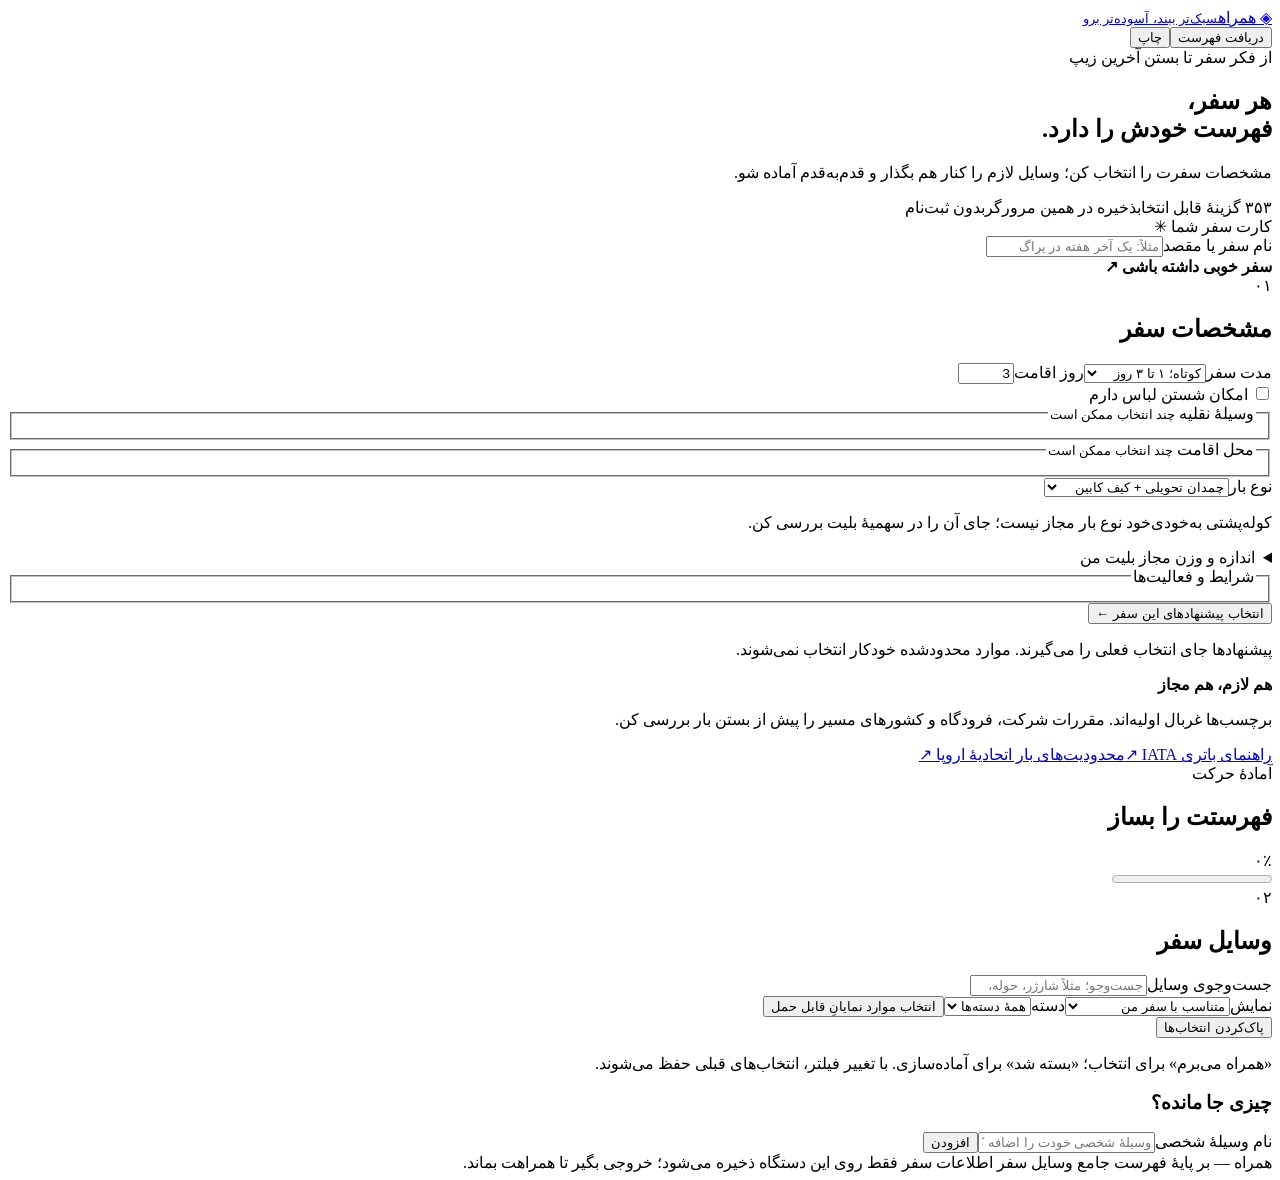
==== index.html @ f3a9b2a1 "Add index.html for Persian travel planner" ====
<!doctype html>
<html lang="fa" dir="rtl">
<head><meta charset="utf-8"><meta name="viewport" content="width=device-width,initial-scale=1"><meta name="theme-color" content="#174e43"><meta name="description" content="چک‌لیست فارسی سفر؛ انتخاب وسایل با توجه به مدت سفر، وسیله نقلیه، اقامتگاه و نوع بار."><title>همراه | چک‌لیست هوشمند سفر</title><link rel="stylesheet" href="style.css"><script defer src="data.js"></script><script defer src="core.js"></script><script defer src="app.js"></script></head>
<body>
<header><a class="brand" href="#">◈ <span>همراه</span><small>سبک‌تر ببند، آسوده‌تر برو</small></a><div><button id="export">دریافت فهرست</button><button id="print">چاپ</button></div></header>
<main>
<section class="hero"><div><span class="eyebrow">از فکر سفر تا بستن آخرین زیپ</span><h1>هر سفر،<br>فهرست خودش را دارد.</h1><p>مشخصات سفرت را انتخاب کن؛ وسایل لازم را کنار هم بگذار و قدم‌به‌قدم آماده شو.</p><div class="hero-chips"><span>۳۵۳ گزینهٔ قابل انتخاب</span><span>ذخیره در همین مرورگر</span><span>بدون ثبت‌نام</span></div></div><div class="ticket"><div class="ticket-top">کارت سفر شما <span>✳</span></div><label>نام سفر یا مقصد<input id="tripName" placeholder="مثلاً: یک آخر هفته در پراگ" maxlength="100"></label><div class="ticket-bottom"><span id="tripSummary"></span><b>سفر خوبی داشته باشی ↗</b></div></div></section>
<div class="layout"><aside><div class="panel"><div class="section-title"><span>۰۱</span><h2>مشخصات سفر</h2></div><div class="two"><label>مدت سفر<select id="duration"><option value="short">کوتاه؛ ۱ تا ۳ روز</option><option value="medium">متوسط؛ ۴ تا ۷ روز</option><option value="long">بلند؛ ۸ روز و بیشتر</option></select></label><label>روز اقامت<input id="days" type="number" min="1" max="365" value="3"></label></div><label class="inline"><input id="laundry" type="checkbox"> امکان شستن لباس دارم</label><fieldset><legend>وسیلهٔ نقلیه <small>چند انتخاب ممکن است</small></legend><div id="transports" class="chips"></div></fieldset><fieldset><legend>محل اقامت <small>چند انتخاب ممکن است</small></legend><div id="stays" class="chips"></div></fieldset><label>نوع بار<select id="baggage"><option value="checked">چمدان تحویلی + کیف کابین</option><option value="cabin">چمدان کابین؛ بدون بار تحویلی</option><option value="small">فقط کیف کوچک زیر صندلی</option><option value="backpack">فقط کوله‌پشتی</option></select></label><p class="hint">کوله‌پشتی به‌خودی‌خود نوع بار مجاز نیست؛ جای آن را در سهمیهٔ بلیت بررسی کن.</p><details><summary>اندازه و وزن مجاز بلیت من</summary><div class="two"><label>ابعاد مجاز، سانتی‌متر<input id="dimensions" placeholder="مثلاً ۴۰ × ۳۰ × ۲۰" maxlength="60"></label><label>وزن مجاز، کیلوگرم<input id="weight" type="number" min="0" max="100" step="0.1" placeholder="طبق بلیت"></label></div><p class="hint">این اطلاعات یادداشت شماست؛ برنامه اندازه یا وزن واقعی بار را محاسبه نمی‌کند.</p></details><fieldset><legend>شرایط و فعالیت‌ها</legend><div id="activities" class="chips"></div></fieldset><button id="suggest" class="primary full">انتخاب پیشنهادهای این سفر ←</button><p class="hint">پیشنهادها جای انتخاب فعلی را می‌گیرند. موارد محدودشده خودکار انتخاب نمی‌شوند.</p></div><div class="rules"><b>هم لازم، هم مجاز</b><p>برچسب‌ها غربال اولیه‌اند. مقررات شرکت، فرودگاه و کشورهای مسیر را پیش از بستن بار بررسی کن.</p><a href="https://www.iata.org/en/youandiata/travelers/batteries" target="_blank" rel="noopener">راهنمای باتری IATA ↗</a><a href="https://europa.eu/youreurope/citizens/travel/carry/luggage-restrictions/" target="_blank" rel="noopener">محدودیت‌های بار اتحادیهٔ اروپا ↗</a></div></aside>
<section class="workspace"><div class="progress-card"><div><span class="eyebrow">آمادهٔ حرکت</span><h2 id="progressTitle">فهرستت را بساز</h2><p id="progressText"></p></div><div class="progress-number" id="percent">۰٪</div><progress id="progress" max="100" value="0" aria-label="پیشرفت بسته‌بندی"></progress></div><div class="toolbar"><div class="section-title"><span>۰۲</span><h2>وسایل سفر</h2></div><label class="search"><span class="sr">جست‌وجوی وسایل</span><input id="search" type="search" placeholder="جست‌وجو؛ مثلاً شارژر، حوله، مدارک…"></label></div><div class="filters"><label>نمایش<select id="view"><option value="relevant">متناسب با سفر من</option><option value="all">تمام بانک وسایل</option><option value="selected">انتخاب‌شده‌ها</option><option value="remaining">بسته‌بندی نشده‌ها</option><option value="check">نیازمند بررسی</option><option value="blocked">کنارگذاشته‌شده برای حمل</option></select></label><label>دسته<select id="category"><option value="all">همهٔ دسته‌ها</option></select></label><button id="selectVisible">انتخاب موارد نمایانِ قابل حمل</button></div><div class="list-head"><span id="resultCount"></span><button id="clear">پاک‌کردن انتخاب‌ها</button></div><p class="hint">«همراه می‌برم» برای انتخاب؛ «بسته شد» برای آماده‌سازی. با تغییر فیلتر، انتخاب‌های قبلی حفظ می‌شوند.</p><div id="list"></div><div class="panel custom"><h3>چیزی جا مانده؟</h3><form id="customForm"><label class="sr" for="customText">نام وسیلهٔ شخصی</label><input id="customText" placeholder="وسیلهٔ شخصی خودت را اضافه کن" maxlength="200" required><button class="primary">افزودن</button></form></div></section></div>
<footer>همراه — بر پایهٔ فهرست جامع وسایل سفر <span>اطلاعات سفر فقط روی این دستگاه ذخیره می‌شود؛ خروجی بگیر تا همراهت بماند.</span></footer></main><div id="toast" role="status" aria-live="polite"></div><dialog id="confirmDialog"><h2 id="dialogTitle"></h2><p id="dialogText"></p><div><button id="cancelDialog">انصراف</button><button id="acceptDialog" class="primary">تأیید</button></div></dialog>
</body></html>
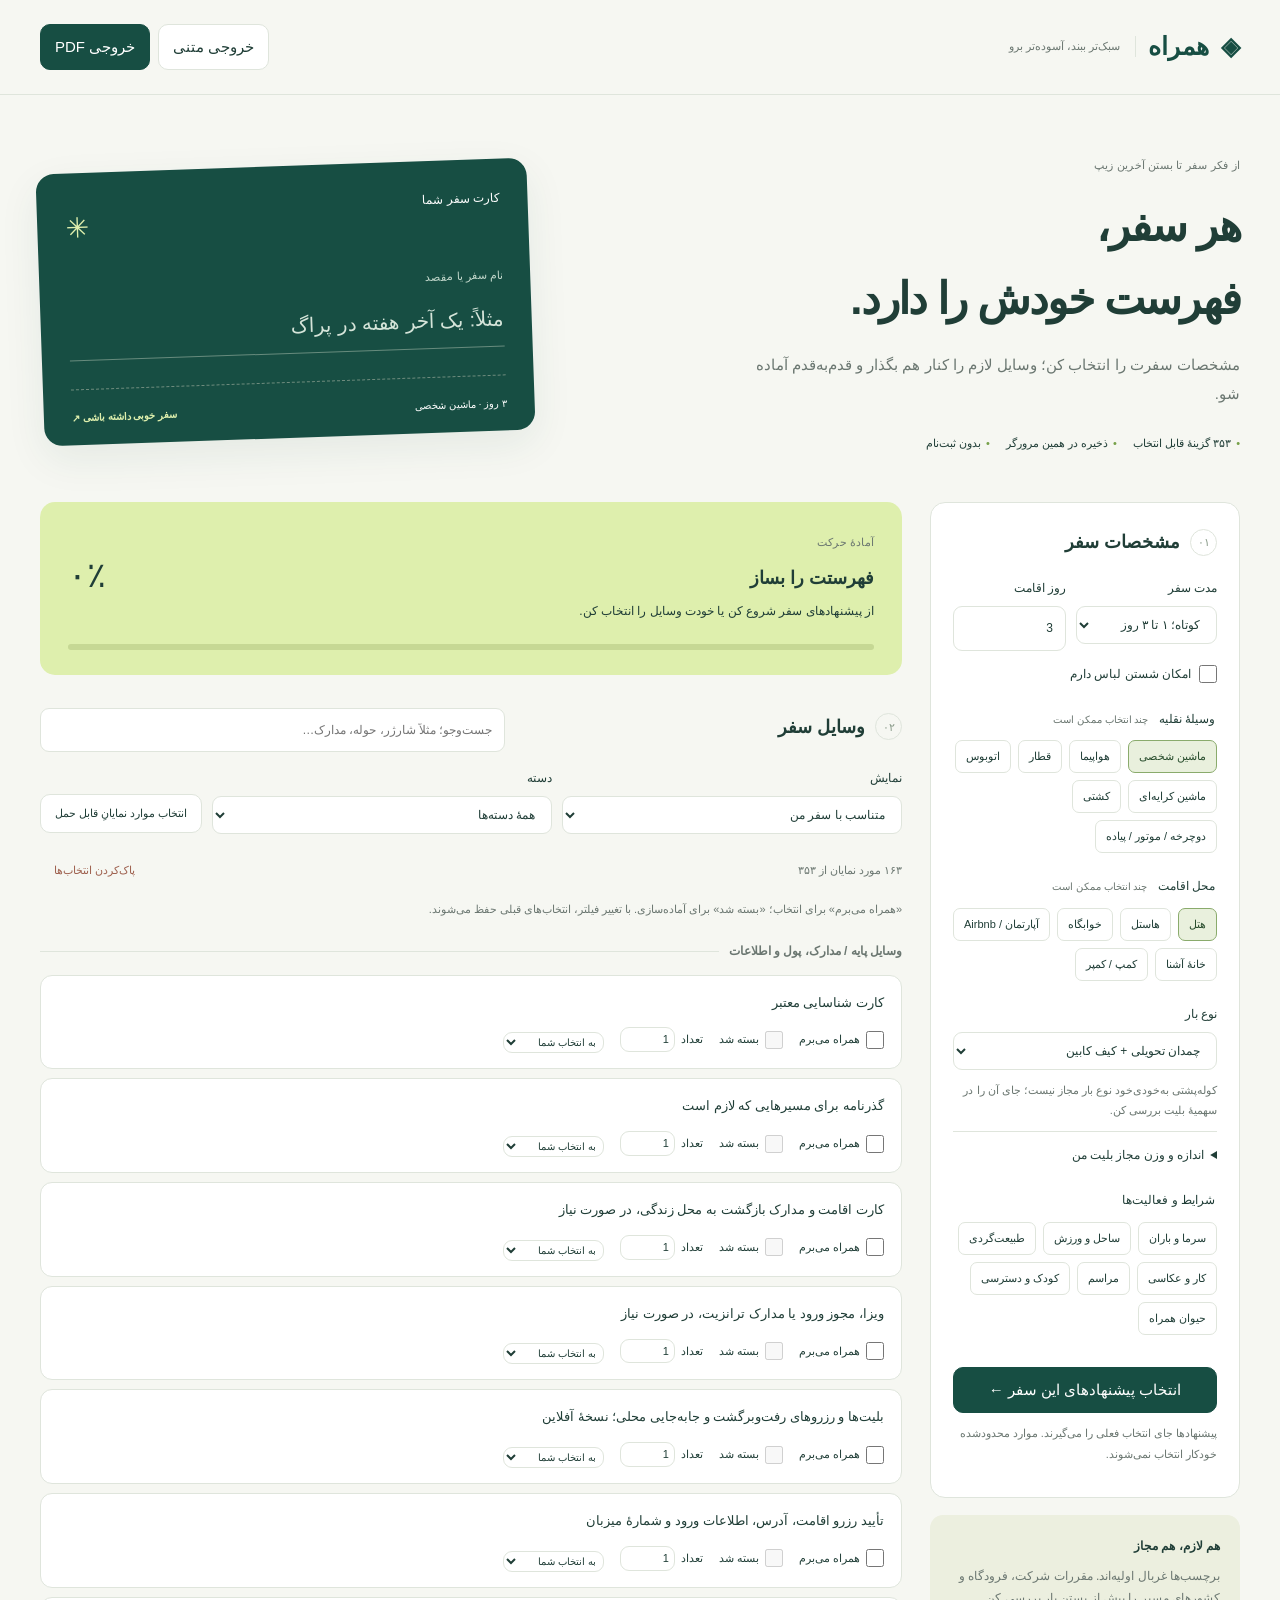
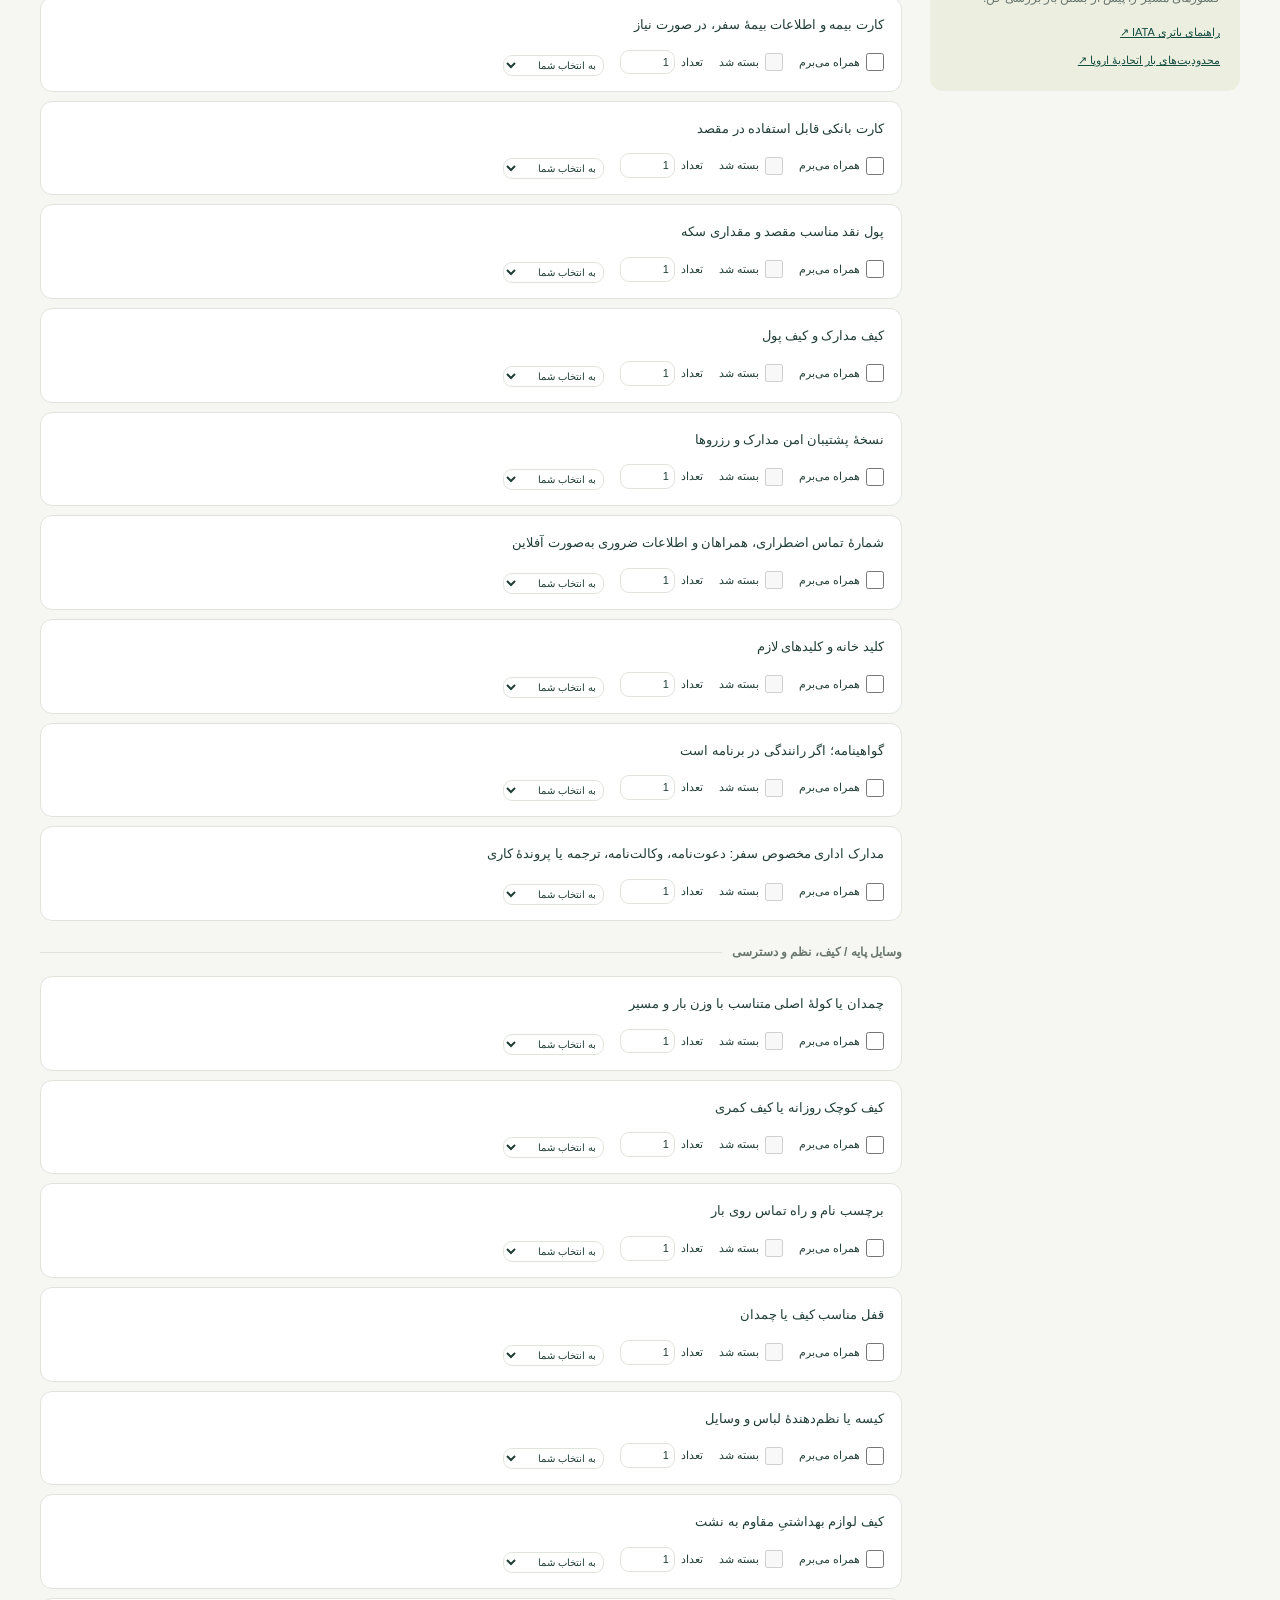
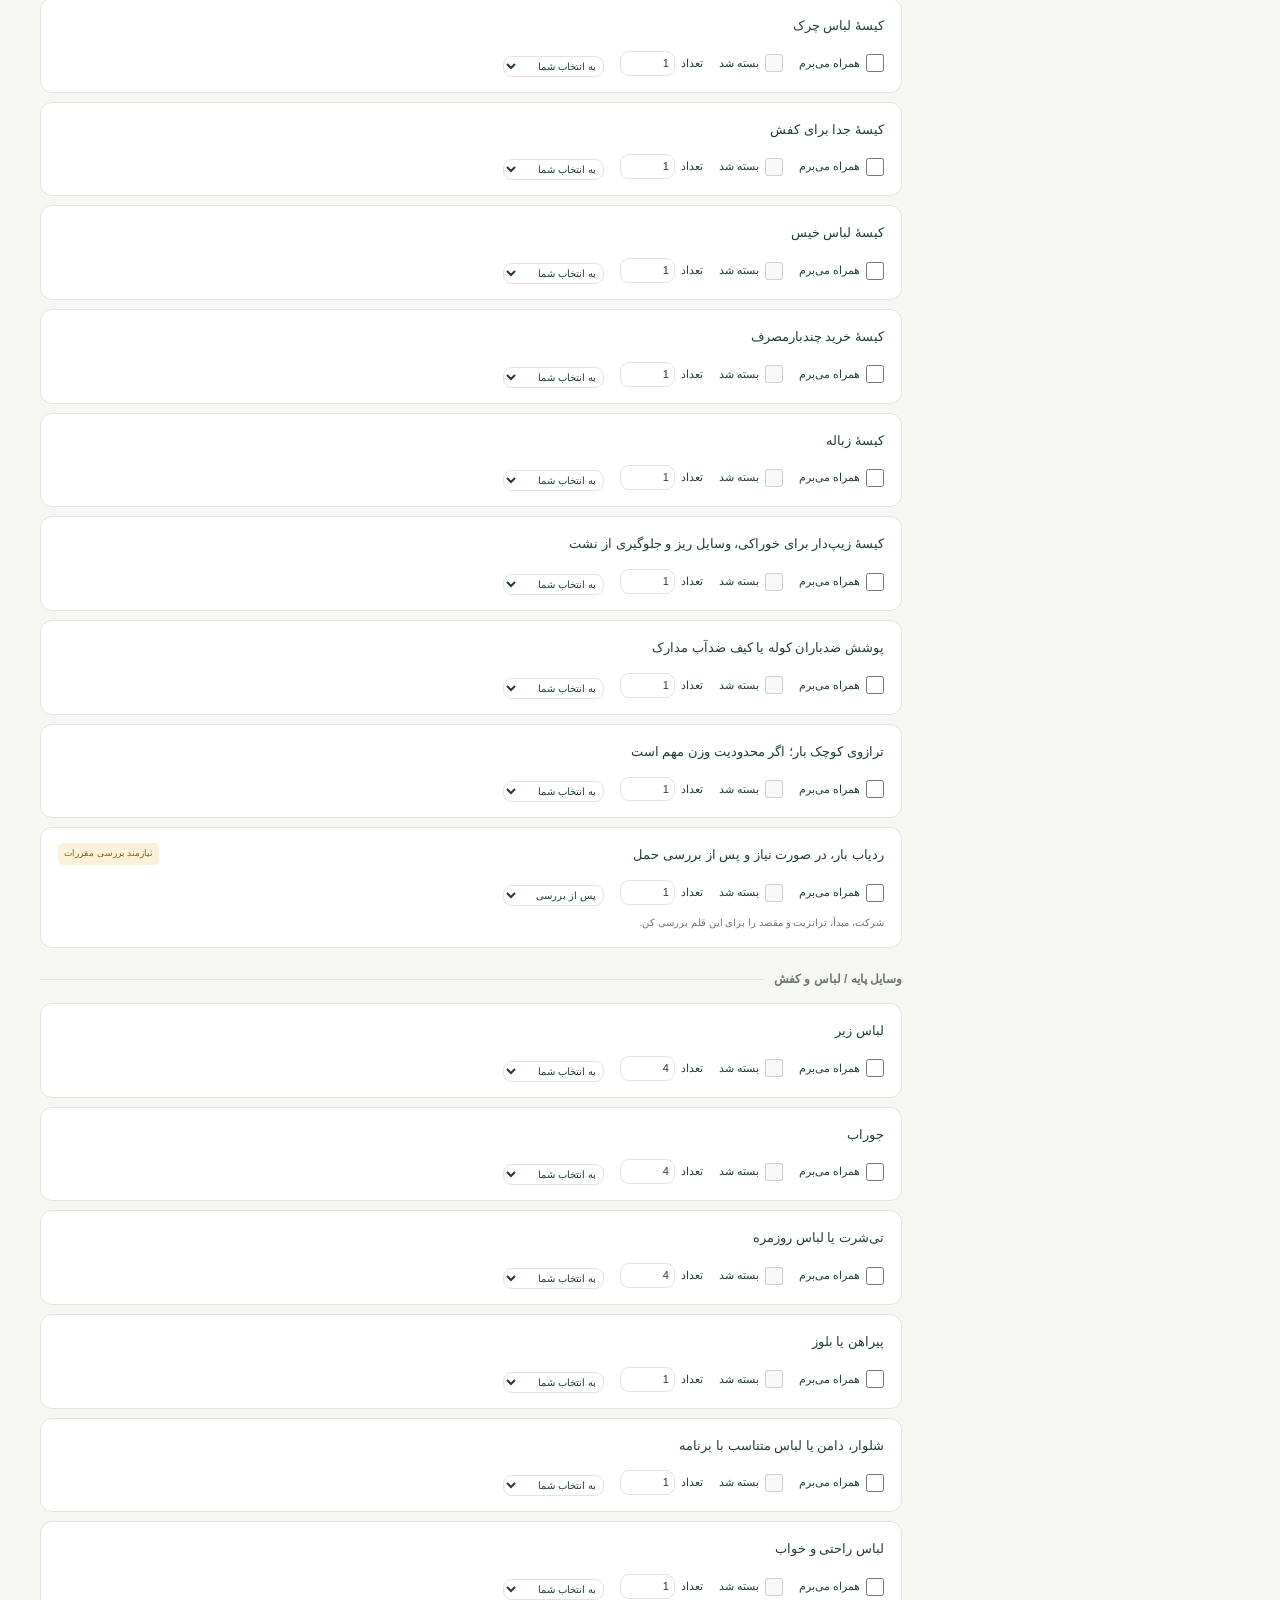
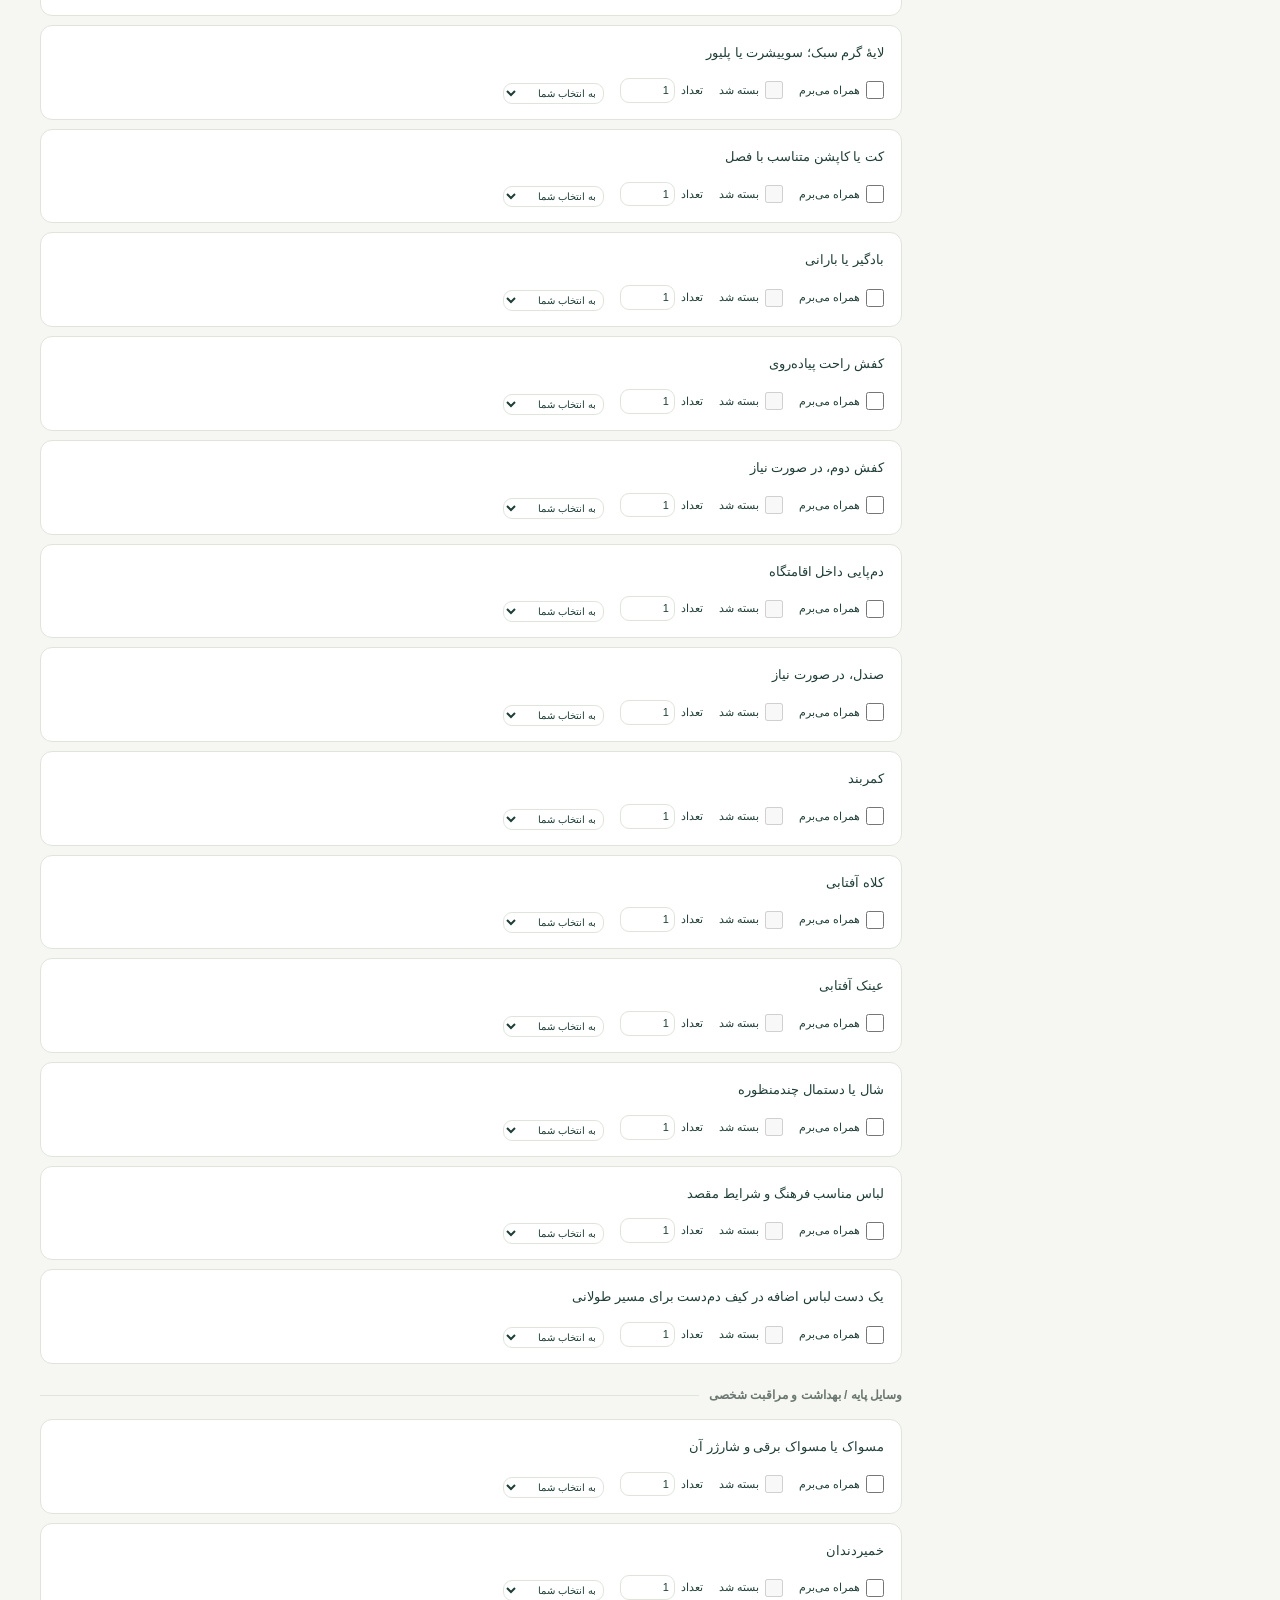
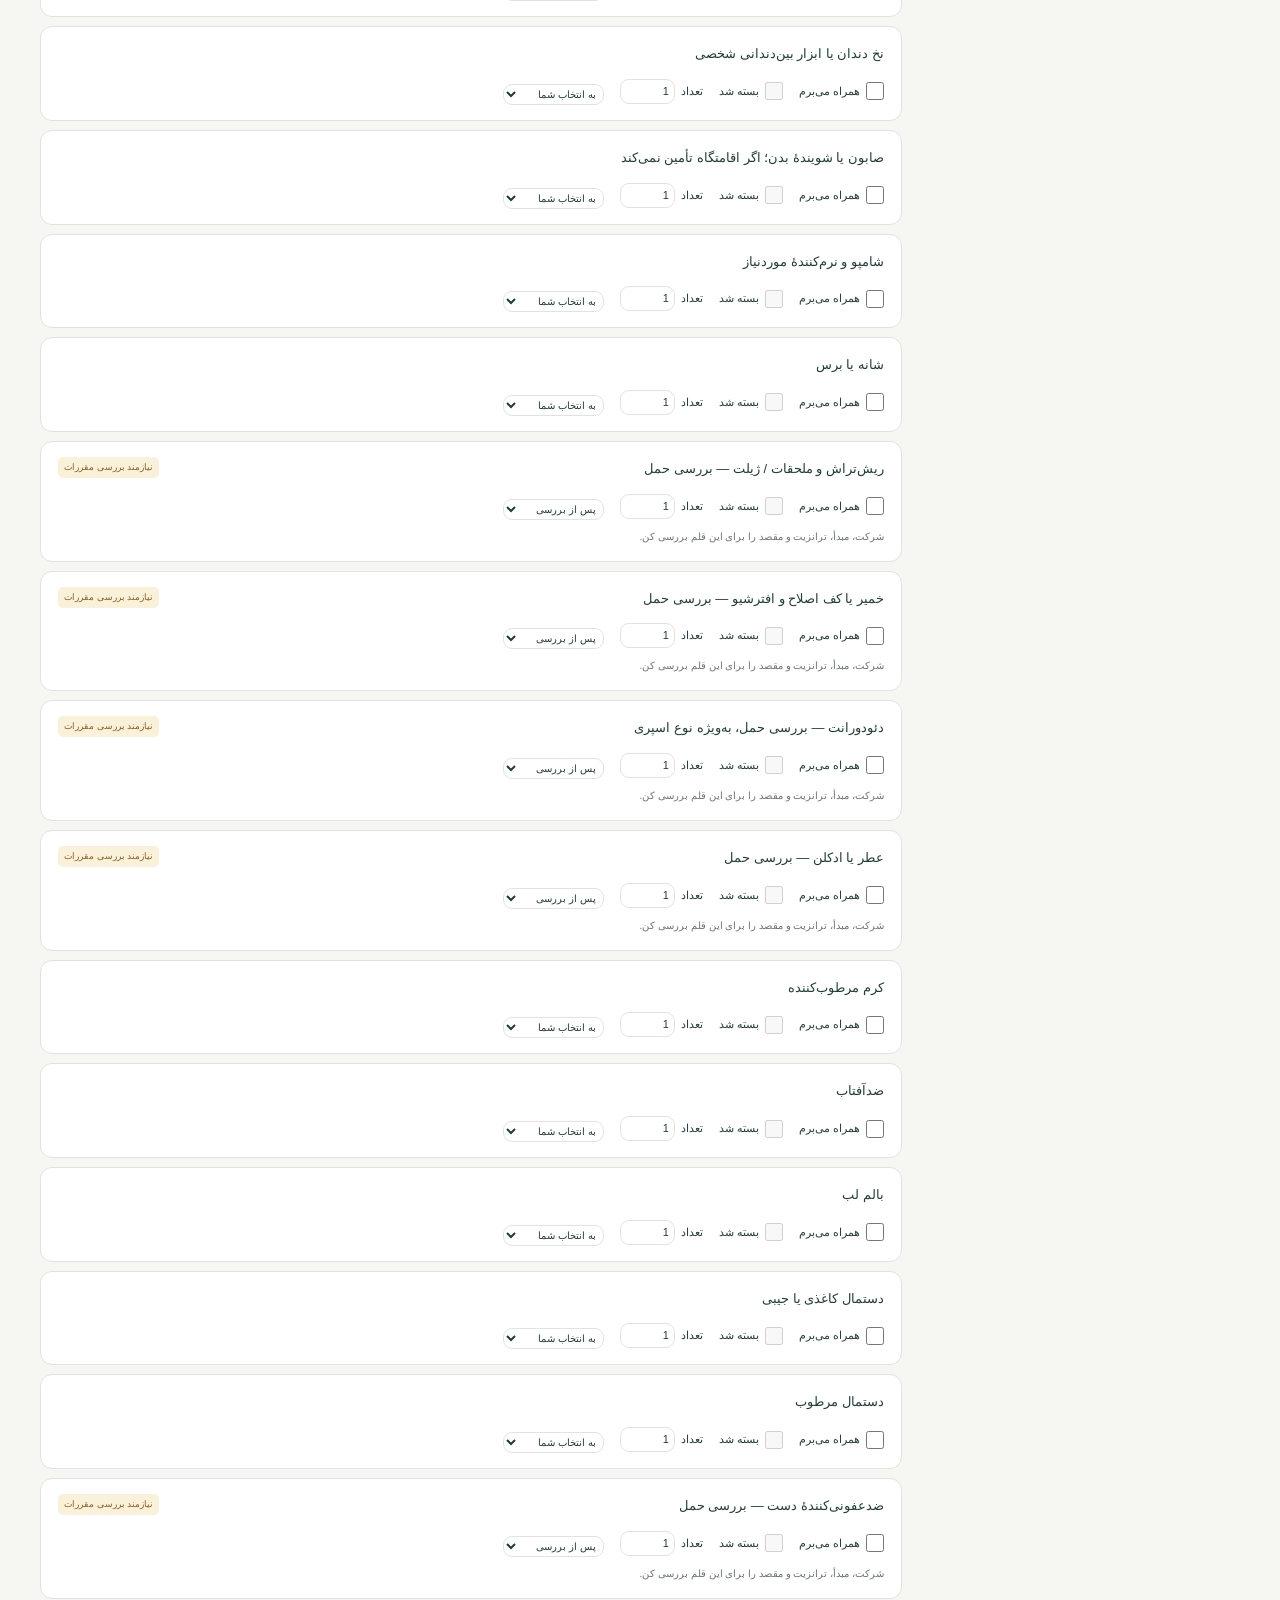
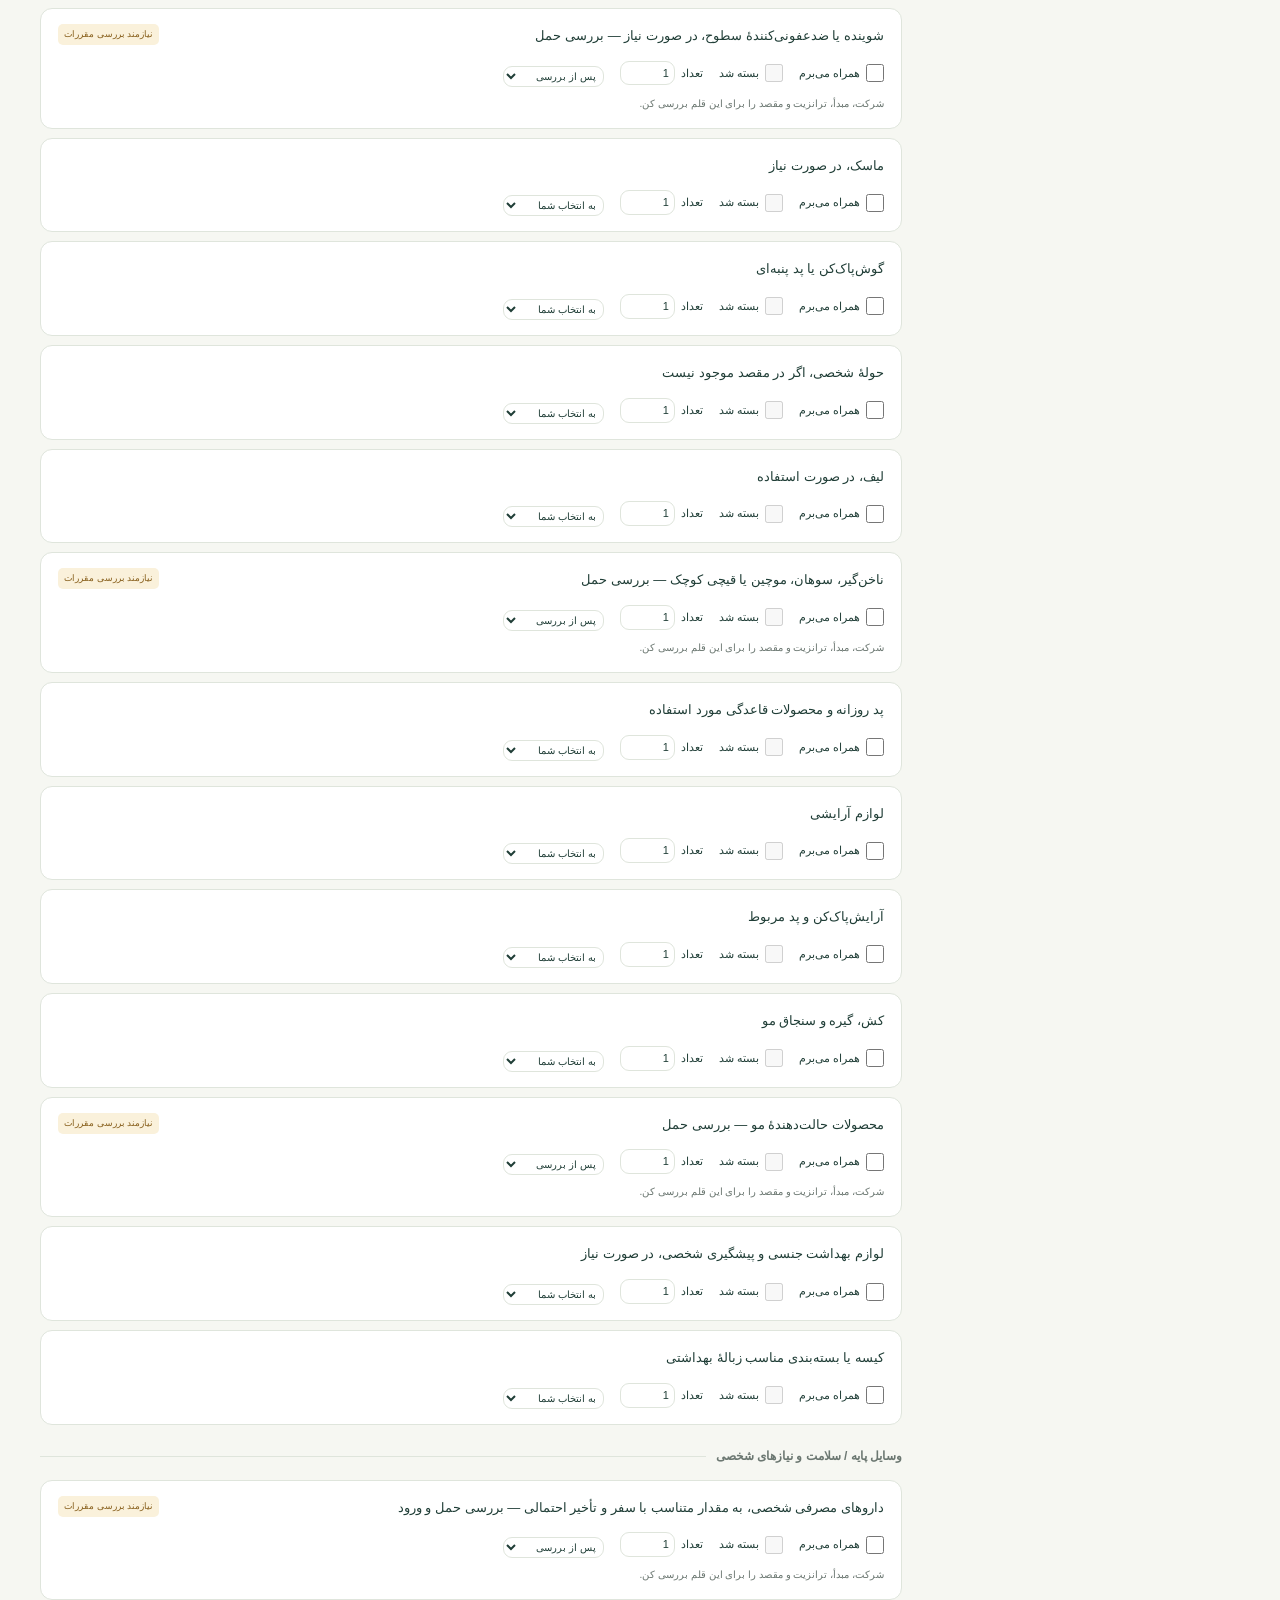
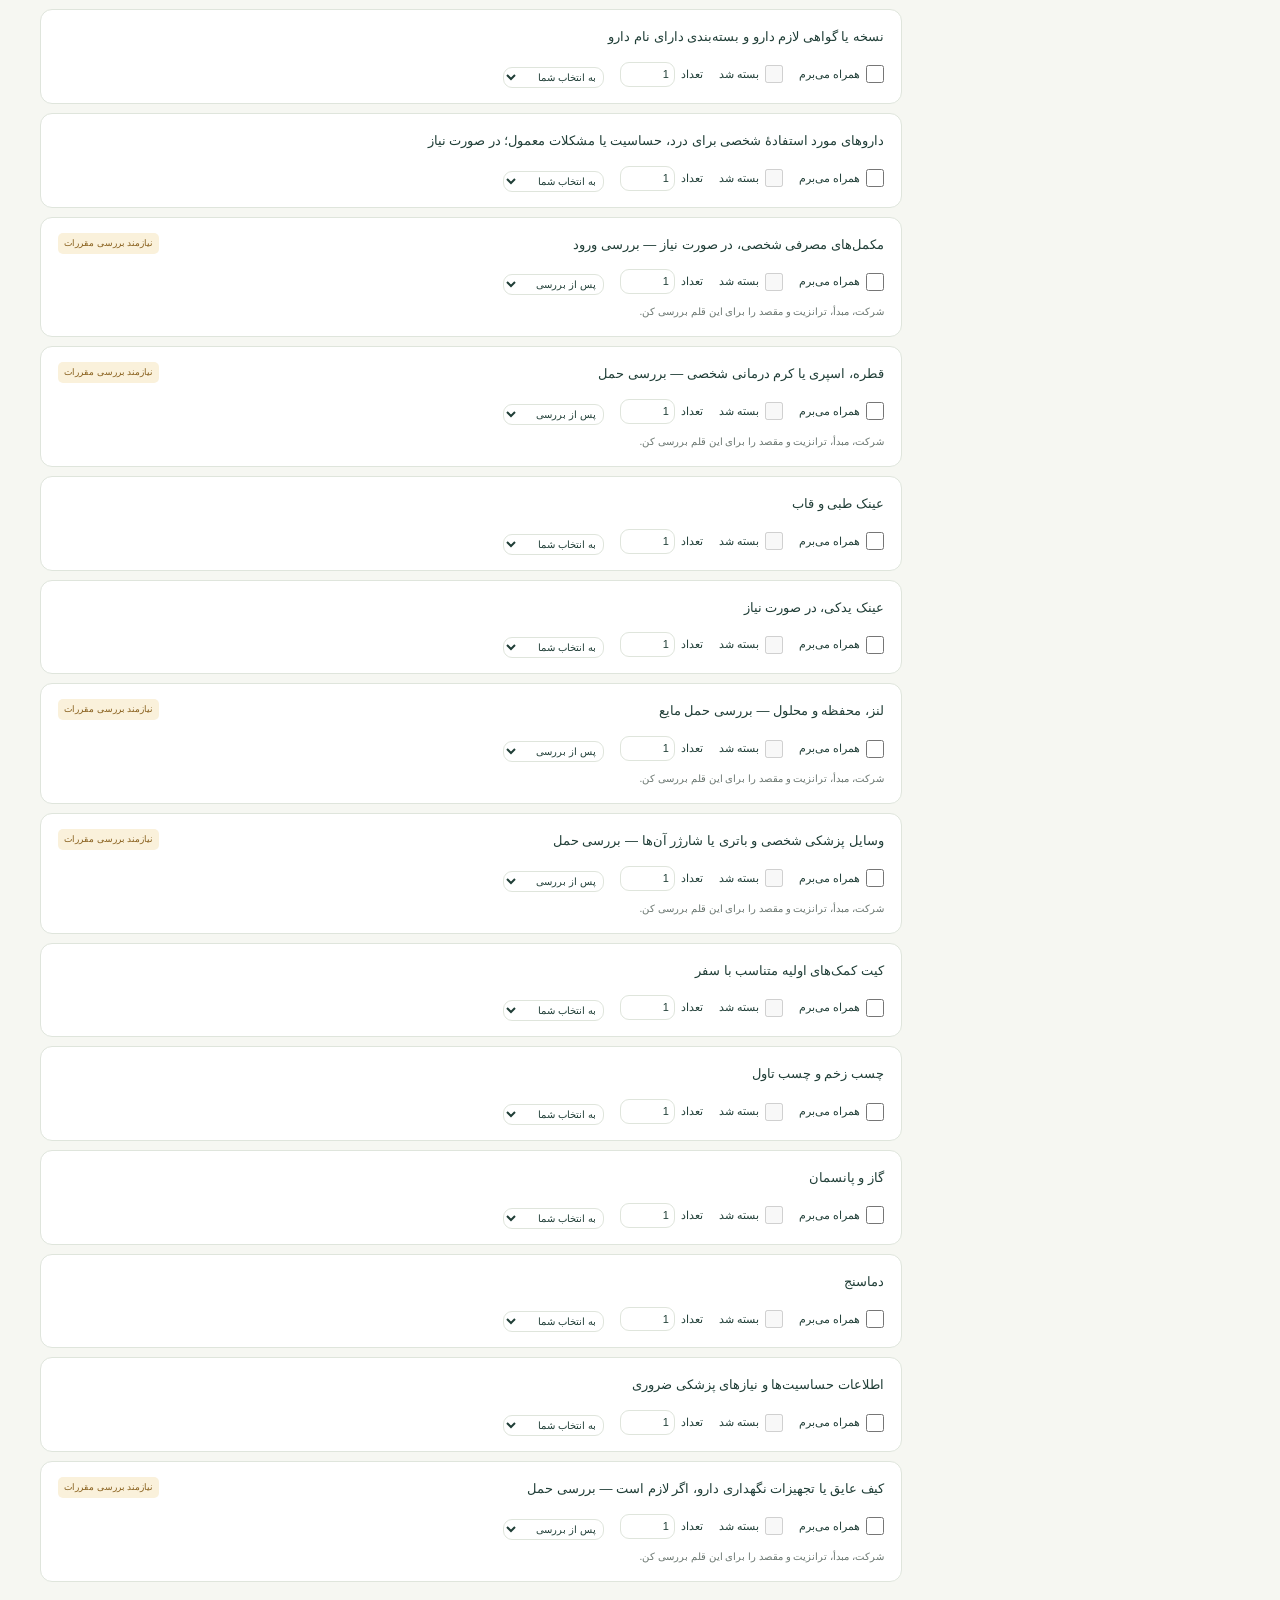
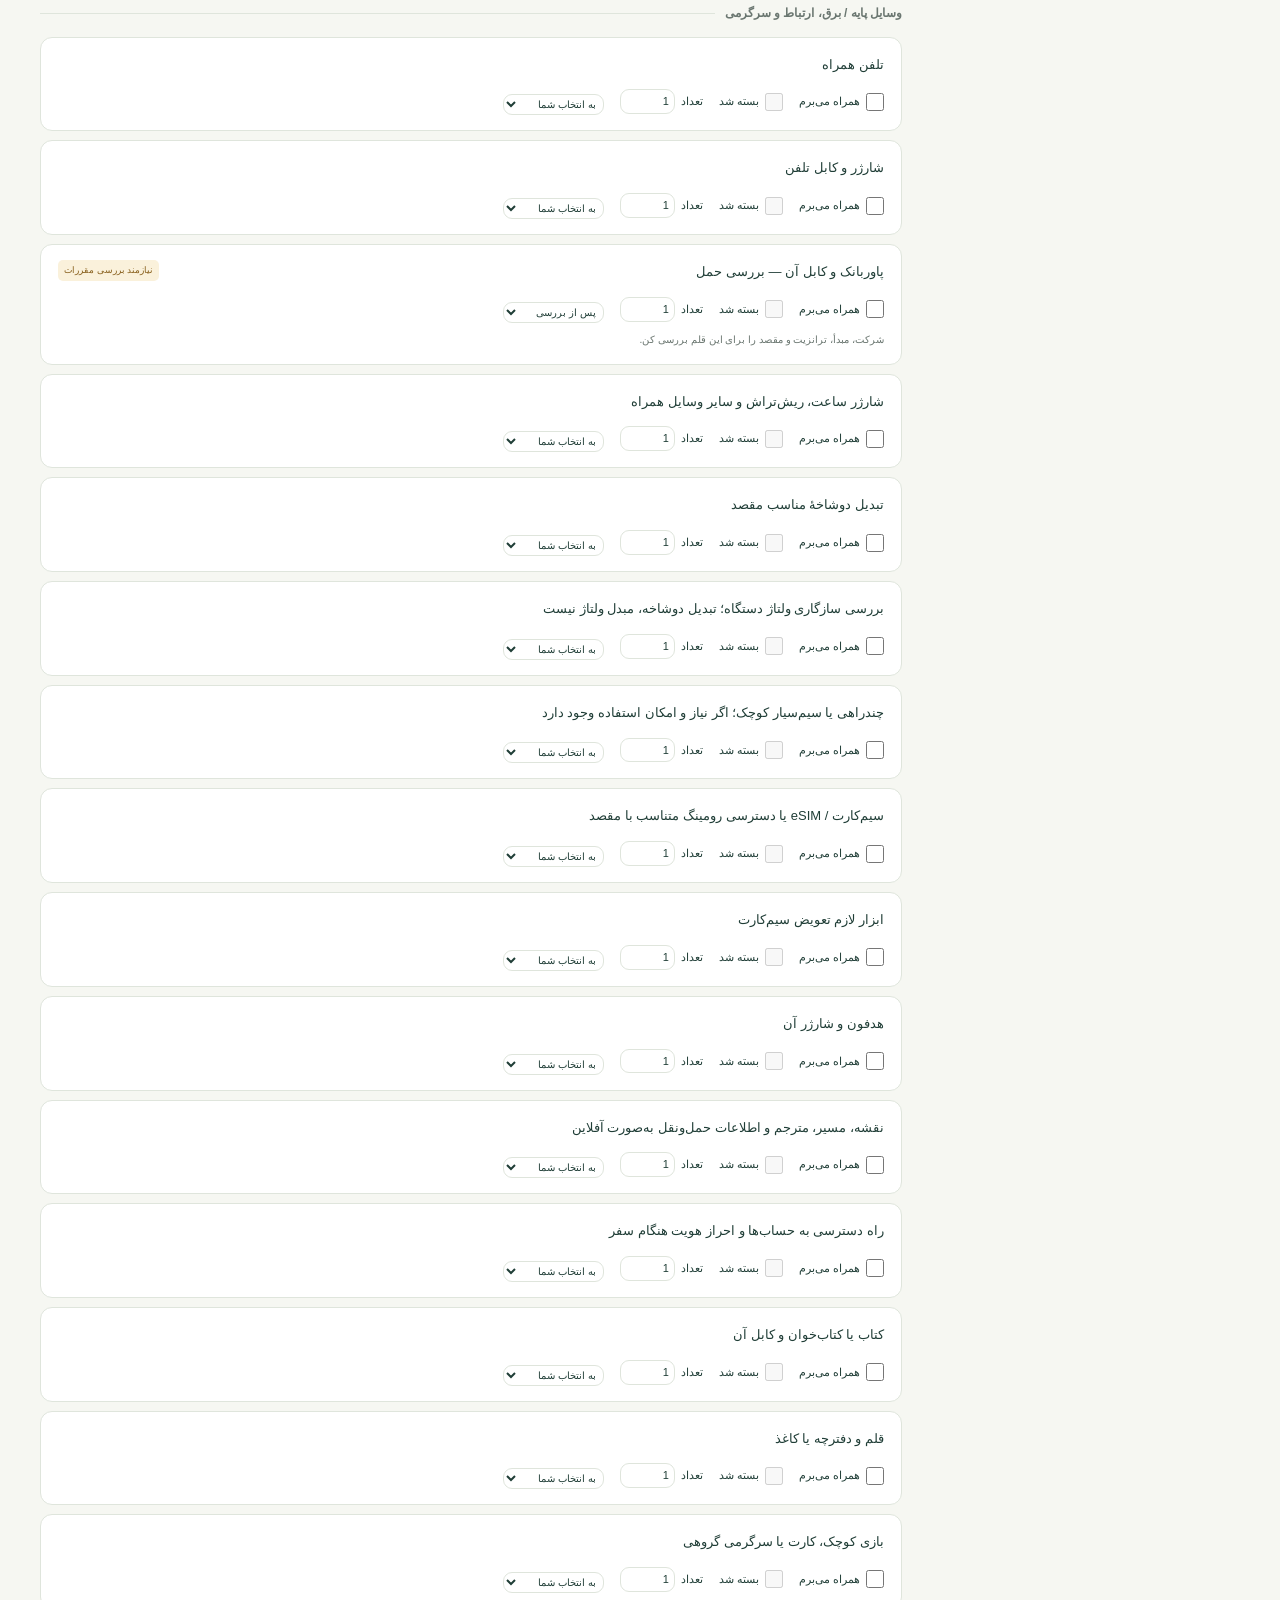
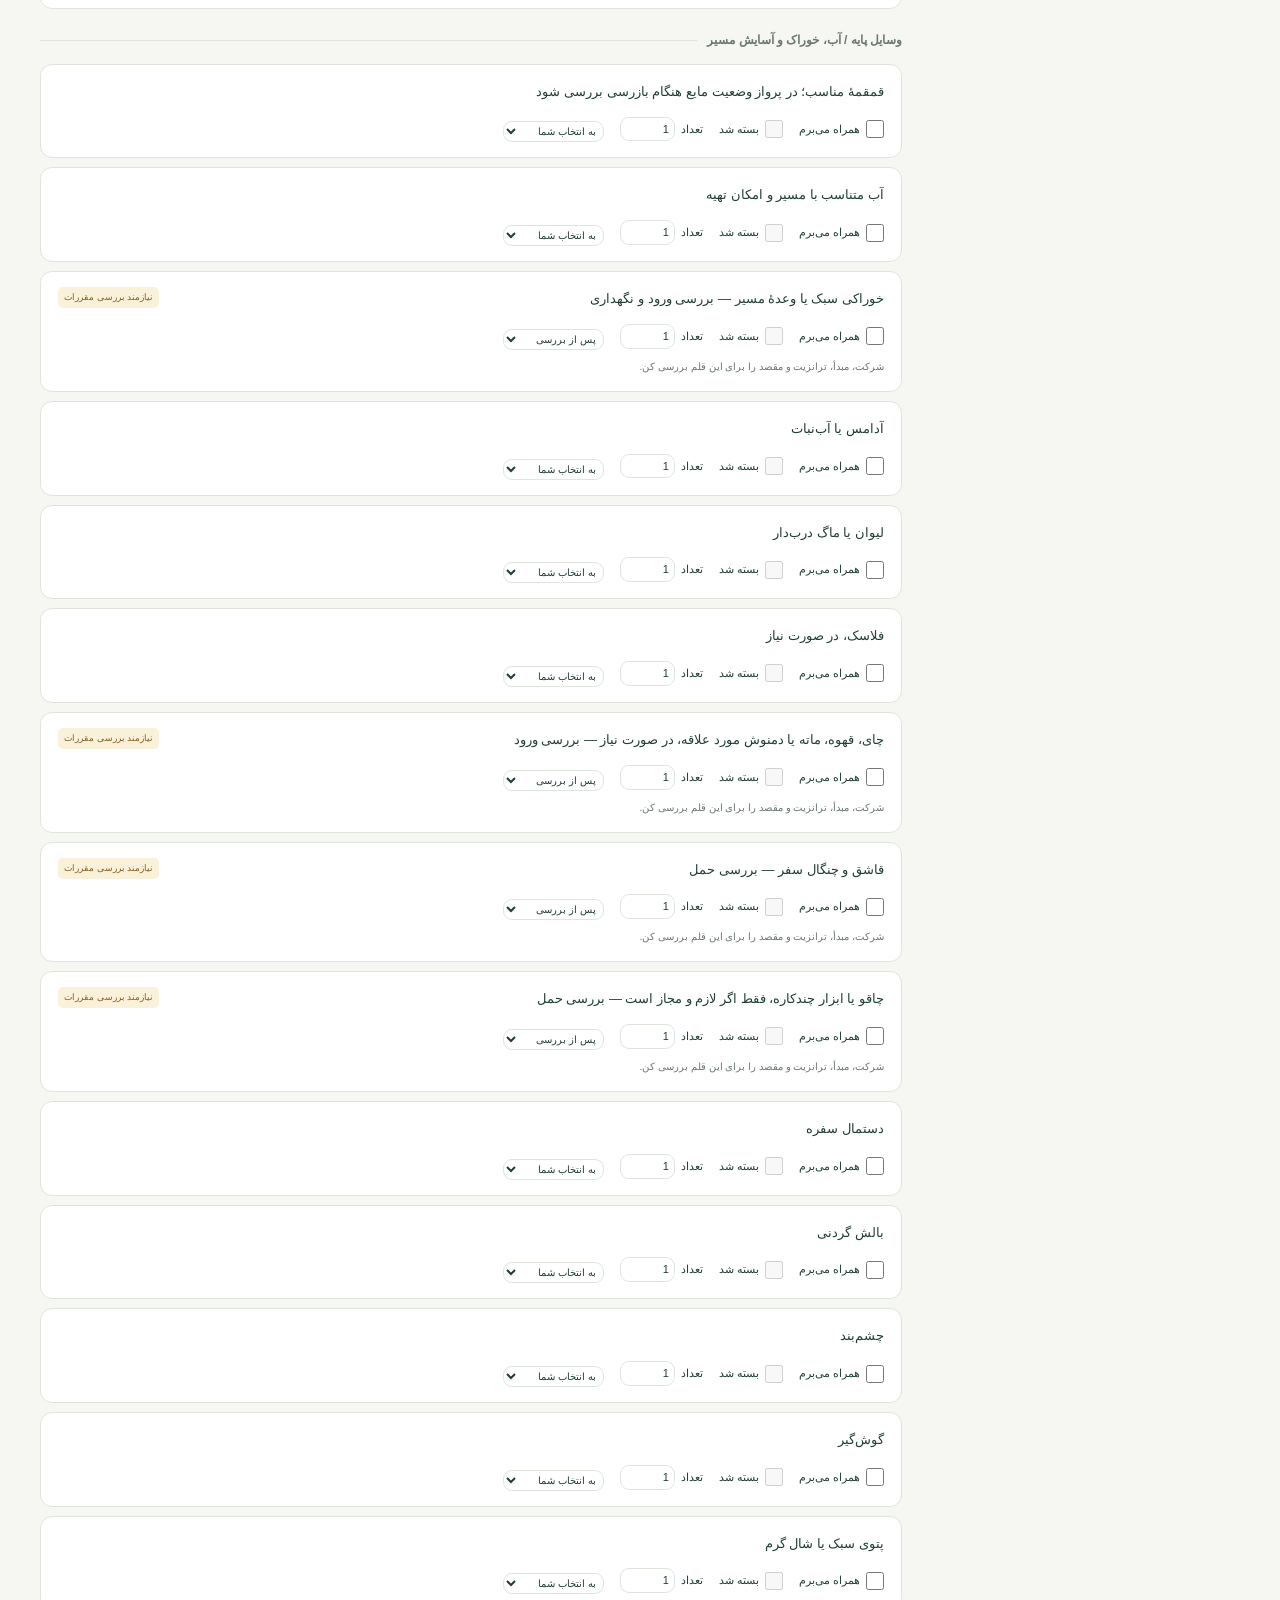
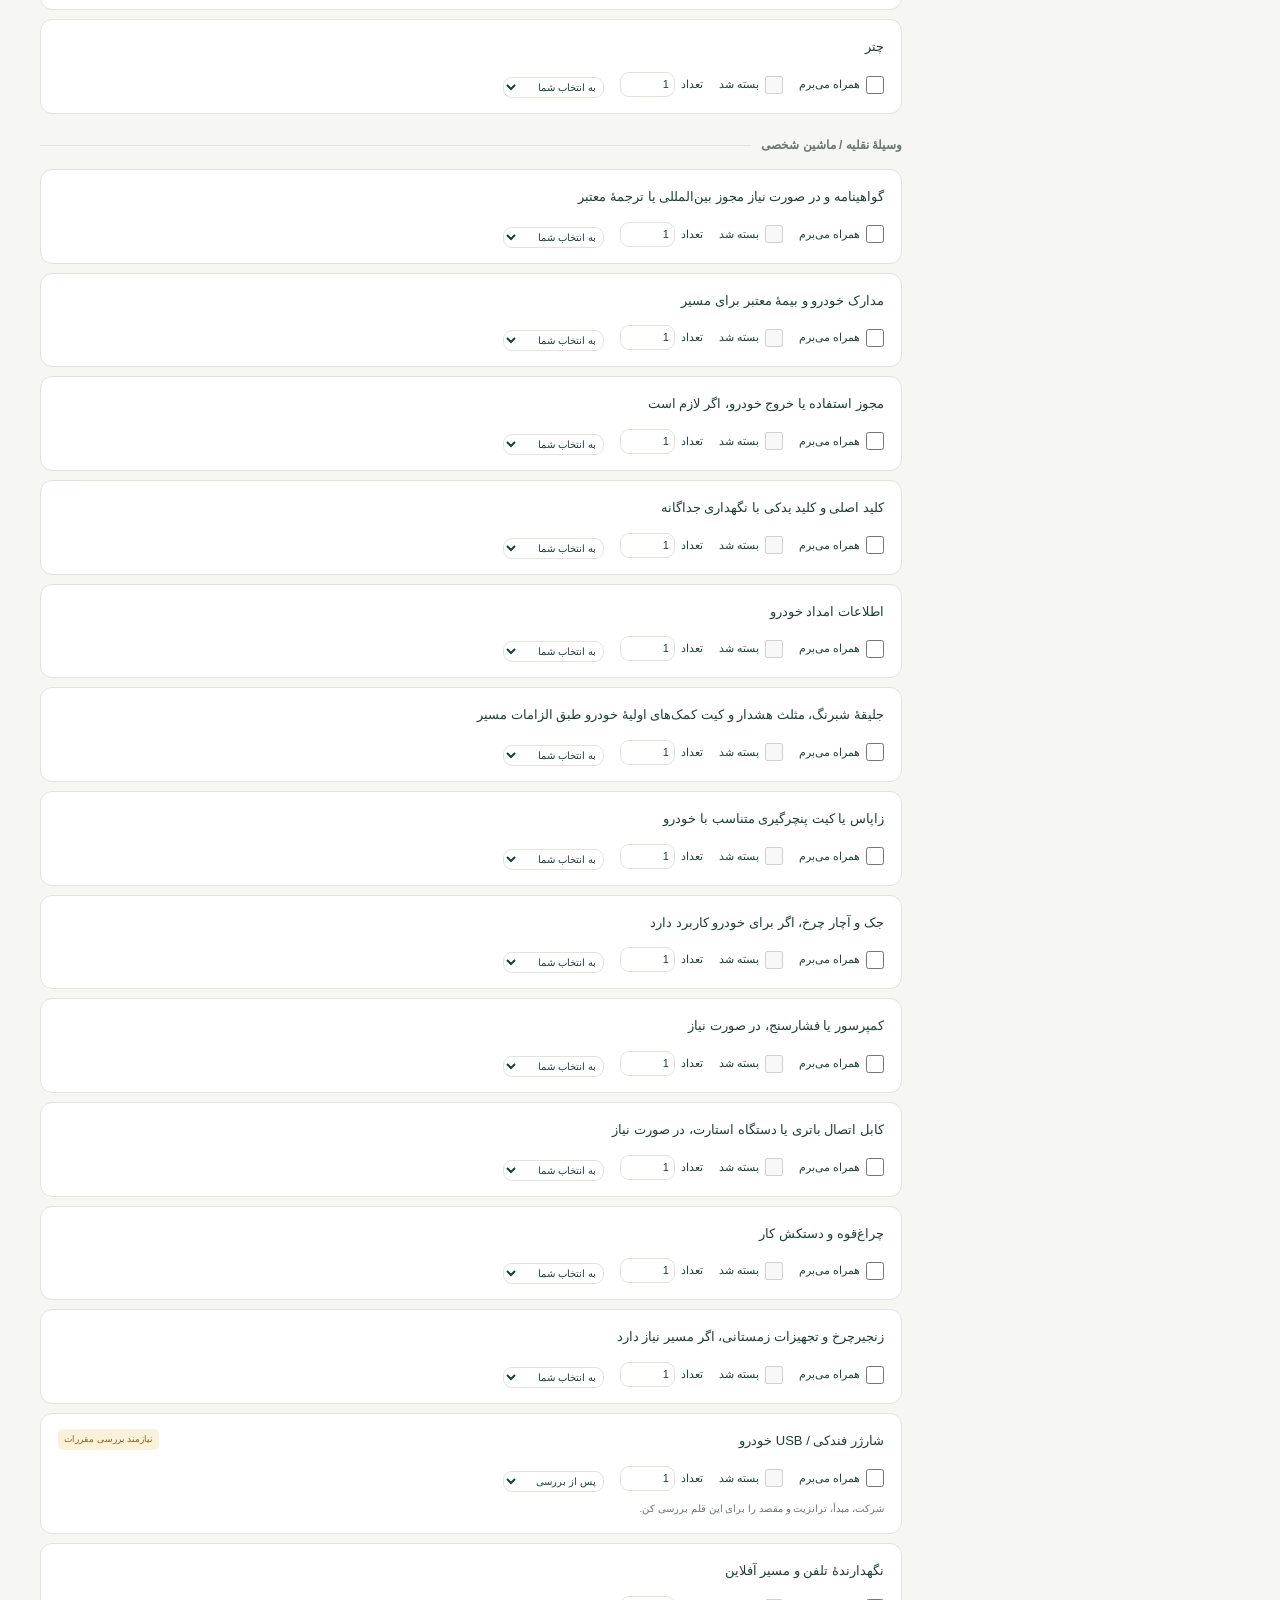
==== commit 2486182b: "Add finalized checklist PDF preview and print export" ====
--- a/index.html
+++ b/index.html
@@ -1,11 +1,11 @@
 <!doctype html>
 <html lang="fa" dir="rtl">
-<head><meta charset="utf-8"><meta name="viewport" content="width=device-width,initial-scale=1"><meta name="theme-color" content="#174e43"><meta name="description" content="چک‌لیست فارسی سفر؛ انتخاب وسایل با توجه به مدت سفر، وسیله نقلیه، اقامتگاه و نوع بار."><title>همراه | چک‌لیست هوشمند سفر</title><link rel="stylesheet" href="style.css"><script defer src="data.js"></script><script defer src="core.js"></script><script defer src="app.js"></script></head>
+<head><meta charset="utf-8"><meta name="viewport" content="width=device-width,initial-scale=1"><meta name="theme-color" content="#174e43"><meta name="description" content="چک‌لیست فارسی سفر؛ انتخاب وسایل با توجه به مدت سفر، وسیله نقلیه، اقامتگاه و نوع بار."><title>همراه | چک‌لیست هوشمند سفر</title><link rel="stylesheet" href="style.css"><script defer src="data.js"></script><script defer src="core.js"></script><script defer src="print.js"></script><script defer src="app.js"></script></head>
 <body>
-<header><a class="brand" href="#">◈ <span>همراه</span><small>سبک‌تر ببند، آسوده‌تر برو</small></a><div><button id="export">دریافت فهرست</button><button id="print">چاپ</button></div></header>
+<header><a class="brand" href="#">◈ <span>همراه</span><small>سبک‌تر ببند، آسوده‌تر برو</small></a><div><button id="export">خروجی متنی</button><button id="print" class="primary">خروجی PDF</button></div></header>
 <main>
 <section class="hero"><div><span class="eyebrow">از فکر سفر تا بستن آخرین زیپ</span><h1>هر سفر،<br>فهرست خودش را دارد.</h1><p>مشخصات سفرت را انتخاب کن؛ وسایل لازم را کنار هم بگذار و قدم‌به‌قدم آماده شو.</p><div class="hero-chips"><span>۳۵۳ گزینهٔ قابل انتخاب</span><span>ذخیره در همین مرورگر</span><span>بدون ثبت‌نام</span></div></div><div class="ticket"><div class="ticket-top">کارت سفر شما <span>✳</span></div><label>نام سفر یا مقصد<input id="tripName" placeholder="مثلاً: یک آخر هفته در پراگ" maxlength="100"></label><div class="ticket-bottom"><span id="tripSummary"></span><b>سفر خوبی داشته باشی ↗</b></div></div></section>
 <div class="layout"><aside><div class="panel"><div class="section-title"><span>۰۱</span><h2>مشخصات سفر</h2></div><div class="two"><label>مدت سفر<select id="duration"><option value="short">کوتاه؛ ۱ تا ۳ روز</option><option value="medium">متوسط؛ ۴ تا ۷ روز</option><option value="long">بلند؛ ۸ روز و بیشتر</option></select></label><label>روز اقامت<input id="days" type="number" min="1" max="365" value="3"></label></div><label class="inline"><input id="laundry" type="checkbox"> امکان شستن لباس دارم</label><fieldset><legend>وسیلهٔ نقلیه <small>چند انتخاب ممکن است</small></legend><div id="transports" class="chips"></div></fieldset><fieldset><legend>محل اقامت <small>چند انتخاب ممکن است</small></legend><div id="stays" class="chips"></div></fieldset><label>نوع بار<select id="baggage"><option value="checked">چمدان تحویلی + کیف کابین</option><option value="cabin">چمدان کابین؛ بدون بار تحویلی</option><option value="small">فقط کیف کوچک زیر صندلی</option><option value="backpack">فقط کوله‌پشتی</option></select></label><p class="hint">کوله‌پشتی به‌خودی‌خود نوع بار مجاز نیست؛ جای آن را در سهمیهٔ بلیت بررسی کن.</p><details><summary>اندازه و وزن مجاز بلیت من</summary><div class="two"><label>ابعاد مجاز، سانتی‌متر<input id="dimensions" placeholder="مثلاً ۴۰ × ۳۰ × ۲۰" maxlength="60"></label><label>وزن مجاز، کیلوگرم<input id="weight" type="number" min="0" max="100" step="0.1" placeholder="طبق بلیت"></label></div><p class="hint">این اطلاعات یادداشت شماست؛ برنامه اندازه یا وزن واقعی بار را محاسبه نمی‌کند.</p></details><fieldset><legend>شرایط و فعالیت‌ها</legend><div id="activities" class="chips"></div></fieldset><button id="suggest" class="primary full">انتخاب پیشنهادهای این سفر ←</button><p class="hint">پیشنهادها جای انتخاب فعلی را می‌گیرند. موارد محدودشده خودکار انتخاب نمی‌شوند.</p></div><div class="rules"><b>هم لازم، هم مجاز</b><p>برچسب‌ها غربال اولیه‌اند. مقررات شرکت، فرودگاه و کشورهای مسیر را پیش از بستن بار بررسی کن.</p><a href="https://www.iata.org/en/youandiata/travelers/batteries" target="_blank" rel="noopener">راهنمای باتری IATA ↗</a><a href="https://europa.eu/youreurope/citizens/travel/carry/luggage-restrictions/" target="_blank" rel="noopener">محدودیت‌های بار اتحادیهٔ اروپا ↗</a></div></aside>
 <section class="workspace"><div class="progress-card"><div><span class="eyebrow">آمادهٔ حرکت</span><h2 id="progressTitle">فهرستت را بساز</h2><p id="progressText"></p></div><div class="progress-number" id="percent">۰٪</div><progress id="progress" max="100" value="0" aria-label="پیشرفت بسته‌بندی"></progress></div><div class="toolbar"><div class="section-title"><span>۰۲</span><h2>وسایل سفر</h2></div><label class="search"><span class="sr">جست‌وجوی وسایل</span><input id="search" type="search" placeholder="جست‌وجو؛ مثلاً شارژر، حوله، مدارک…"></label></div><div class="filters"><label>نمایش<select id="view"><option value="relevant">متناسب با سفر من</option><option value="all">تمام بانک وسایل</option><option value="selected">انتخاب‌شده‌ها</option><option value="remaining">بسته‌بندی نشده‌ها</option><option value="check">نیازمند بررسی</option><option value="blocked">کنارگذاشته‌شده برای حمل</option></select></label><label>دسته<select id="category"><option value="all">همهٔ دسته‌ها</option></select></label><button id="selectVisible">انتخاب موارد نمایانِ قابل حمل</button></div><div class="list-head"><span id="resultCount"></span><button id="clear">پاک‌کردن انتخاب‌ها</button></div><p class="hint">«همراه می‌برم» برای انتخاب؛ «بسته شد» برای آماده‌سازی. با تغییر فیلتر، انتخاب‌های قبلی حفظ می‌شوند.</p><div id="list"></div><div class="panel custom"><h3>چیزی جا مانده؟</h3><form id="customForm"><label class="sr" for="customText">نام وسیلهٔ شخصی</label><input id="customText" placeholder="وسیلهٔ شخصی خودت را اضافه کن" maxlength="200" required><button class="primary">افزودن</button></form></div></section></div>
 <footer>همراه — بر پایهٔ فهرست جامع وسایل سفر <span>اطلاعات سفر فقط روی این دستگاه ذخیره می‌شود؛ خروجی بگیر تا همراهت بماند.</span></footer></main><div id="toast" role="status" aria-live="polite"></div><dialog id="confirmDialog"><h2 id="dialogTitle"></h2><p id="dialogText"></p><div><button id="cancelDialog">انصراف</button><button id="acceptDialog" class="primary">تأیید</button></div></dialog>
-</body></html>
+<dialog id="pdfDialog" aria-labelledby="pdfTitle"><div class="pdf-dialog-top"><div><h2 id="pdfTitle">خروجی نهایی PDF</h2><p id="pdfSummary"></p></div><button id="closePdf" aria-label="بستن پیش‌نمایش PDF">بستن</button></div><p class="pdf-help">در پنجرهٔ چاپ، مقصد را روی <b>Save as PDF / ذخیره به‌صورت PDF</b> بگذار؛ کاغذ A4 و حالت عمودی را انتخاب کن. برای خروجی تمیز، سرصفحه و پاصفحهٔ مرورگر را خاموش کن.</p><div id="pdfPreview"></div><div class="pdf-actions"><span>تمام موارد انتخاب‌شده، حتی موارد پنهان‌شده با فیلتر</span><button id="savePdf" class="primary">ذخیره PDF / چاپ</button></div></dialog><section id="pdfDocument" aria-hidden="true"></section></body></html>
--- a/style.css
+++ b/style.css
@@ -0,0 +1,6 @@
+:root{--ink:#203e37;--green:#174e43;--lime:#deefad;--paper:#f6f7f2;--line:#dfe5dc;--muted:#6b7771}*{box-sizing:border-box}body{margin:0;background:var(--paper);color:var(--ink);font:15px/1.9 Tahoma,"Segoe UI",sans-serif}button,input,select{font:inherit}button,a,input,select,summary{touch-action:manipulation}button,select,summary{cursor:pointer}button{border:1px solid var(--line);border-radius:10px;background:white;color:var(--ink);padding:8px 14px}button:hover{border-color:var(--green);background:#eef4e8}button:disabled{opacity:.45;cursor:not-allowed}a{color:var(--green)}input,select{width:100%;padding:10px 12px;border:1px solid var(--line);border-radius:9px;background:#fff;color:var(--ink);min-width:0}input[type=checkbox]{width:18px;height:18px;accent-color:var(--green);flex-shrink:0}input:focus-visible,select:focus-visible,button:focus-visible,a:focus-visible,summary:focus-visible{outline:3px solid #91b776;outline-offset:3px}header{max-width:1400px;margin:auto;display:flex;align-items:center;justify-content:space-between;padding:23px 40px;border-bottom:1px solid var(--line)}header>div{display:flex;gap:8px}.brand{text-decoration:none;font-size:25px;font-weight:bold;display:flex;align-items:center;gap:12px}.brand small{font-size:11px;font-weight:normal;color:var(--muted);border-right:1px solid var(--line);padding-right:15px}main{max-width:1400px;padding:0 40px;margin:auto}.hero{display:grid;grid-template-columns:1.3fr 1fr;gap:70px;padding:55px 0 48px;align-items:center}.eyebrow{font-size:11px;letter-spacing:.2px;color:var(--muted)}h1{font-size:44px;line-height:1.65;margin:12px 0 16px;letter-spacing:-1.8px}h2,h3,p{margin:0}h2{font-size:18px}h3{font-size:16px}.hero p{max-width:490px;color:var(--muted)}.hero-chips{display:flex;gap:16px;flex-wrap:wrap;font-size:11px;margin-top:25px}.hero-chips span:before{content:'•';color:#77a14a;margin-left:5px}.ticket{background:var(--green);color:#fff;padding:28px 28px 18px;border-radius:18px;transform:rotate(-2deg);box-shadow:0 14px 40px #174e4314}.ticket-top{display:flex;justify-content:space-between;font-size:12px;margin-bottom:25px}.ticket-top span{font-size:28px;color:var(--lime)}.ticket label{font-size:11px;color:#c3d8cc}.ticket input{background:transparent;border:0;border-bottom:1px solid #678b7d;color:white;border-radius:0;padding:8px 0;font-size:20px}.ticket input::placeholder{color:#d5e4d9}.ticket-bottom{border-top:1px dashed #6e8b7d;margin-top:28px;padding-top:18px;display:flex;justify-content:space-between;gap:10px;font-size:10px}.ticket-bottom b{color:var(--lime)}.layout{display:grid;grid-template-columns:310px minmax(0,1fr);gap:28px;align-items:start}.panel{background:#fff;border:1px solid var(--line);padding:22px;border-radius:15px}.section-title{display:flex;align-items:center;gap:10px;margin-bottom:18px}.section-title>span{font-size:11px;color:#8b9c8b;border:1px solid var(--line);border-radius:50%;width:27px;height:27px;display:grid;place-items:center}.two{display:grid;grid-template-columns:1.25fr 1fr;gap:10px}label{display:block;font-size:12px}label input,label select{margin-top:6px}.inline{display:flex;align-items:center;gap:8px;margin:12px 0}.inline input{margin:0}fieldset{border:0;padding:0;margin:22px 0}legend{font-size:12px;margin-bottom:10px}legend small{color:var(--muted);font-size:10px;margin-right:7px}.chips{display:flex;flex-wrap:wrap;gap:7px}.chip{padding:5px 10px;border-radius:7px;font-size:11px}.chip[aria-pressed=true]{background:#e9f0dd;border-color:#8aab6c;color:#294d2d}.hint{font-size:11px;line-height:1.9;color:var(--muted);margin:10px 0}.primary{background:var(--green);color:#fff;border-color:var(--green)}.primary:hover{background:#226454;color:white}.full{width:100%;margin-top:10px}details{font-size:12px;border-top:1px solid var(--line);padding-top:12px}details .two{margin-top:12px}.rules{margin-top:17px;padding:20px;background:#ecefdf;border-radius:13px;font-size:12px}.rules p{color:var(--muted);margin:7px 0 12px}.rules a{display:block;font-size:11px;margin-top:7px}.progress-card{background:var(--lime);border-radius:15px;padding:25px 28px;display:grid;grid-template-columns:1fr auto;gap:6px 20px}.progress-card h2{margin:5px 0}.progress-card p{font-size:12px}.progress-number{font-size:35px;align-self:center;direction:rtl}progress{width:100%;height:6px;grid-column:1/-1;margin-top:15px;accent-color:var(--green);border:0}progress::-webkit-progress-bar{background:#c6d894;border-radius:6px}progress::-webkit-progress-value{background:var(--green);border-radius:6px}.toolbar{display:flex;gap:20px;justify-content:space-between;align-items:center;margin:27px 0 15px}.toolbar .section-title{margin:0}.search{width:54%}.filters{display:flex;gap:10px;align-items:end;flex-wrap:wrap}.filters label{flex:1;min-width:130px}.filters button{font-size:11px;margin-bottom:1px}.list-head{display:flex;justify-content:space-between;align-items:center;margin-top:18px;color:var(--muted);font-size:11px}.list-head button{border:0;background:transparent;font-size:11px;color:#9e604e}.group{margin-top:20px}.group h3{font-size:12px;color:var(--muted);margin:12px 0;display:flex;align-items:center;gap:10px}.group h3:after{content:'';height:1px;background:var(--line);flex:1}.item{border:1px solid var(--line);border-radius:12px;background:white;padding:15px 17px;margin-bottom:9px}.item.packed{background:#eef3e9}.item-title{font-size:13px;line-height:1.9}.item.packed .item-title{color:#71816e}.item-top{display:flex;gap:12px;justify-content:space-between;align-items:start}.badge{border-radius:5px;font-size:9px;padding:2px 6px;white-space:nowrap;background:#faf1db;color:#88601d}.badge.blocked{background:#fae8e2;color:#a64935}.item-controls{display:flex;gap:16px;align-items:center;flex-wrap:wrap;margin-top:11px}.item-controls label{display:flex;gap:6px;align-items:center;font-size:11px}.item-controls input{margin:0}.item-controls input[type=number]{width:55px;padding:1px 5px}.item-controls select{width:auto;font-size:10px;padding:3px;max-width:160px}.item-note{color:var(--muted);font-size:10px;margin-top:7px}.item-note strong{color:#9b5134}.empty{padding:55px 15px;text-align:center;color:var(--muted);background:white;border:1px dashed var(--line);border-radius:12px}.custom{margin-top:25px}.custom form{display:flex;gap:10px;margin-top:12px}footer{display:flex;justify-content:space-between;gap:20px;border-top:1px solid var(--line);padding:26px 0;margin-top:45px;font-size:11px;color:var(--muted)}#toast{position:fixed;bottom:25px;left:50%;transform:translateX(-50%);background:var(--green);color:white;padding:12px 22px;border-radius:12px;display:none;z-index:5;max-width:90%}dialog{max-width:440px;width:90%;border:0;border-radius:16px;padding:28px;color:var(--ink)}dialog::backdrop{background:#16382b65}dialog p{margin:14px 0 25px}dialog>div{display:flex;justify-content:end;gap:10px}.sr{position:absolute;width:1px;height:1px;overflow:hidden;clip:rect(0,0,0,0)}@media(max-width:950px){main{padding:0 20px}header{padding:18px 20px}.hero{gap:25px}.layout{grid-template-columns:280px minmax(0,1fr);gap:18px}h1{font-size:34px}.item-top{flex-direction:column;gap:4px}.filters button{width:100%}.hero-chips{gap:7px}.brand small{display:none}}@media(max-width:700px){.hero{grid-template-columns:1fr;padding-top:25px;gap:25px}.hero h1{font-size:34px}.ticket{transform:none}.layout{grid-template-columns:1fr}.toolbar{flex-wrap:wrap}.search{width:100%}.progress-card{padding:22px}.progress-number{font-size:28px}footer{flex-direction:column}.item-controls{gap:12px}.two{grid-template-columns:1fr 1fr}}
+#pdfDocument{display:none}#pdfDialog{max-width:980px;width:calc(100% - 28px);max-height:94vh;padding:0;background:#eef0e9}#pdfDialog .pdf-dialog-top{display:flex;justify-content:space-between;align-items:center;padding:18px 24px;background:white}#pdfDialog .pdf-dialog-top p{font-size:12px;color:var(--muted);margin:4px 0 0}#pdfDialog .pdf-help{padding:12px 24px;margin:0;font-size:12px}#pdfPreview{padding:0 18px 18px;overflow-x:auto}#pdfDialog .pdf-actions{display:flex;align-items:center;justify-content:space-between;gap:15px;position:sticky;bottom:0;padding:14px 24px;background:#fff;border-top:1px solid var(--line)}.pdf-actions span{font-size:11px;color:var(--muted)}.pdf-sheet{color:#172e27;background:#fff;padding:32px;max-width:794px;margin:0 auto;font:12px/1.9 Tahoma,"Segoe UI",sans-serif}.pdf-heading{display:flex;align-items:start;justify-content:space-between;gap:20px;border-bottom:2px solid #174e43;padding-bottom:15px}.pdf-brand{font-size:11px;color:#496454}.pdf-heading h1{font-size:24px;line-height:1.7;letter-spacing:0;margin:5px 0;overflow-wrap:anywhere}.pdf-date{font-size:10px;white-space:nowrap}.pdf-meta{display:grid;grid-template-columns:1fr 1fr;gap:7px 25px;padding:15px 0}.pdf-meta>div{display:flex;gap:10px;align-items:baseline}.pdf-meta b{font-size:10px;min-width:75px}.pdf-meta span{font-size:11px;overflow-wrap:anywhere}.pdf-stats{border:1px solid #bdcbbd;background:#f3f6ed;padding:8px 12px;font-size:11px;margin:0 0 20px}.pdf-group h2{font-size:12px;color:#174e43;margin:20px 0 8px;break-after:avoid}.pdf-group table{border-collapse:collapse;width:100%;table-layout:fixed}.pdf-group th{font-size:10px;text-align:right;background:#eef2e8;padding:7px;border-bottom:1px solid #b6c6b8}.pdf-group td{vertical-align:top;border-bottom:1px solid #d9e0d5;padding:8px 7px;font-size:11px;overflow-wrap:anywhere}.pdf-status{width:66px;text-align:center!important}.pdf-qty{width:45px;text-align:center!important}.pdf-place{width:110px}.pdf-box{border:1px solid #536c57;width:15px;height:15px;display:block;margin:3px auto;font-size:12px;line-height:13px}.pdf-status small{font-size:8px;display:block}.pdf-warning{font-size:9px;line-height:1.7;color:#79452f;margin-top:4px}.pdf-footnote{font-size:9px;color:#52604d;border-top:1px solid #c3cdbd;padding-top:12px;margin-top:25px}.pdf-group thead{display:table-header-group}.pdf-group tr{break-inside:avoid;page-break-inside:avoid}
+@page{size:A4 portrait;margin:14mm}
+@media(max-width:600px){.pdf-sheet{padding:18px}.pdf-meta{grid-template-columns:1fr}.pdf-place{width:70px}.pdf-status{width:48px}.pdf-qty{width:35px}#pdfDialog .pdf-actions{flex-direction:column;align-items:stretch}}
+@media print{html,body{background:white!important;margin:0!important;padding:0!important}body>header,body>main,body>#toast,body>dialog{display:none!important}body>#pdfDocument{display:block!important}#pdfDocument .pdf-sheet{padding:0;max-width:none;width:100%;font-size:11px}#pdfDocument .pdf-meta{grid-template-columns:1fr 1fr}#pdfDocument .pdf-status{width:16mm}#pdfDocument .pdf-qty{width:12mm}#pdfDocument .pdf-place{width:30mm}#pdfDocument *{-webkit-print-color-adjust:exact;print-color-adjust:exact}#pdfDocument .pdf-heading{break-inside:avoid}#pdfDocument .pdf-heading h1{font-size:22px}#pdfDocument .pdf-group{break-inside:auto}#pdfDocument .pdf-group tr{break-inside:avoid;page-break-inside:avoid}#pdfDocument .pdf-group thead{display:table-header-group}}
+@media print{dialog::backdrop{display:none!important}}
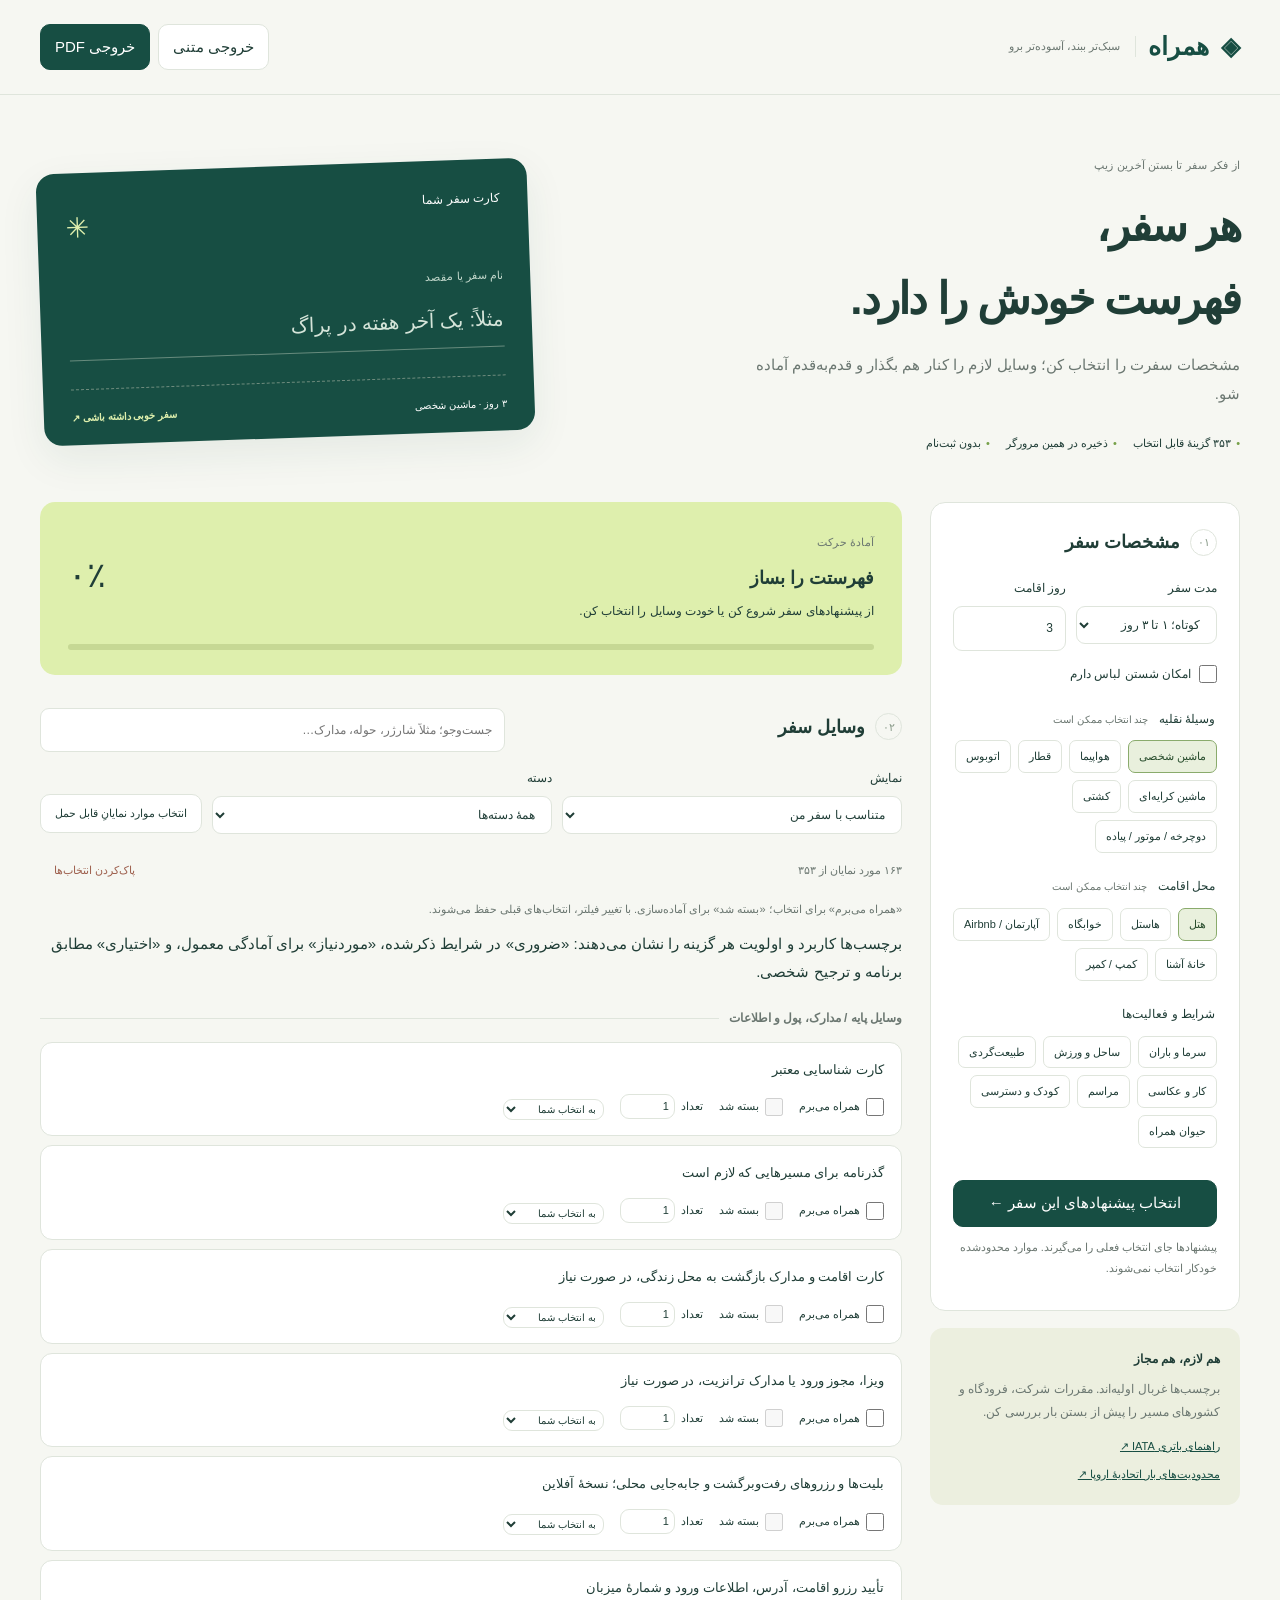
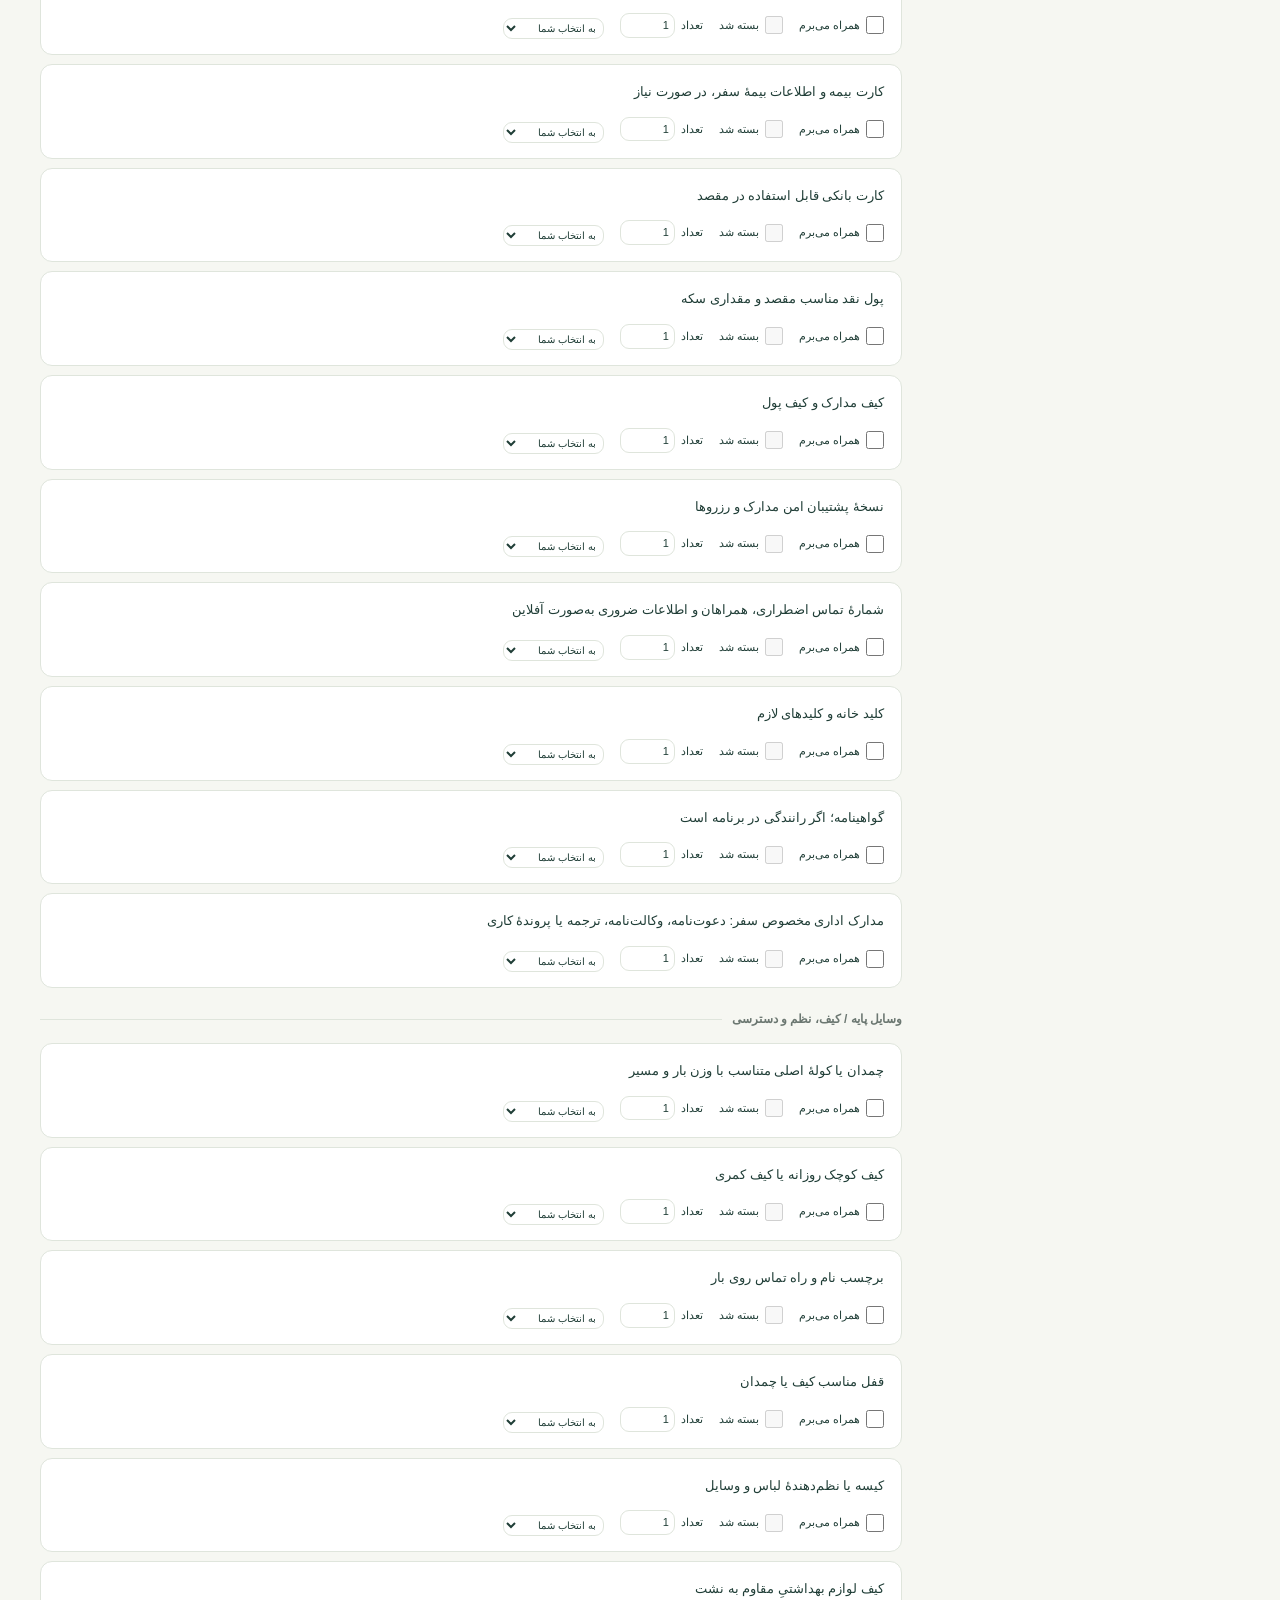
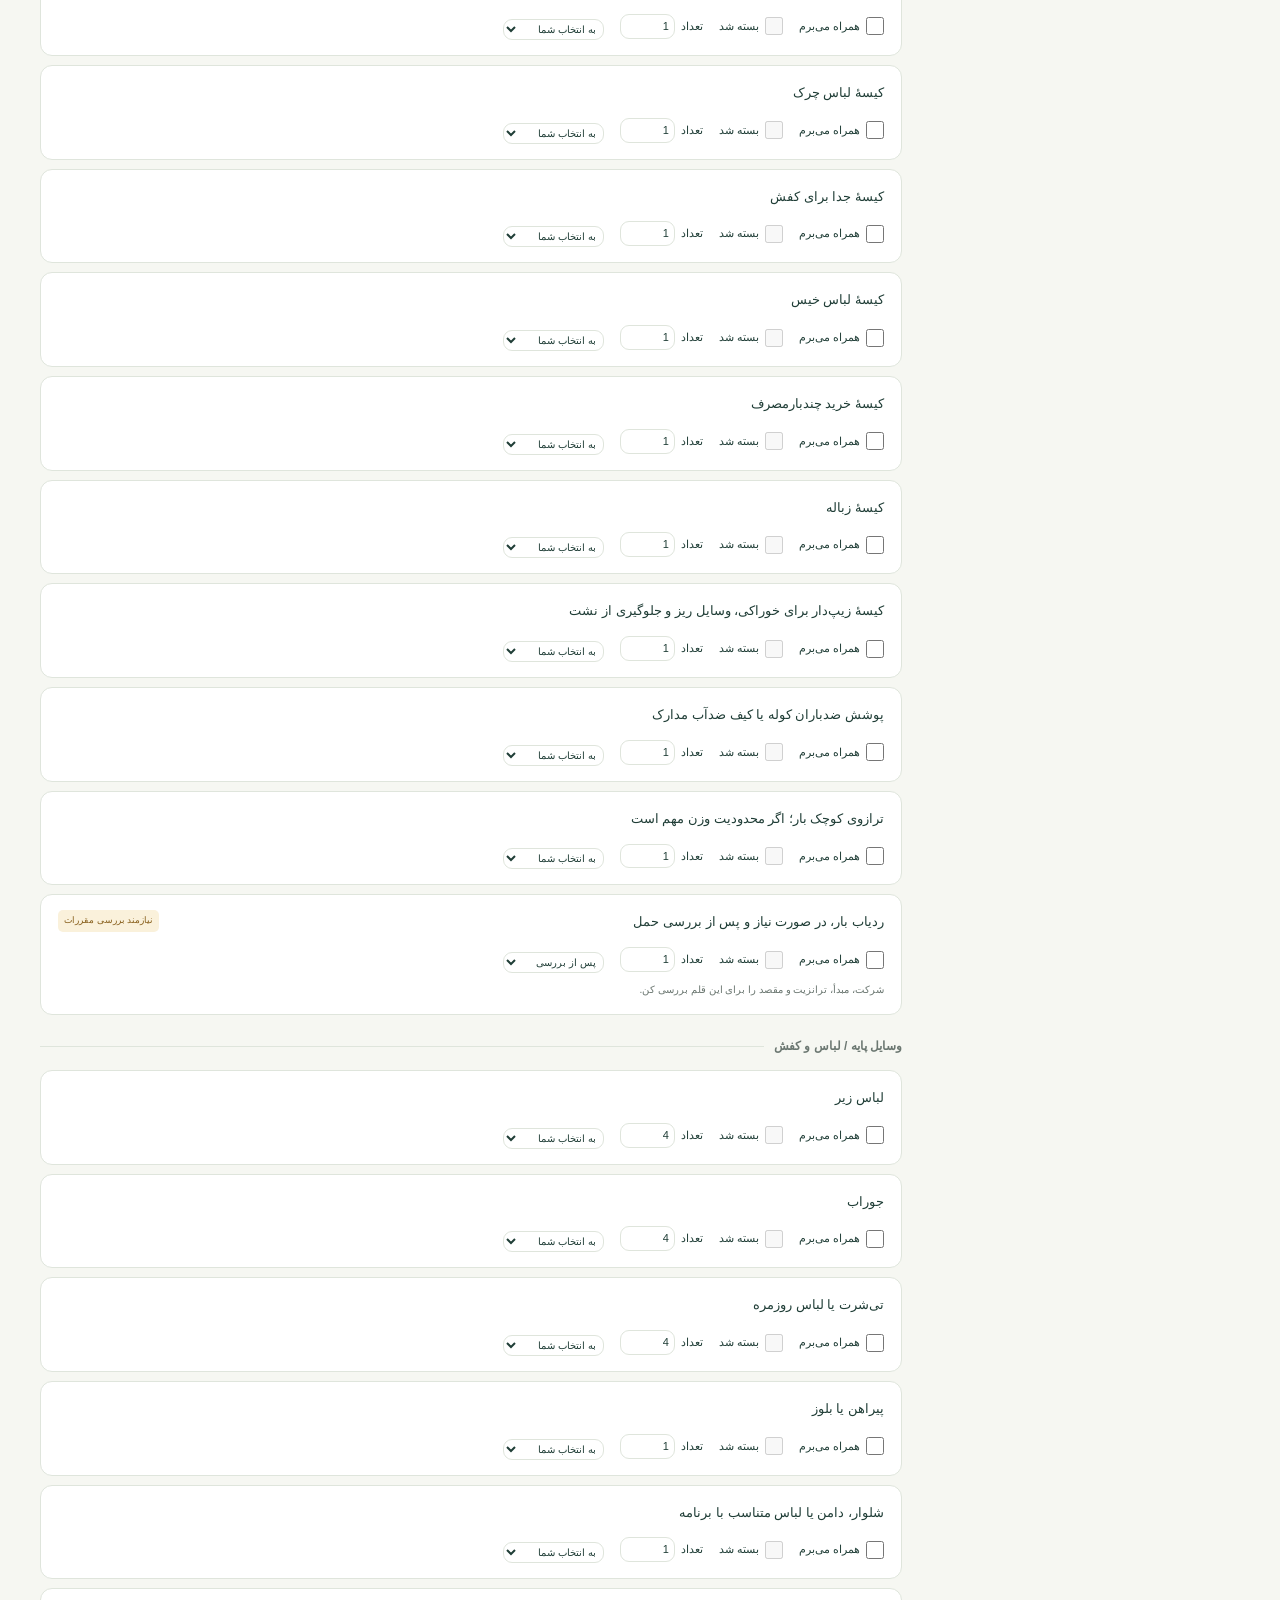
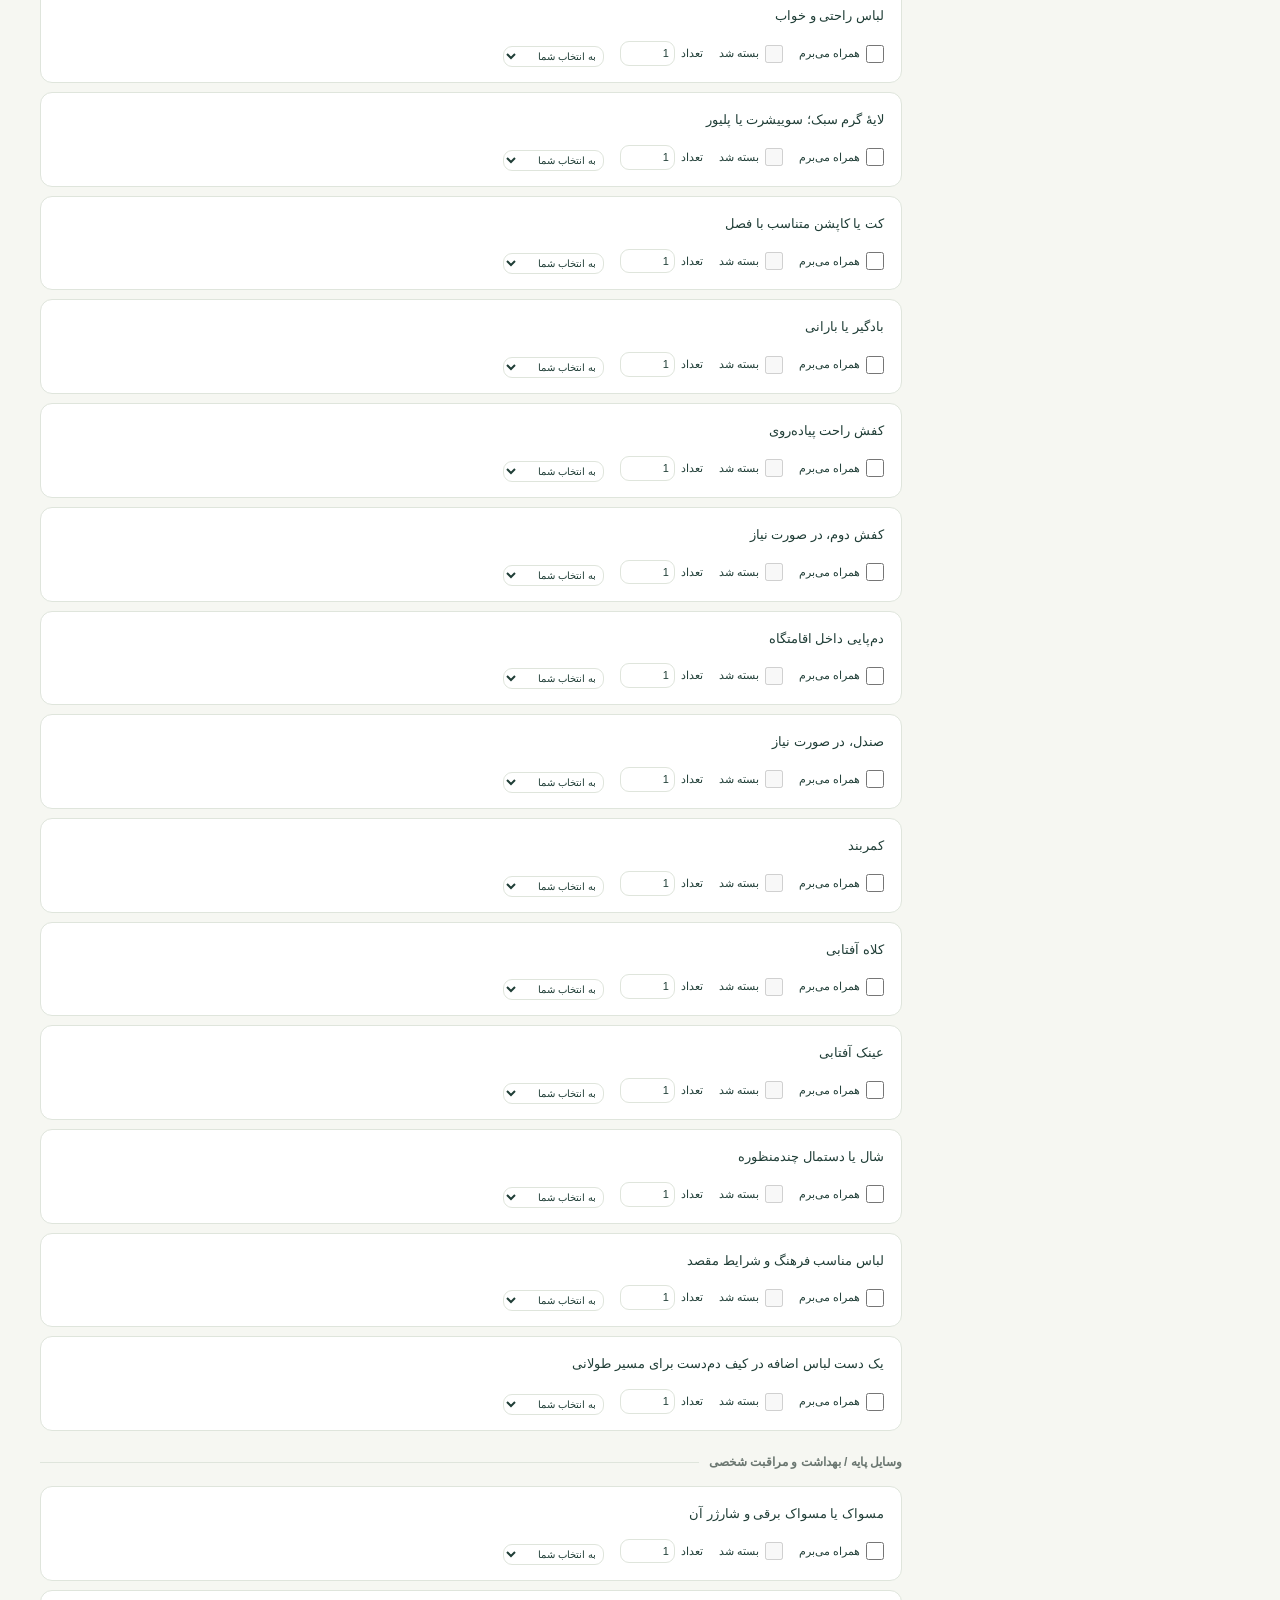
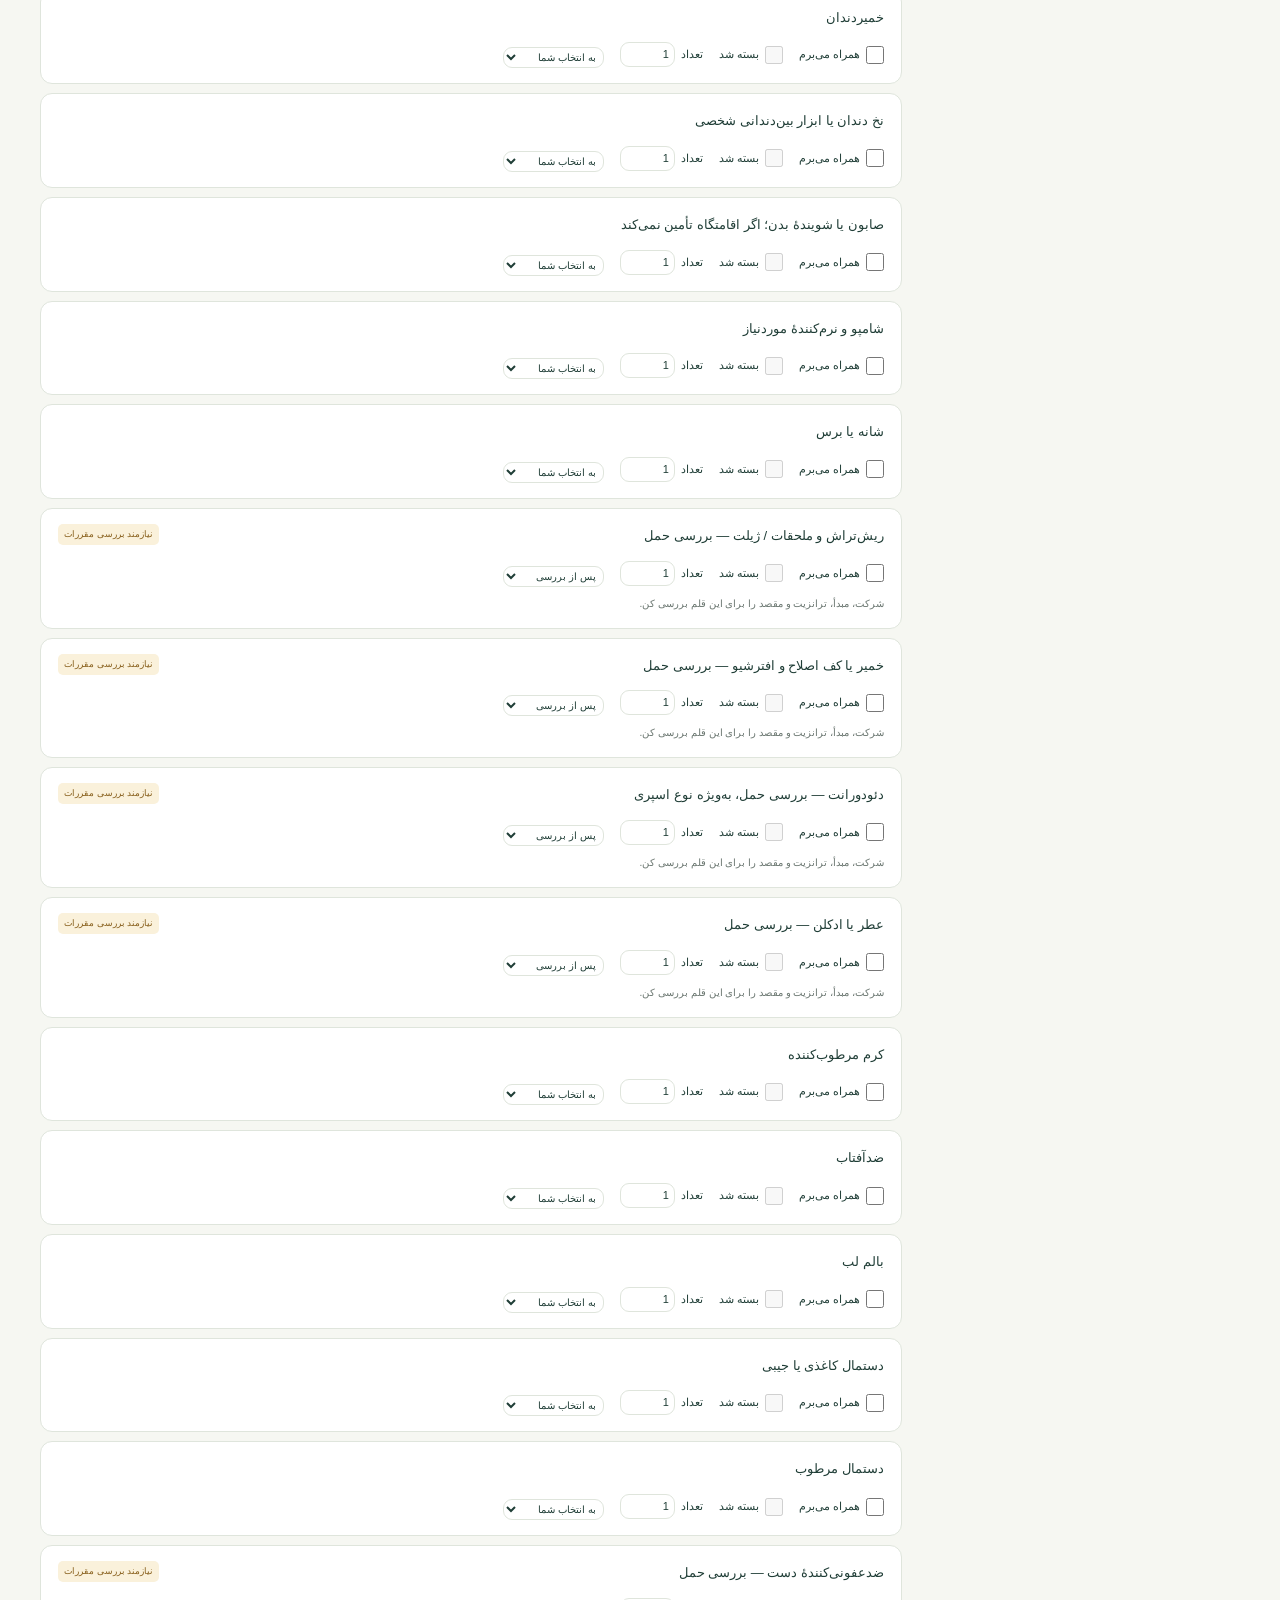
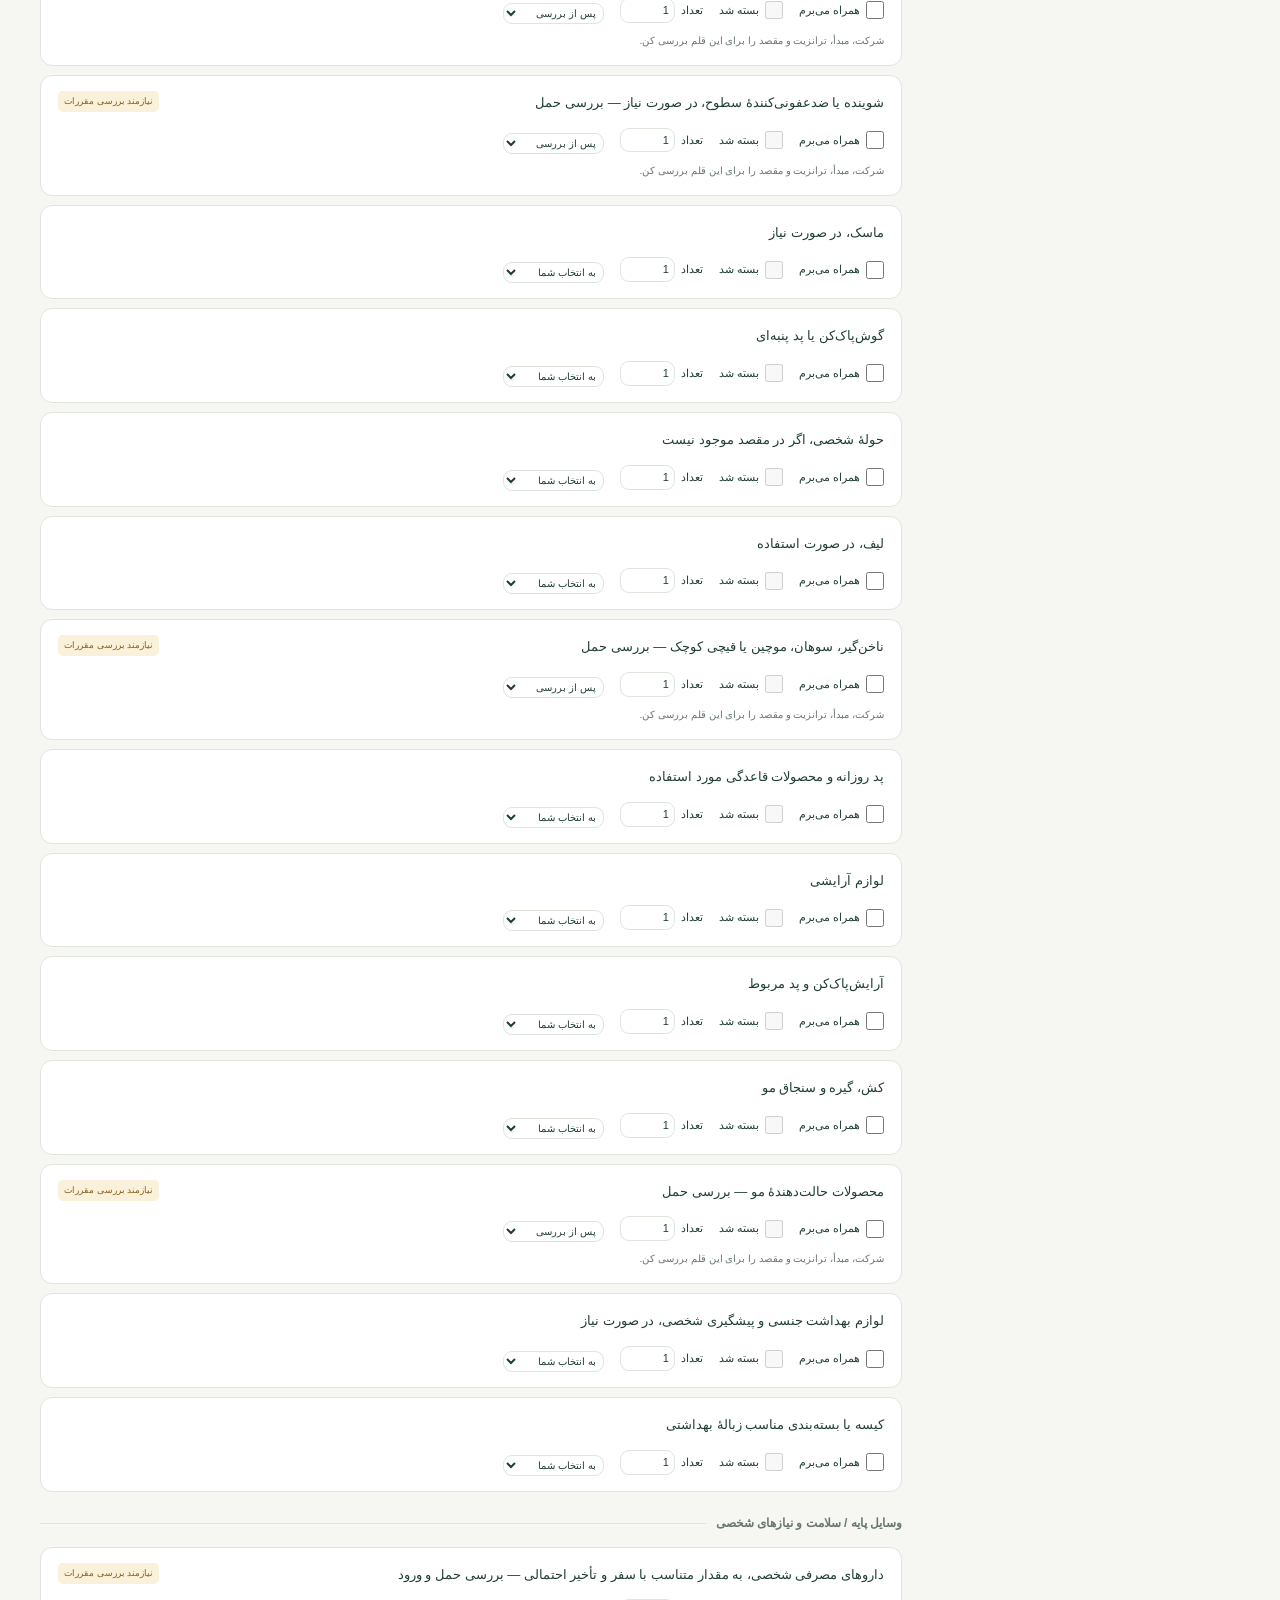
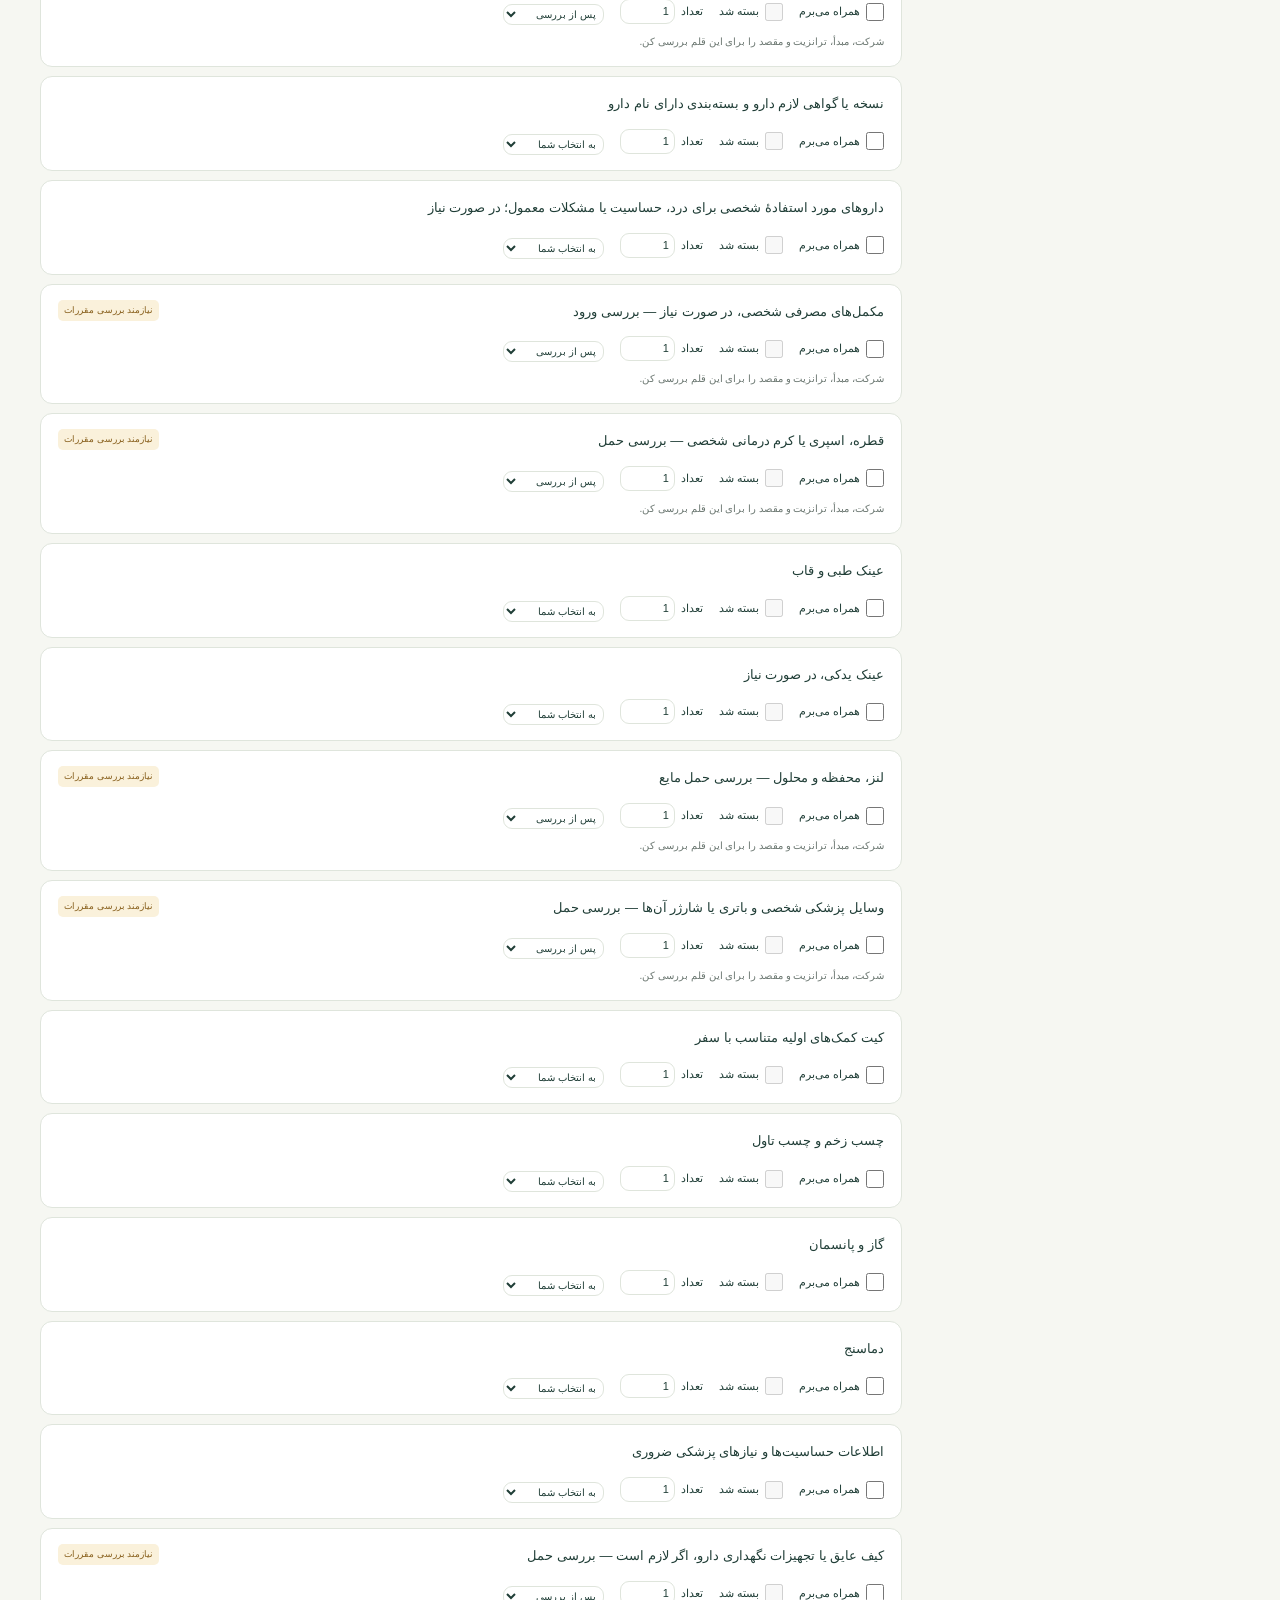
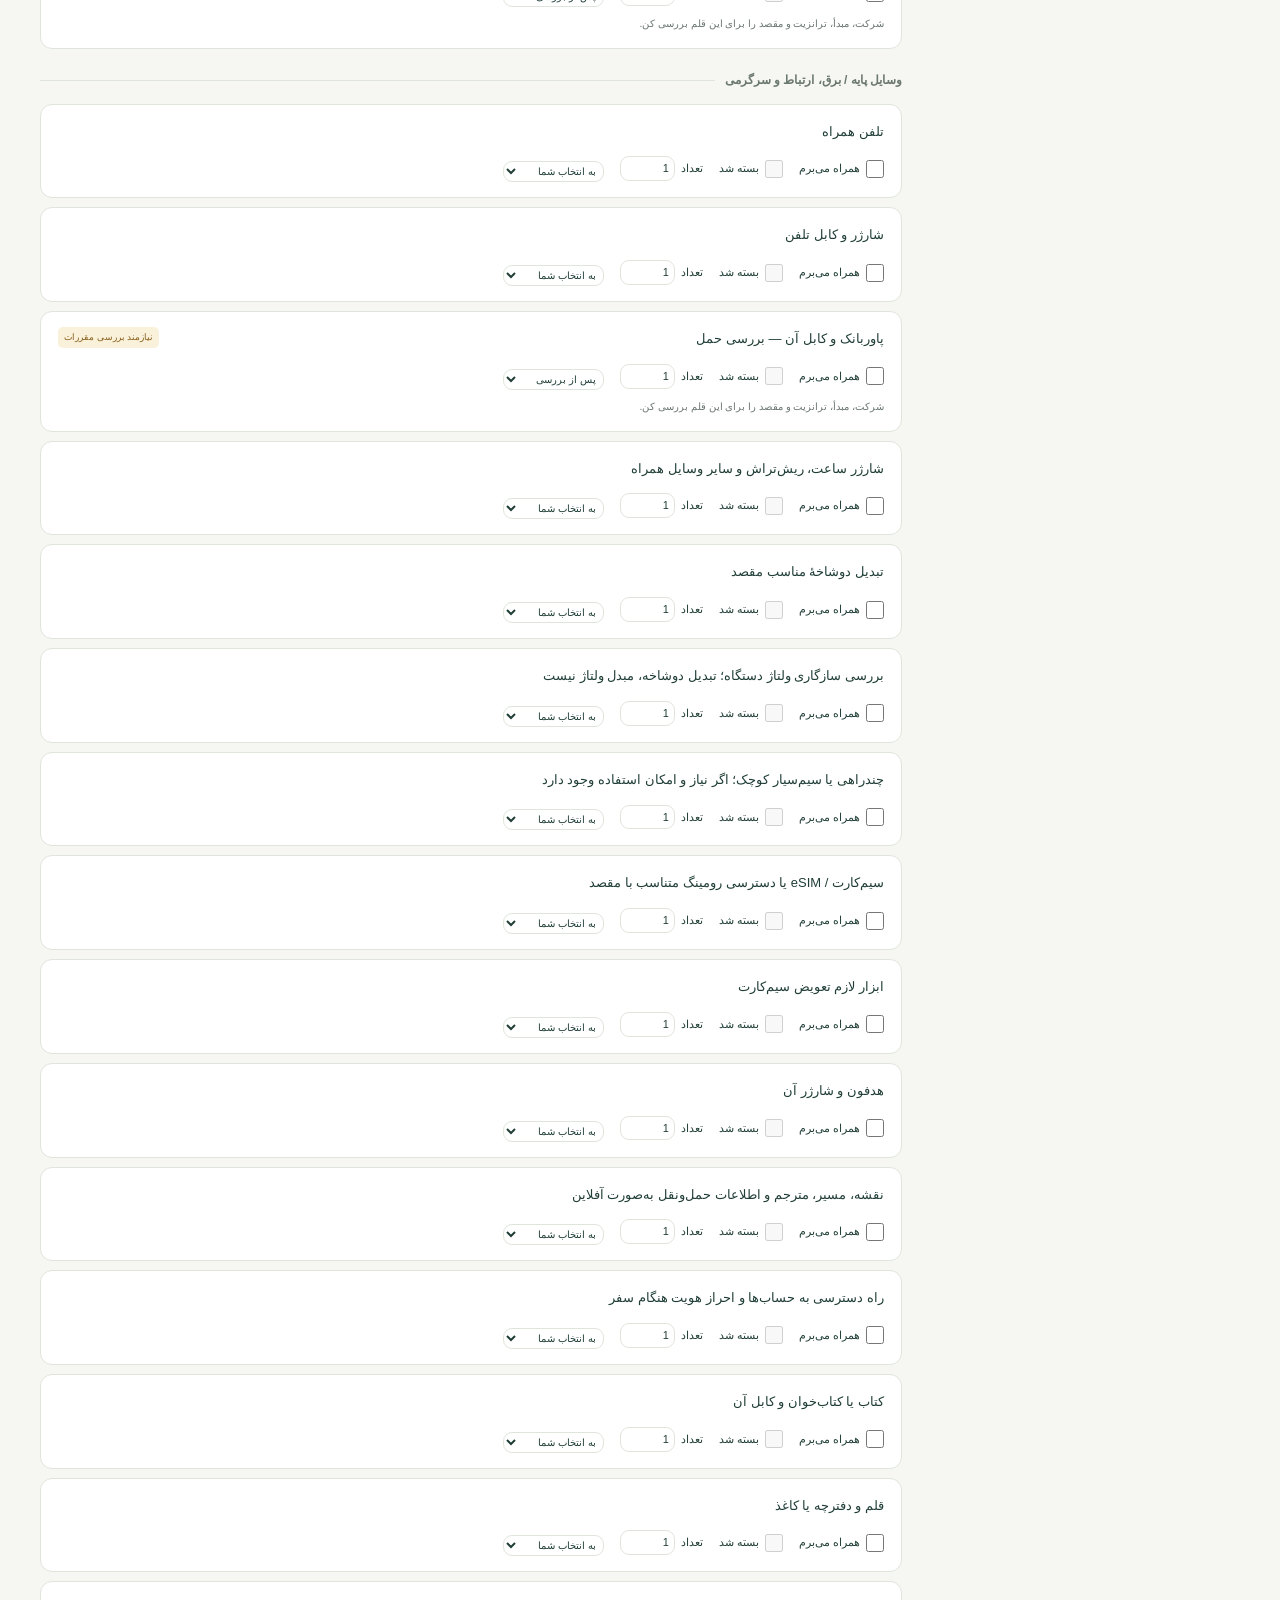
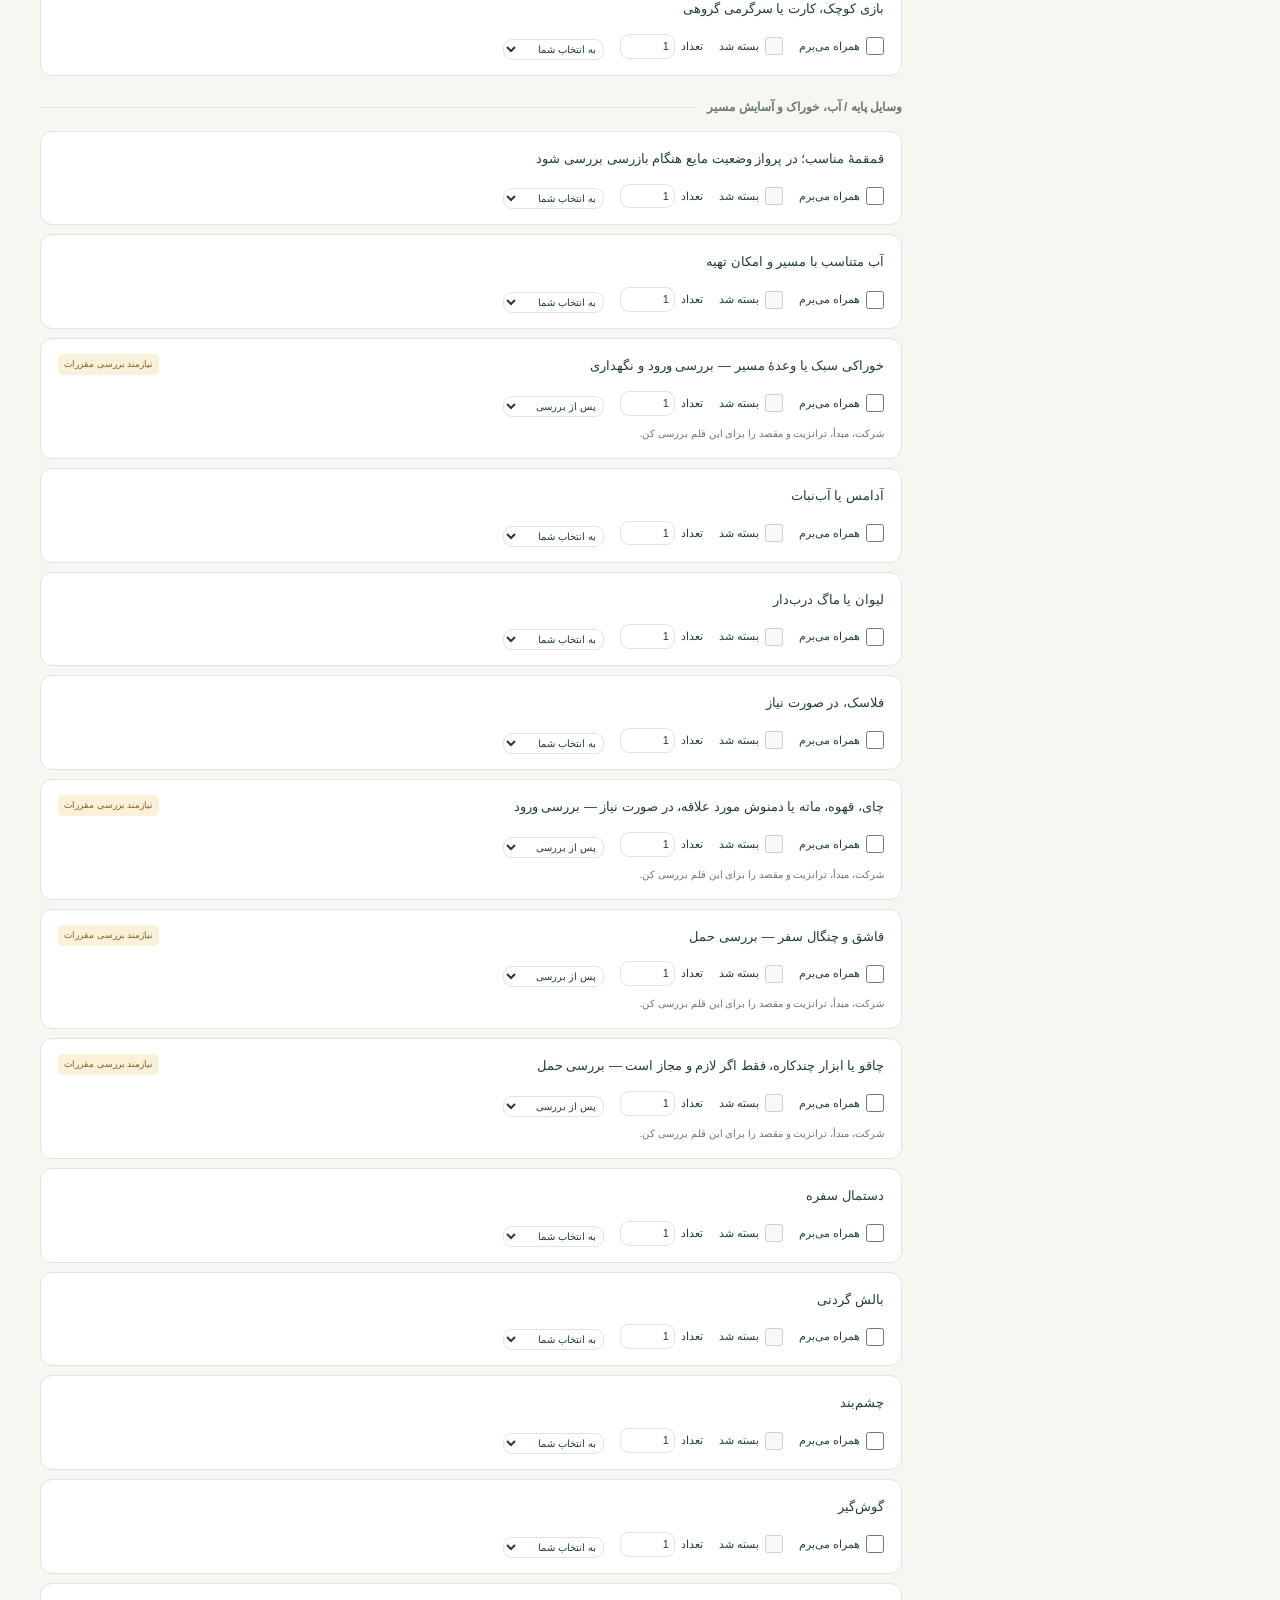
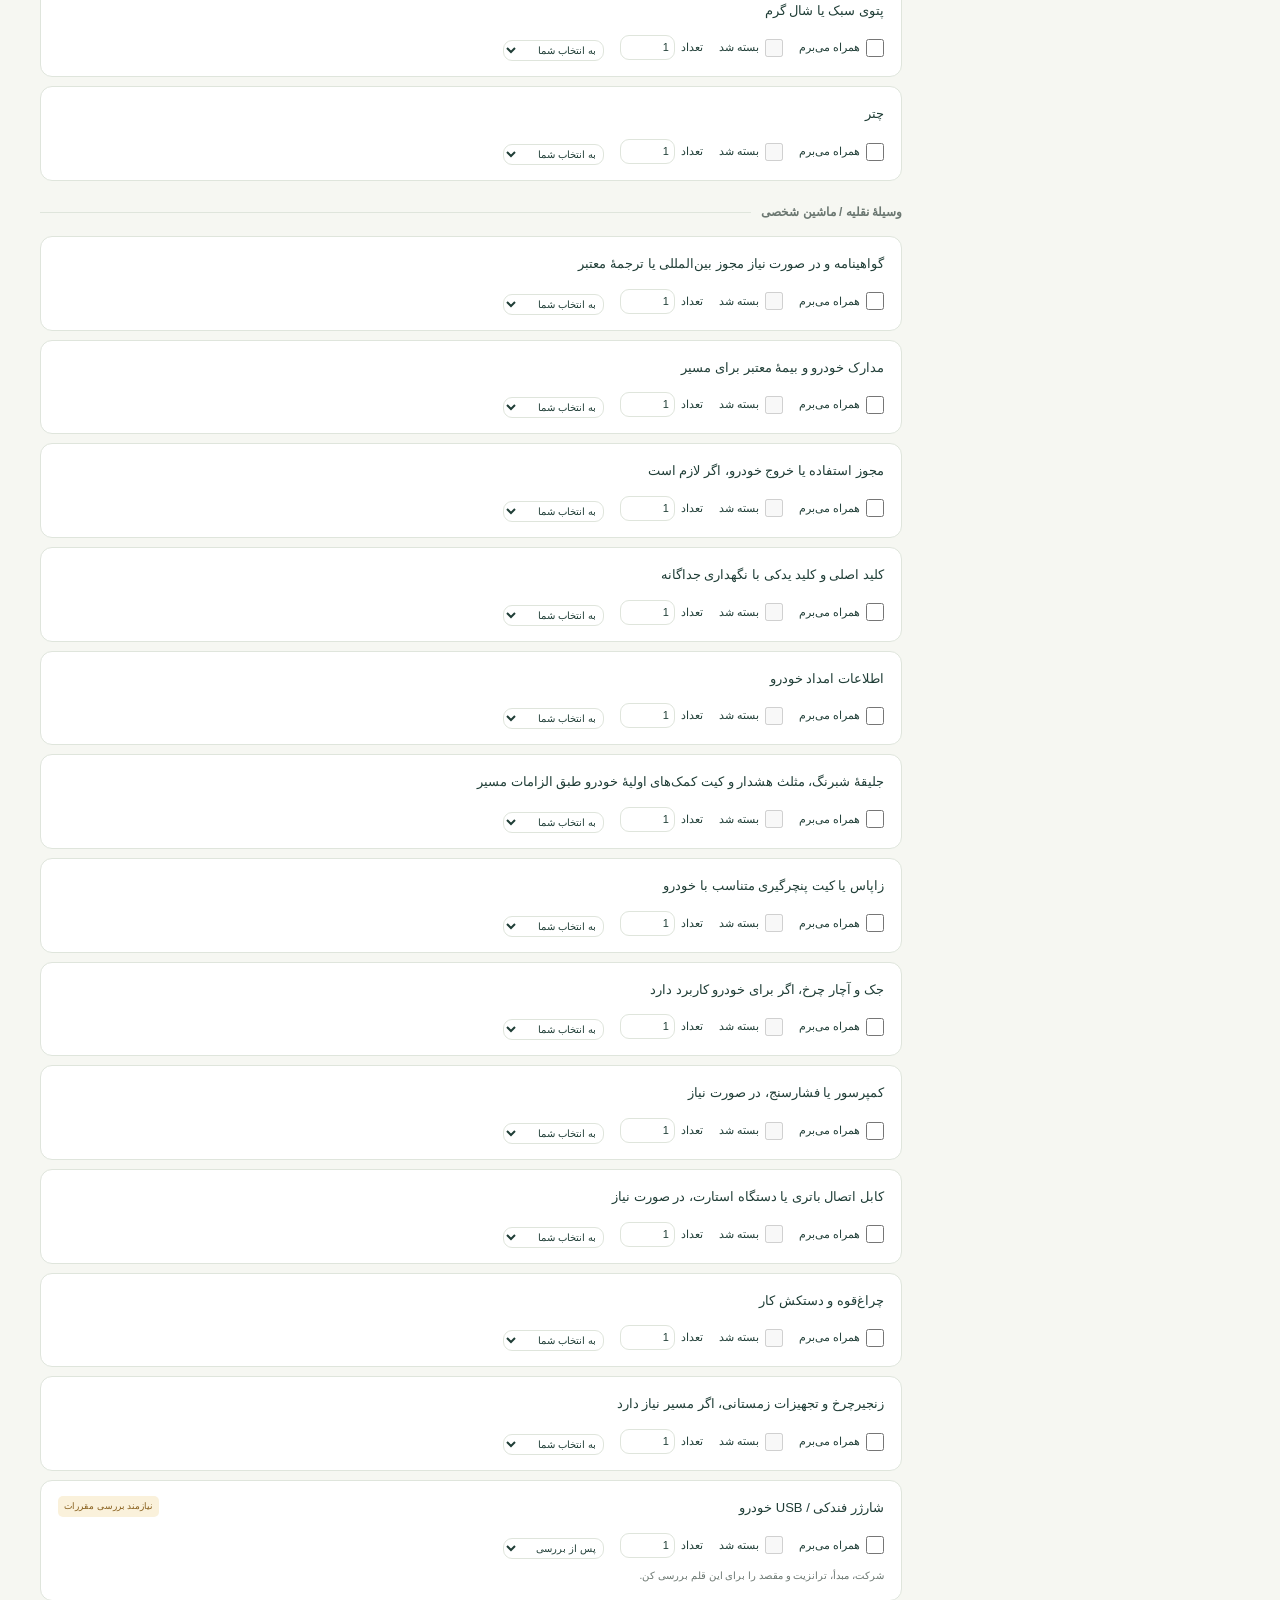
==== commit c8e514cf: "Refine flight baggage, trip-priority tags and PDF footer controls" ====
--- a/index.html
+++ b/index.html
@@ -5,7 +5,7 @@
 <header><a class="brand" href="#">◈ <span>همراه</span><small>سبک‌تر ببند، آسوده‌تر برو</small></a><div><button id="export">خروجی متنی</button><button id="print" class="primary">خروجی PDF</button></div></header>
 <main>
 <section class="hero"><div><span class="eyebrow">از فکر سفر تا بستن آخرین زیپ</span><h1>هر سفر،<br>فهرست خودش را دارد.</h1><p>مشخصات سفرت را انتخاب کن؛ وسایل لازم را کنار هم بگذار و قدم‌به‌قدم آماده شو.</p><div class="hero-chips"><span>۳۵۳ گزینهٔ قابل انتخاب</span><span>ذخیره در همین مرورگر</span><span>بدون ثبت‌نام</span></div></div><div class="ticket"><div class="ticket-top">کارت سفر شما <span>✳</span></div><label>نام سفر یا مقصد<input id="tripName" placeholder="مثلاً: یک آخر هفته در پراگ" maxlength="100"></label><div class="ticket-bottom"><span id="tripSummary"></span><b>سفر خوبی داشته باشی ↗</b></div></div></section>
-<div class="layout"><aside><div class="panel"><div class="section-title"><span>۰۱</span><h2>مشخصات سفر</h2></div><div class="two"><label>مدت سفر<select id="duration"><option value="short">کوتاه؛ ۱ تا ۳ روز</option><option value="medium">متوسط؛ ۴ تا ۷ روز</option><option value="long">بلند؛ ۸ روز و بیشتر</option></select></label><label>روز اقامت<input id="days" type="number" min="1" max="365" value="3"></label></div><label class="inline"><input id="laundry" type="checkbox"> امکان شستن لباس دارم</label><fieldset><legend>وسیلهٔ نقلیه <small>چند انتخاب ممکن است</small></legend><div id="transports" class="chips"></div></fieldset><fieldset><legend>محل اقامت <small>چند انتخاب ممکن است</small></legend><div id="stays" class="chips"></div></fieldset><label>نوع بار<select id="baggage"><option value="checked">چمدان تحویلی + کیف کابین</option><option value="cabin">چمدان کابین؛ بدون بار تحویلی</option><option value="small">فقط کیف کوچک زیر صندلی</option><option value="backpack">فقط کوله‌پشتی</option></select></label><p class="hint">کوله‌پشتی به‌خودی‌خود نوع بار مجاز نیست؛ جای آن را در سهمیهٔ بلیت بررسی کن.</p><details><summary>اندازه و وزن مجاز بلیت من</summary><div class="two"><label>ابعاد مجاز، سانتی‌متر<input id="dimensions" placeholder="مثلاً ۴۰ × ۳۰ × ۲۰" maxlength="60"></label><label>وزن مجاز، کیلوگرم<input id="weight" type="number" min="0" max="100" step="0.1" placeholder="طبق بلیت"></label></div><p class="hint">این اطلاعات یادداشت شماست؛ برنامه اندازه یا وزن واقعی بار را محاسبه نمی‌کند.</p></details><fieldset><legend>شرایط و فعالیت‌ها</legend><div id="activities" class="chips"></div></fieldset><button id="suggest" class="primary full">انتخاب پیشنهادهای این سفر ←</button><p class="hint">پیشنهادها جای انتخاب فعلی را می‌گیرند. موارد محدودشده خودکار انتخاب نمی‌شوند.</p></div><div class="rules"><b>هم لازم، هم مجاز</b><p>برچسب‌ها غربال اولیه‌اند. مقررات شرکت، فرودگاه و کشورهای مسیر را پیش از بستن بار بررسی کن.</p><a href="https://www.iata.org/en/youandiata/travelers/batteries" target="_blank" rel="noopener">راهنمای باتری IATA ↗</a><a href="https://europa.eu/youreurope/citizens/travel/carry/luggage-restrictions/" target="_blank" rel="noopener">محدودیت‌های بار اتحادیهٔ اروپا ↗</a></div></aside>
-<section class="workspace"><div class="progress-card"><div><span class="eyebrow">آمادهٔ حرکت</span><h2 id="progressTitle">فهرستت را بساز</h2><p id="progressText"></p></div><div class="progress-number" id="percent">۰٪</div><progress id="progress" max="100" value="0" aria-label="پیشرفت بسته‌بندی"></progress></div><div class="toolbar"><div class="section-title"><span>۰۲</span><h2>وسایل سفر</h2></div><label class="search"><span class="sr">جست‌وجوی وسایل</span><input id="search" type="search" placeholder="جست‌وجو؛ مثلاً شارژر، حوله، مدارک…"></label></div><div class="filters"><label>نمایش<select id="view"><option value="relevant">متناسب با سفر من</option><option value="all">تمام بانک وسایل</option><option value="selected">انتخاب‌شده‌ها</option><option value="remaining">بسته‌بندی نشده‌ها</option><option value="check">نیازمند بررسی</option><option value="blocked">کنارگذاشته‌شده برای حمل</option></select></label><label>دسته<select id="category"><option value="all">همهٔ دسته‌ها</option></select></label><button id="selectVisible">انتخاب موارد نمایانِ قابل حمل</button></div><div class="list-head"><span id="resultCount"></span><button id="clear">پاک‌کردن انتخاب‌ها</button></div><p class="hint">«همراه می‌برم» برای انتخاب؛ «بسته شد» برای آماده‌سازی. با تغییر فیلتر، انتخاب‌های قبلی حفظ می‌شوند.</p><div id="list"></div><div class="panel custom"><h3>چیزی جا مانده؟</h3><form id="customForm"><label class="sr" for="customText">نام وسیلهٔ شخصی</label><input id="customText" placeholder="وسیلهٔ شخصی خودت را اضافه کن" maxlength="200" required><button class="primary">افزودن</button></form></div></section></div>
+<div class="layout"><aside><div class="panel"><div class="section-title"><span>۰۱</span><h2>مشخصات سفر</h2></div><div class="two"><label>مدت سفر<select id="duration"><option value="short">کوتاه؛ ۱ تا ۳ روز</option><option value="medium">متوسط؛ ۴ تا ۷ روز</option><option value="long">بلند؛ ۸ روز و بیشتر</option></select></label><label>روز اقامت<input id="days" type="number" min="1" max="365" value="3"></label></div><label class="inline"><input id="laundry" type="checkbox"> امکان شستن لباس دارم</label><fieldset><legend>وسیلهٔ نقلیه <small>چند انتخاب ممکن است</small></legend><div id="transports" class="chips"></div></fieldset><fieldset><legend>محل اقامت <small>چند انتخاب ممکن است</small></legend><div id="stays" class="chips"></div></fieldset><div id="flightBaggage" hidden><label>بار پرواز<select id="baggage"><option value="checked">چمدان تحویلی + کیف کابین</option><option value="cabin">چمدان کابین؛ بدون بار تحویلی</option><option value="small">فقط کیف کوچک / کوله‌پشتی زیر صندلی</option></select></label><p class="hint">کیف کوچک و کوله‌پشتی در این گزینه یک نوع بارند؛ ابعاد و وزن مجاز زیر صندلی را مطابق بلیت بررسی کن.</p><details><summary>اندازه و وزن مجاز بلیت من</summary><div class="two"><label>ابعاد مجاز، سانتی‌متر<input id="dimensions" placeholder="مثلاً ۴۰ × ۳۰ × ۲۰" maxlength="60"></label><label>وزن مجاز، کیلوگرم<input id="weight" type="number" min="0" max="100" step="0.1" placeholder="طبق بلیت"></label></div><p class="hint">این اطلاعات یادداشت شماست؛ برنامه اندازه یا وزن واقعی بار را محاسبه نمی‌کند.</p></details></div><fieldset><legend>شرایط و فعالیت‌ها</legend><div id="activities" class="chips"></div></fieldset><button id="suggest" class="primary full">انتخاب پیشنهادهای این سفر ←</button><p class="hint">پیشنهادها جای انتخاب فعلی را می‌گیرند. موارد محدودشده خودکار انتخاب نمی‌شوند.</p></div><div class="rules"><b>هم لازم، هم مجاز</b><p>برچسب‌ها غربال اولیه‌اند. مقررات شرکت، فرودگاه و کشورهای مسیر را پیش از بستن بار بررسی کن.</p><a href="https://www.iata.org/en/youandiata/travelers/batteries" target="_blank" rel="noopener">راهنمای باتری IATA ↗</a><a href="https://europa.eu/youreurope/citizens/travel/carry/luggage-restrictions/" target="_blank" rel="noopener">محدودیت‌های بار اتحادیهٔ اروپا ↗</a></div></aside>
+<section class="workspace"><div class="progress-card"><div><span class="eyebrow">آمادهٔ حرکت</span><h2 id="progressTitle">فهرستت را بساز</h2><p id="progressText"></p></div><div class="progress-number" id="percent">۰٪</div><progress id="progress" max="100" value="0" aria-label="پیشرفت بسته‌بندی"></progress></div><div class="toolbar"><div class="section-title"><span>۰۲</span><h2>وسایل سفر</h2></div><label class="search"><span class="sr">جست‌وجوی وسایل</span><input id="search" type="search" placeholder="جست‌وجو؛ مثلاً شارژر، حوله، مدارک…"></label></div><div class="filters"><label>نمایش<select id="view"><option value="relevant">متناسب با سفر من</option><option value="all">تمام بانک وسایل</option><option value="selected">انتخاب‌شده‌ها</option><option value="remaining">بسته‌بندی نشده‌ها</option><option value="check">نیازمند بررسی</option><option value="blocked">کنارگذاشته‌شده برای حمل</option></select></label><label>دسته<select id="category"><option value="all">همهٔ دسته‌ها</option></select></label><button id="selectVisible">انتخاب موارد نمایانِ قابل حمل</button></div><div class="list-head"><span id="resultCount"></span><button id="clear">پاک‌کردن انتخاب‌ها</button></div><p class="hint">«همراه می‌برم» برای انتخاب؛ «بسته شد» برای آماده‌سازی. با تغییر فیلتر، انتخاب‌های قبلی حفظ می‌شوند.</p><p class="tag-guide">برچسب‌ها کاربرد و اولویت هر گزینه را نشان می‌دهند: «ضروری» در شرایط ذکرشده، «موردنیاز» برای آمادگی معمول، و «اختیاری» مطابق برنامه و ترجیح شخصی.</p><div id="list"></div><div class="panel custom"><h3>چیزی جا مانده؟</h3><form id="customForm"><label class="sr" for="customText">نام وسیلهٔ شخصی</label><input id="customText" placeholder="وسیلهٔ شخصی خودت را اضافه کن" maxlength="200" required><button class="primary">افزودن</button></form></div></section></div>
 <footer>همراه — بر پایهٔ فهرست جامع وسایل سفر <span>اطلاعات سفر فقط روی این دستگاه ذخیره می‌شود؛ خروجی بگیر تا همراهت بماند.</span></footer></main><div id="toast" role="status" aria-live="polite"></div><dialog id="confirmDialog"><h2 id="dialogTitle"></h2><p id="dialogText"></p><div><button id="cancelDialog">انصراف</button><button id="acceptDialog" class="primary">تأیید</button></div></dialog>
-<dialog id="pdfDialog" aria-labelledby="pdfTitle"><div class="pdf-dialog-top"><div><h2 id="pdfTitle">خروجی نهایی PDF</h2><p id="pdfSummary"></p></div><button id="closePdf" aria-label="بستن پیش‌نمایش PDF">بستن</button></div><p class="pdf-help">در پنجرهٔ چاپ، مقصد را روی <b>Save as PDF / ذخیره به‌صورت PDF</b> بگذار؛ کاغذ A4 و حالت عمودی را انتخاب کن. برای خروجی تمیز، سرصفحه و پاصفحهٔ مرورگر را خاموش کن.</p><div id="pdfPreview"></div><div class="pdf-actions"><span>تمام موارد انتخاب‌شده، حتی موارد پنهان‌شده با فیلتر</span><button id="savePdf" class="primary">ذخیره PDF / چاپ</button></div></dialog><section id="pdfDocument" aria-hidden="true"></section></body></html>
+<dialog id="pdfDialog" aria-labelledby="pdfTitle"><div class="pdf-dialog-top"><div><h2 id="pdfTitle">خروجی نهایی PDF</h2><p id="pdfSummary"></p></div></div><p class="pdf-help">در پنجرهٔ چاپ، مقصد را روی <b>Save as PDF / ذخیره به‌صورت PDF</b> بگذار؛ کاغذ A4 و حالت عمودی را انتخاب کن. برای خروجی تمیز، سرصفحه و پاصفحهٔ مرورگر را خاموش کن.</p><div id="pdfPreview"></div><div class="pdf-actions"><span>تمام موارد انتخاب‌شده، حتی موارد پنهان‌شده با فیلتر</span><div class="pdf-action-buttons"><button id="closePdf" aria-label="بستن پیش‌نمایش PDF">بستن</button><button id="savePdf" class="primary">ذخیره PDF / چاپ</button></div></div></dialog><section id="pdfDocument" aria-hidden="true"></section></body></html>
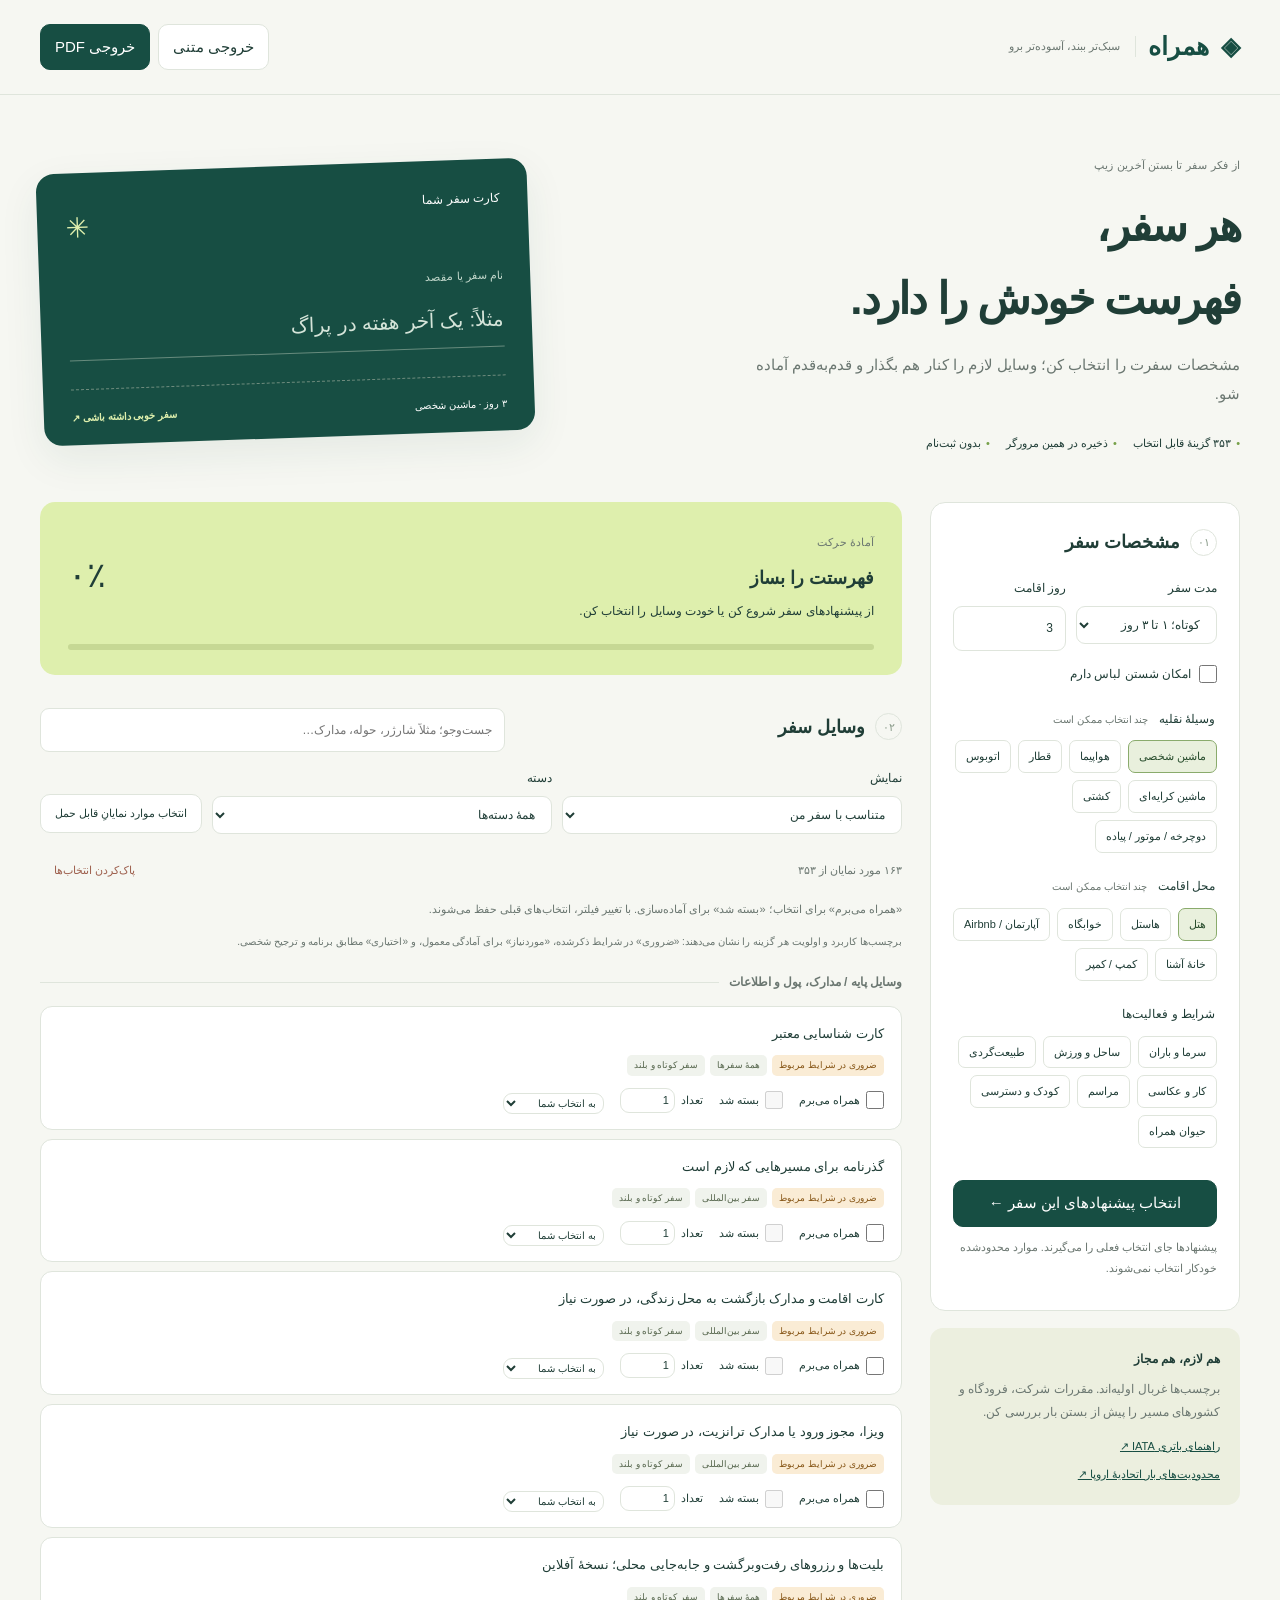
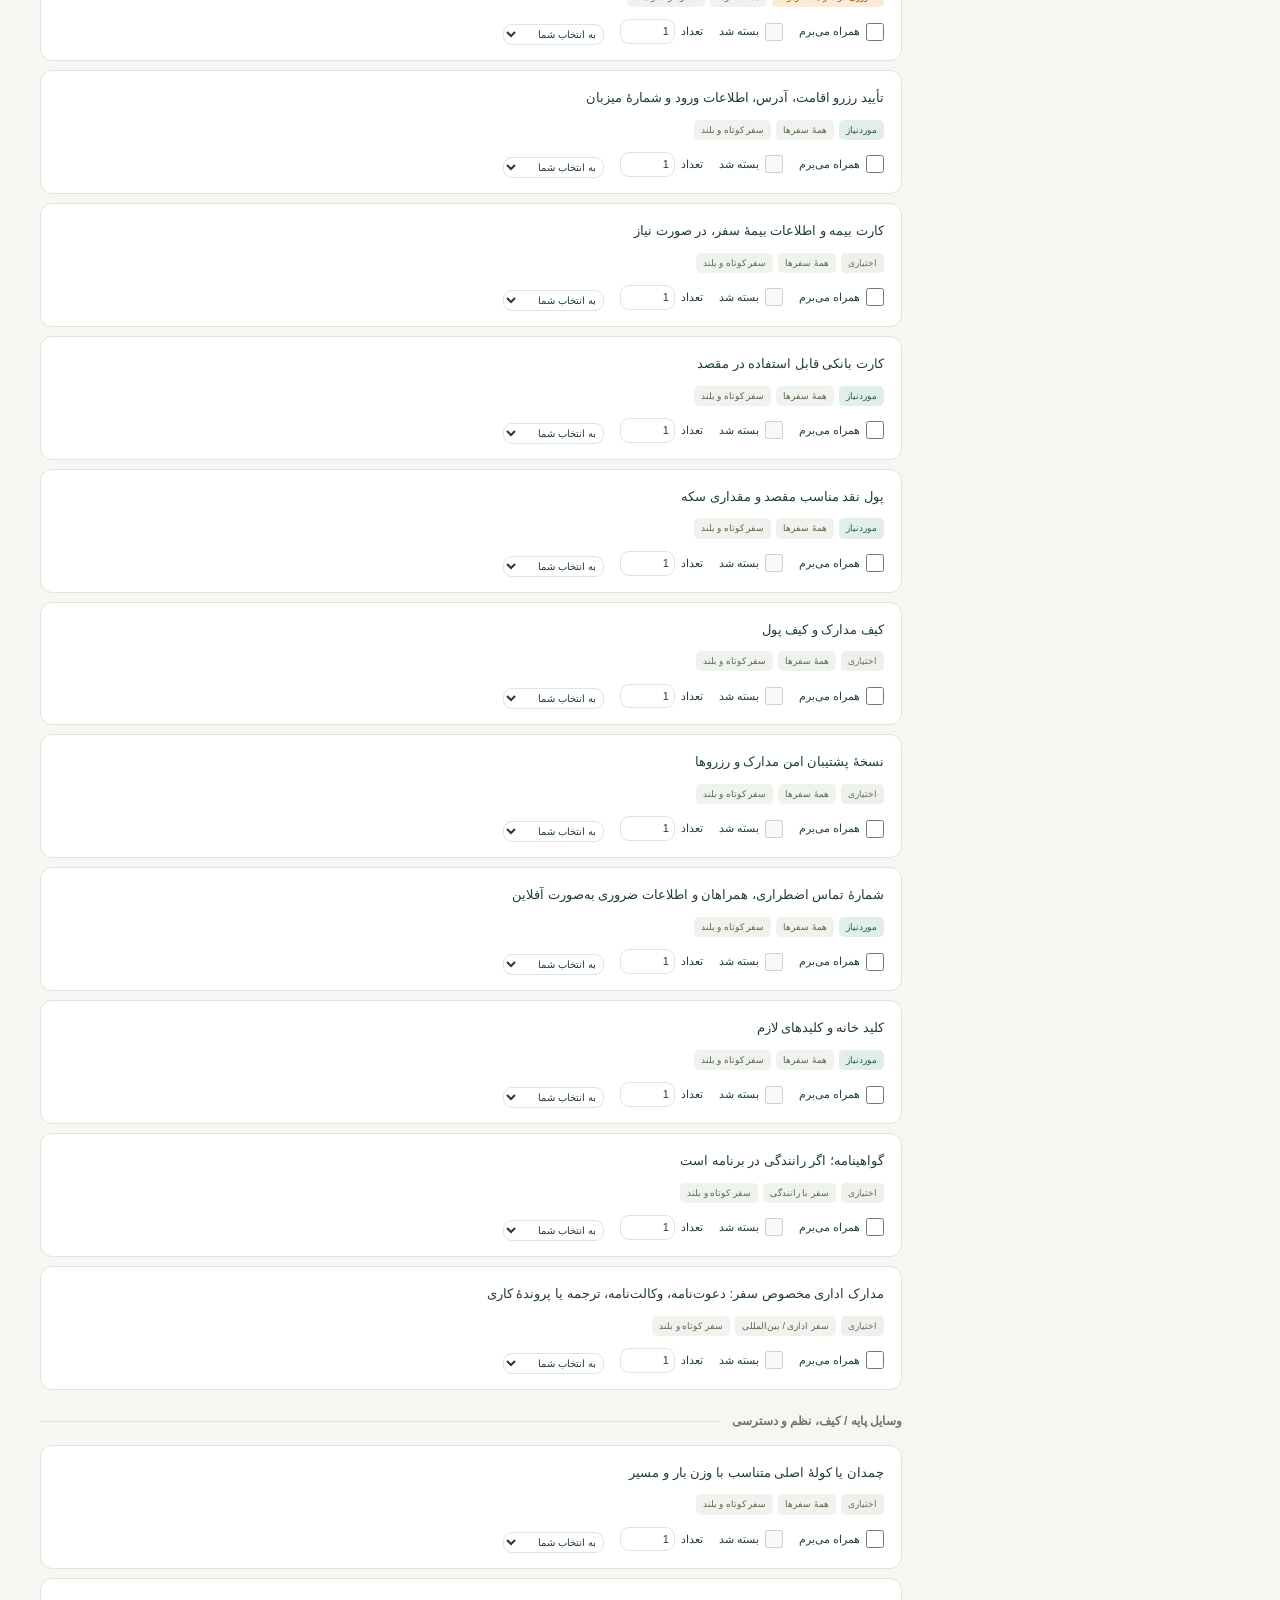
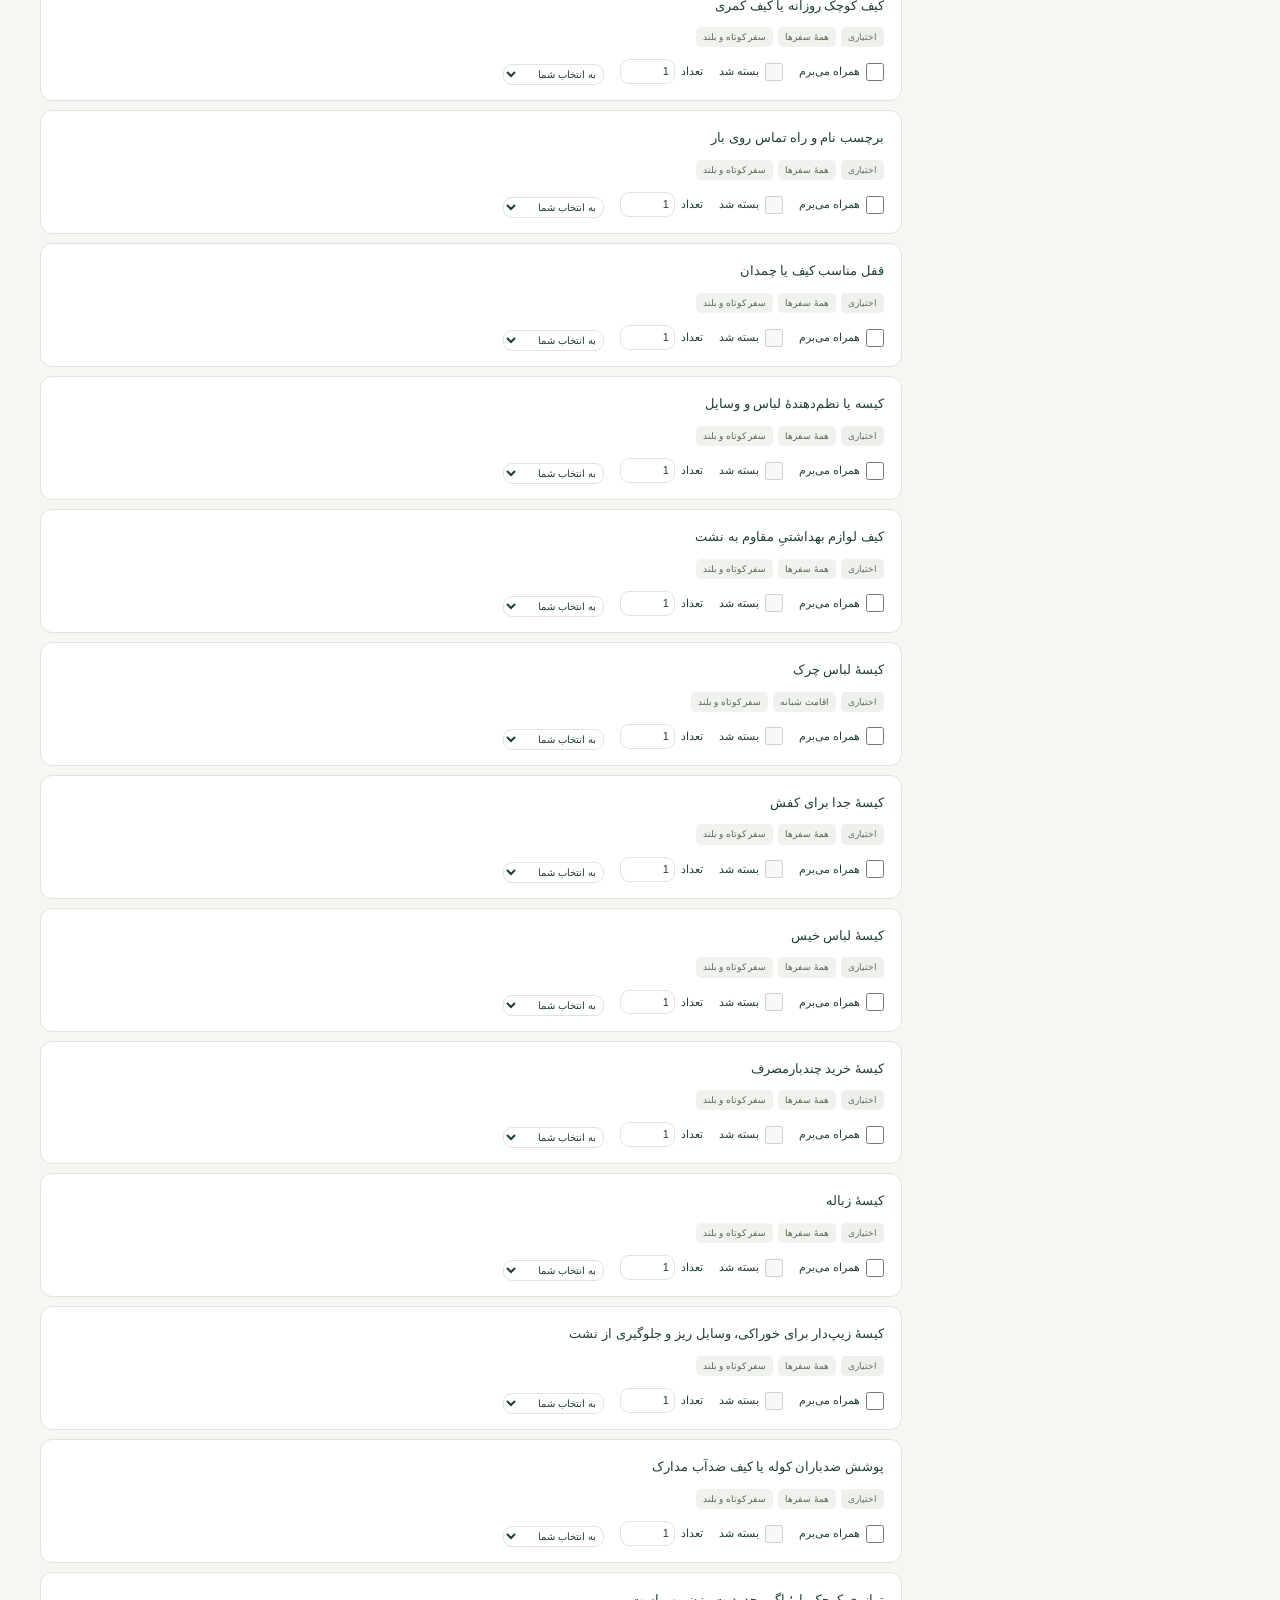
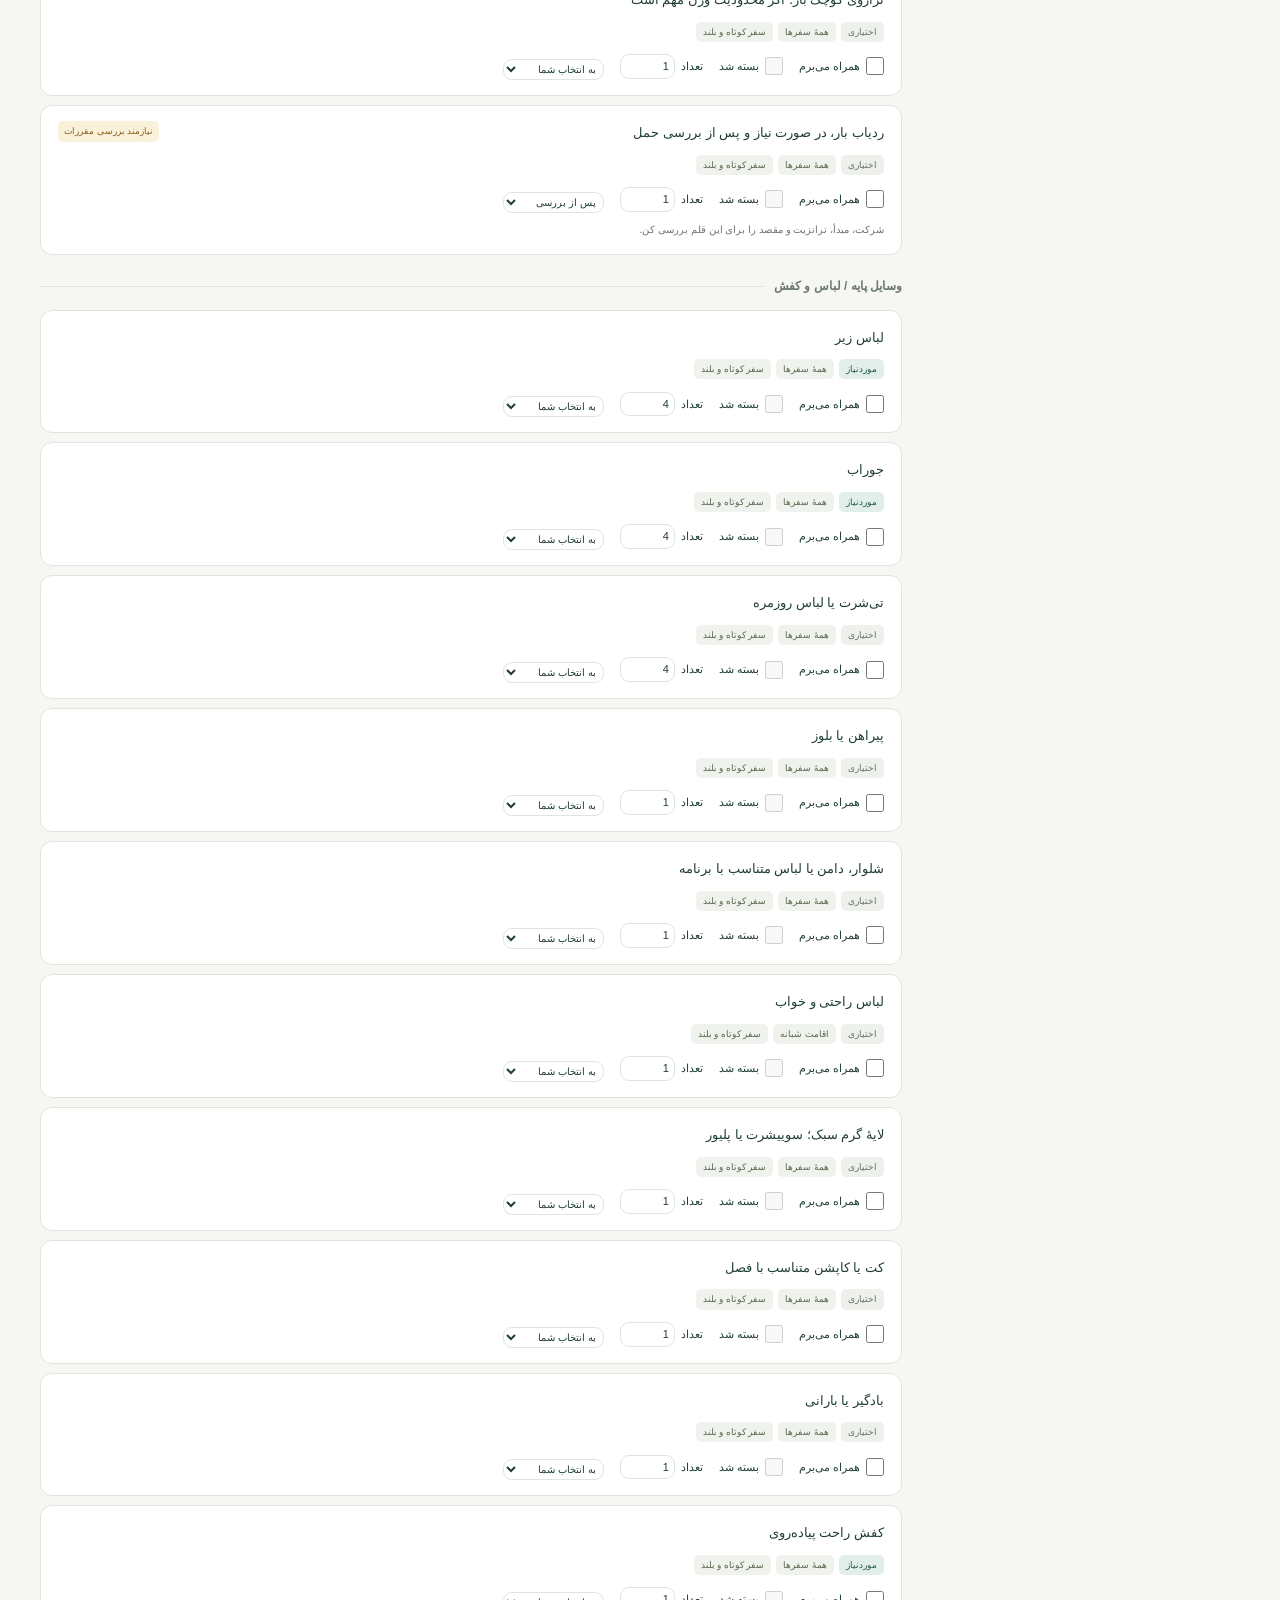
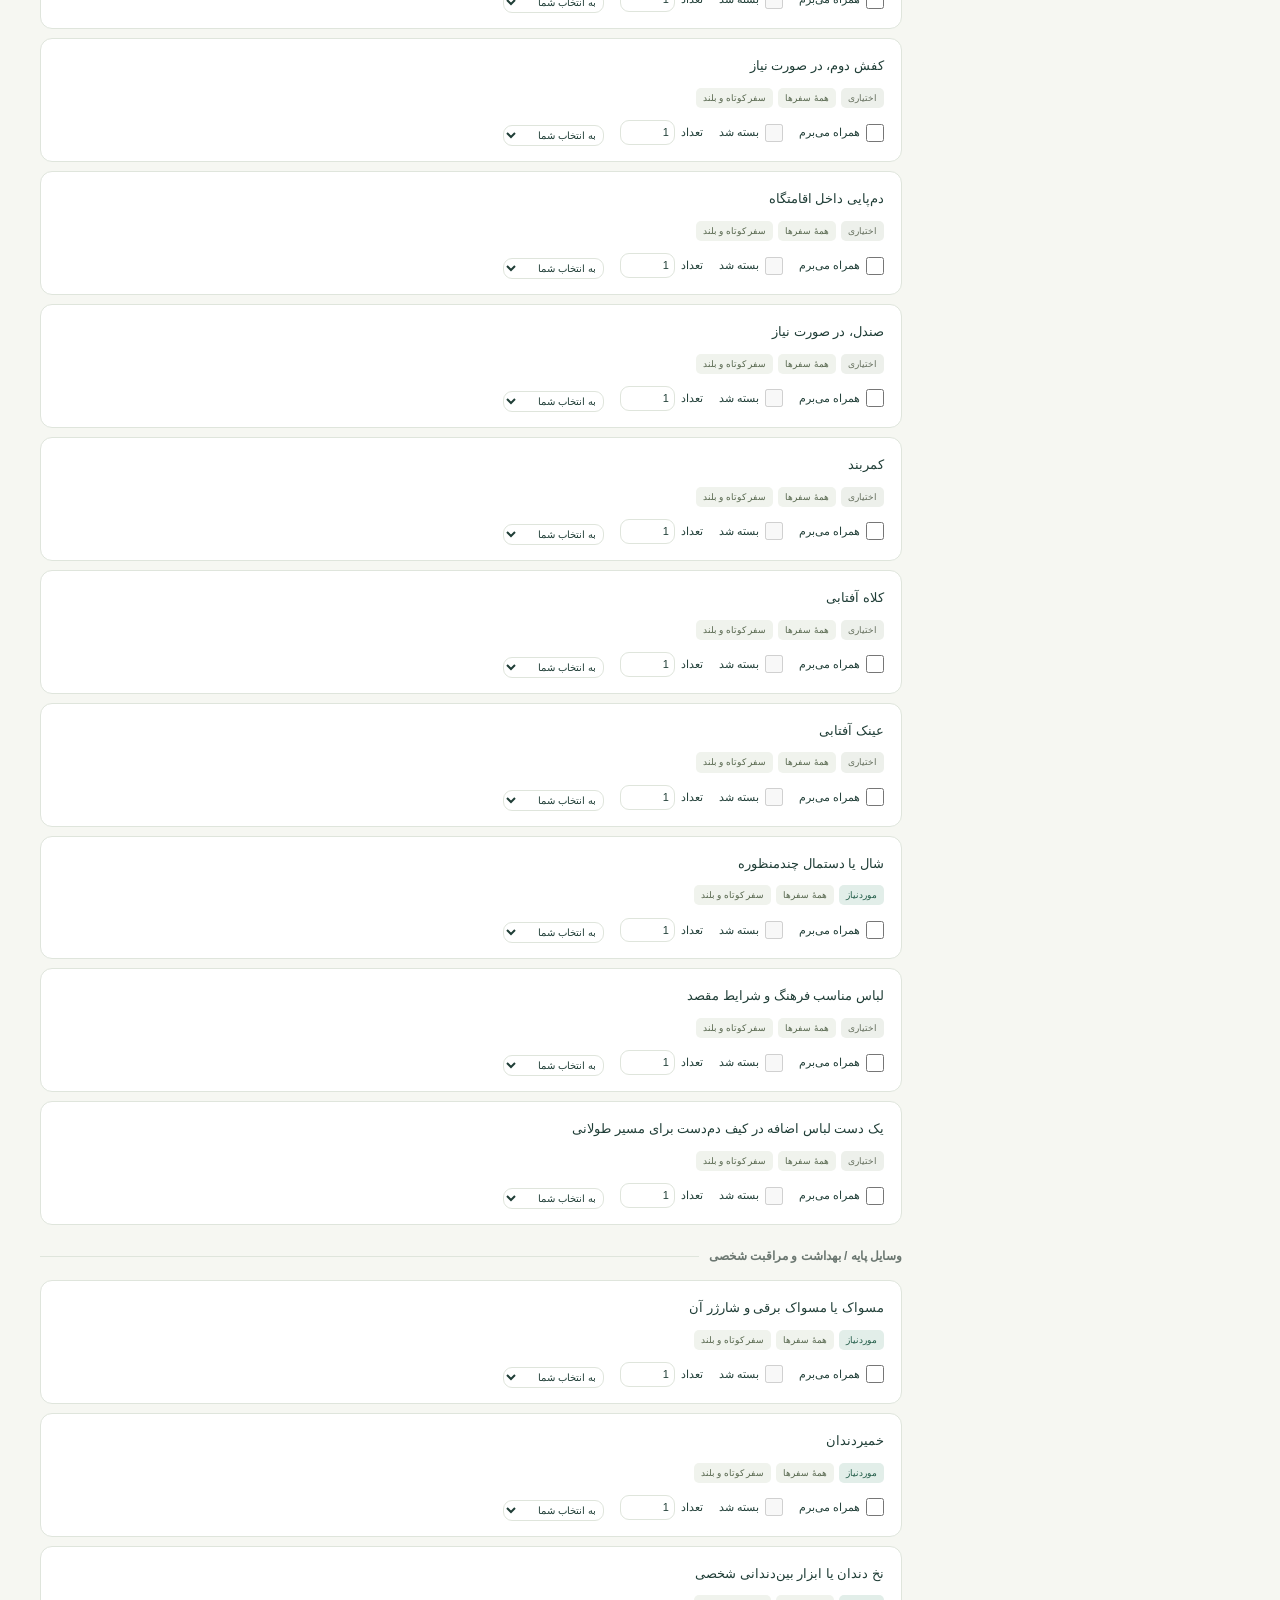
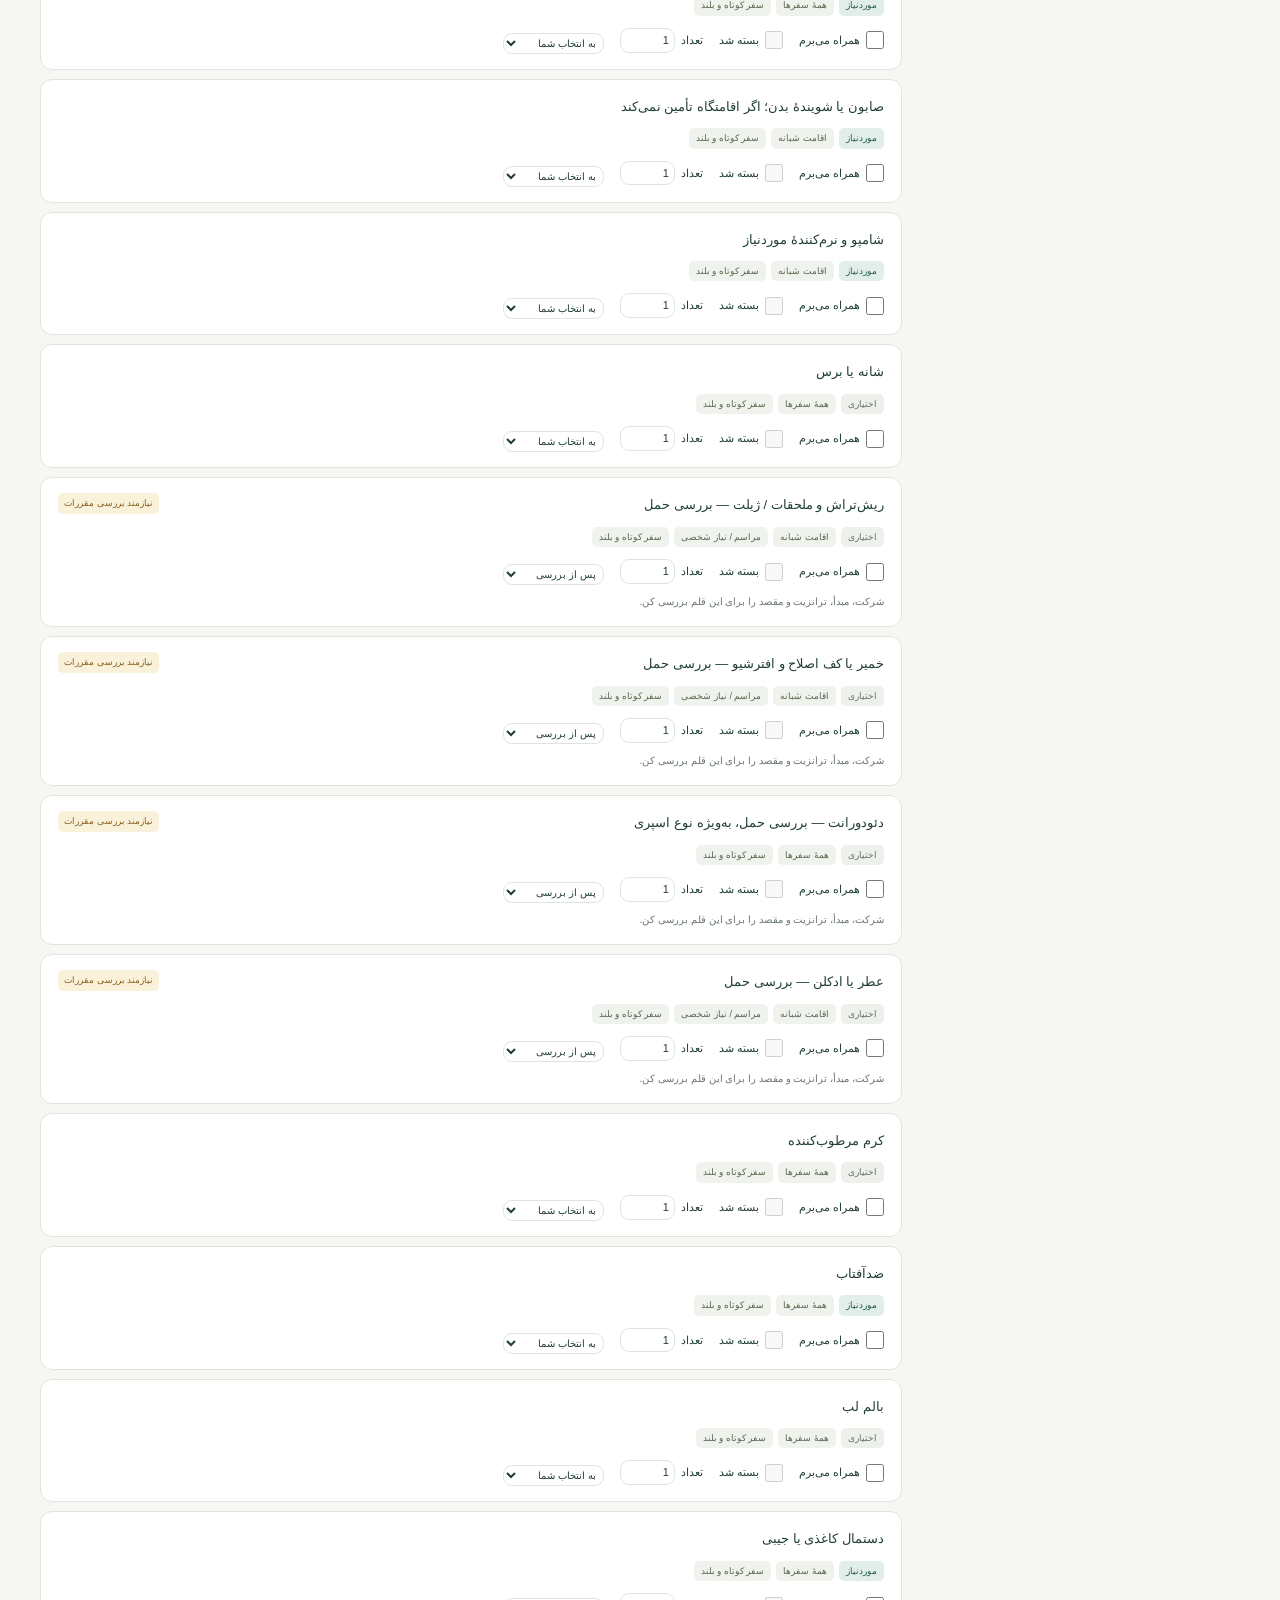
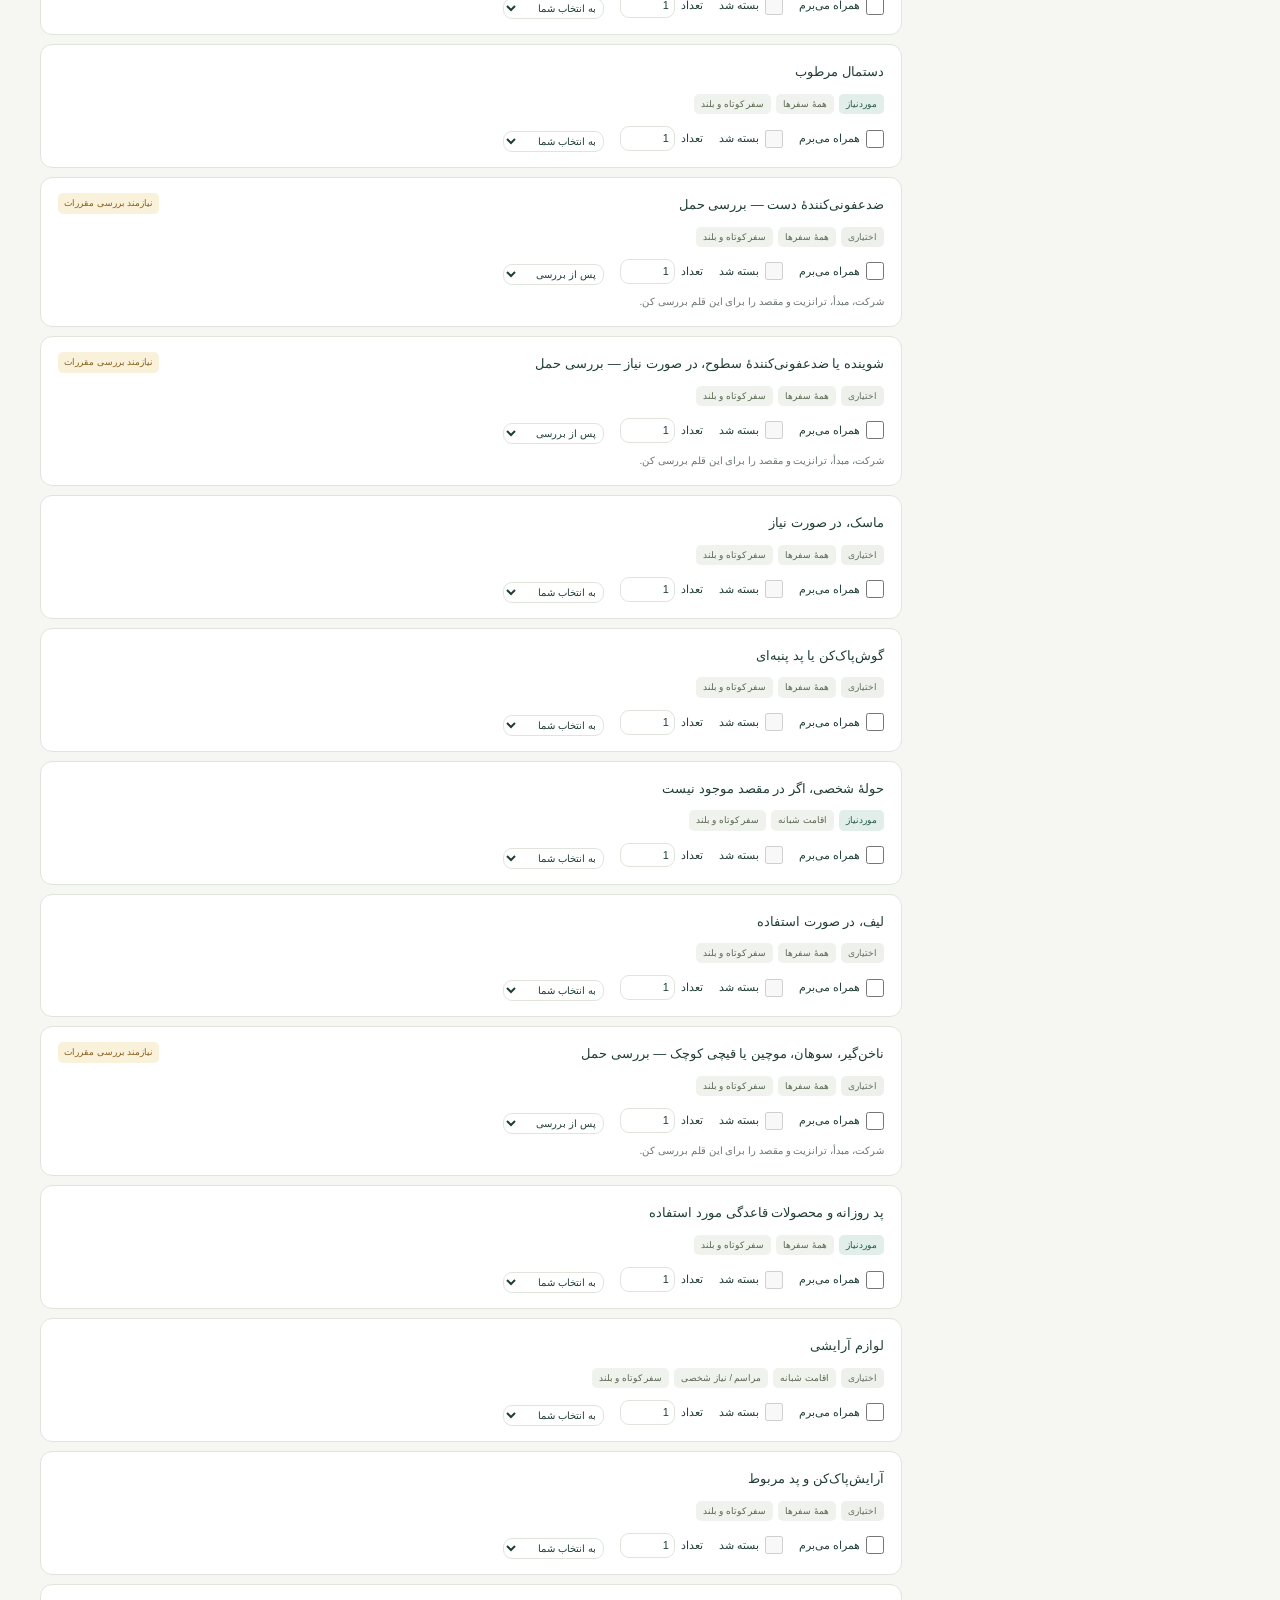
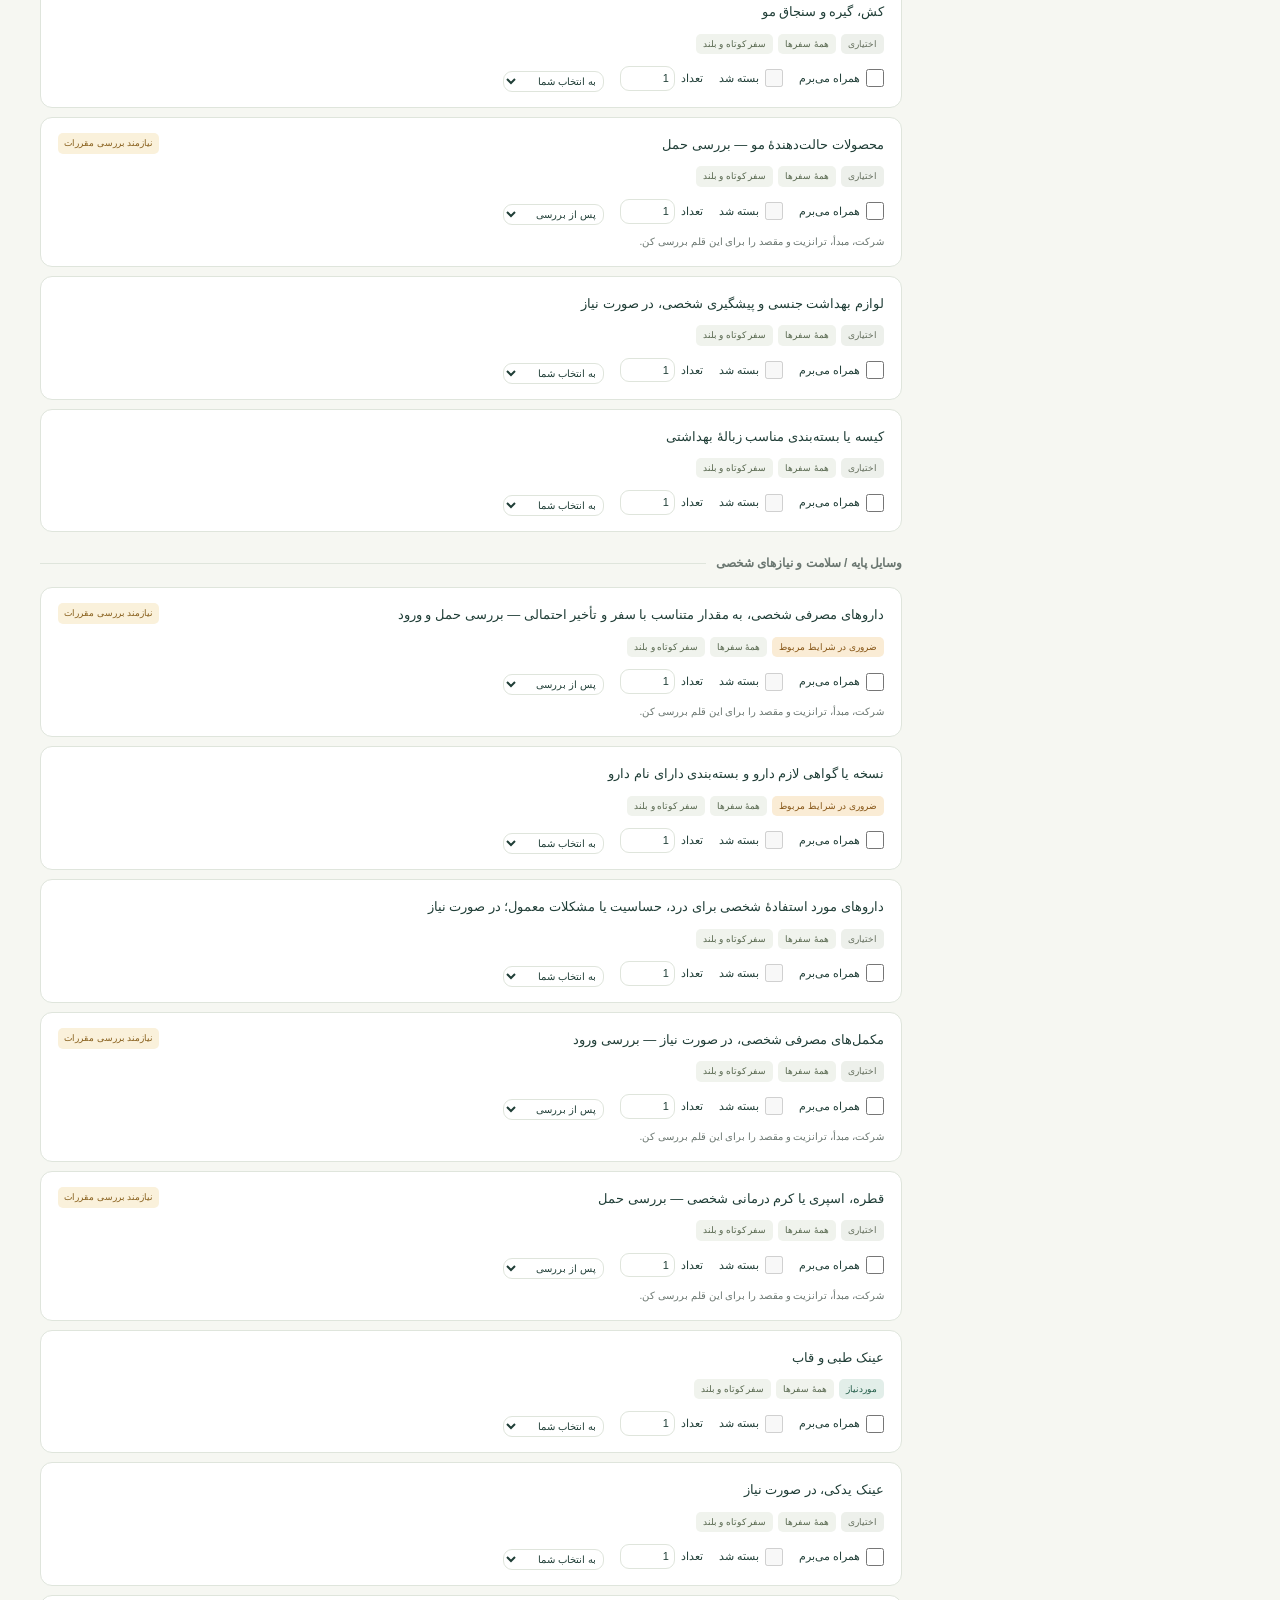
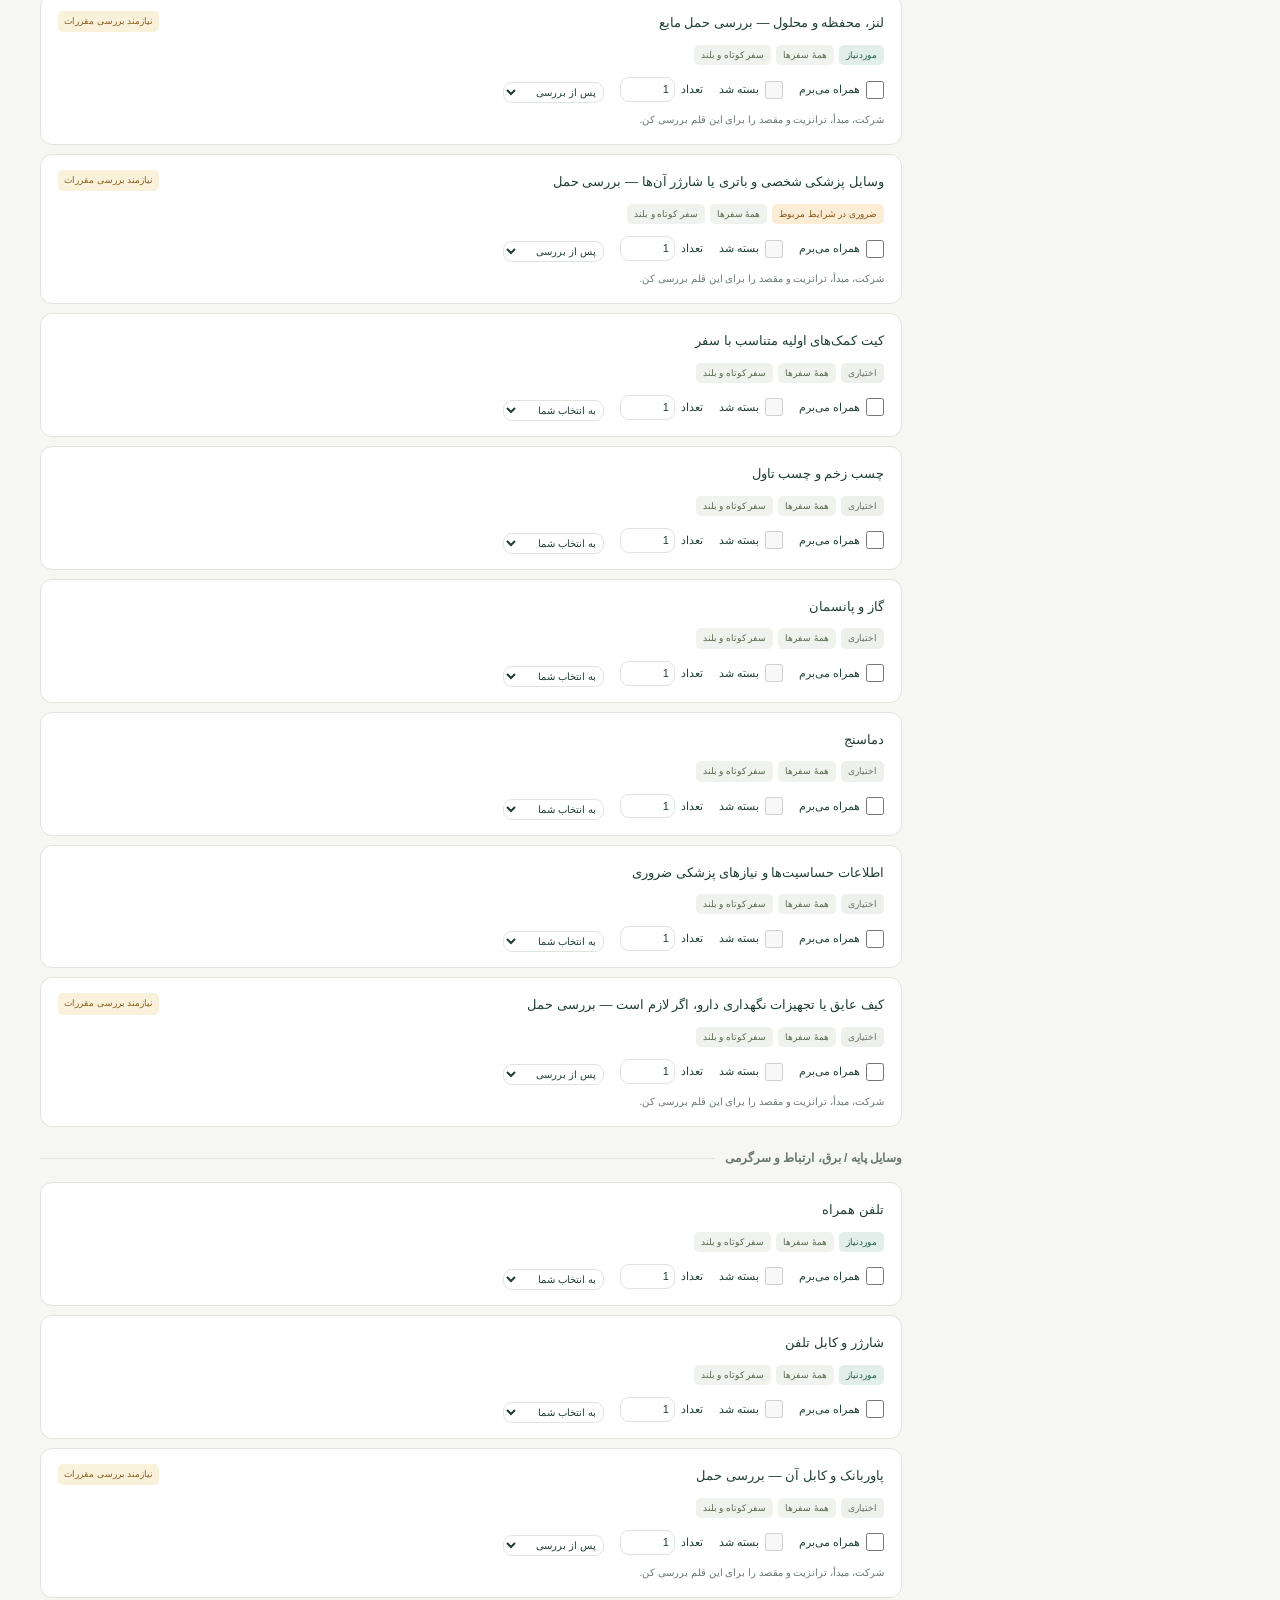
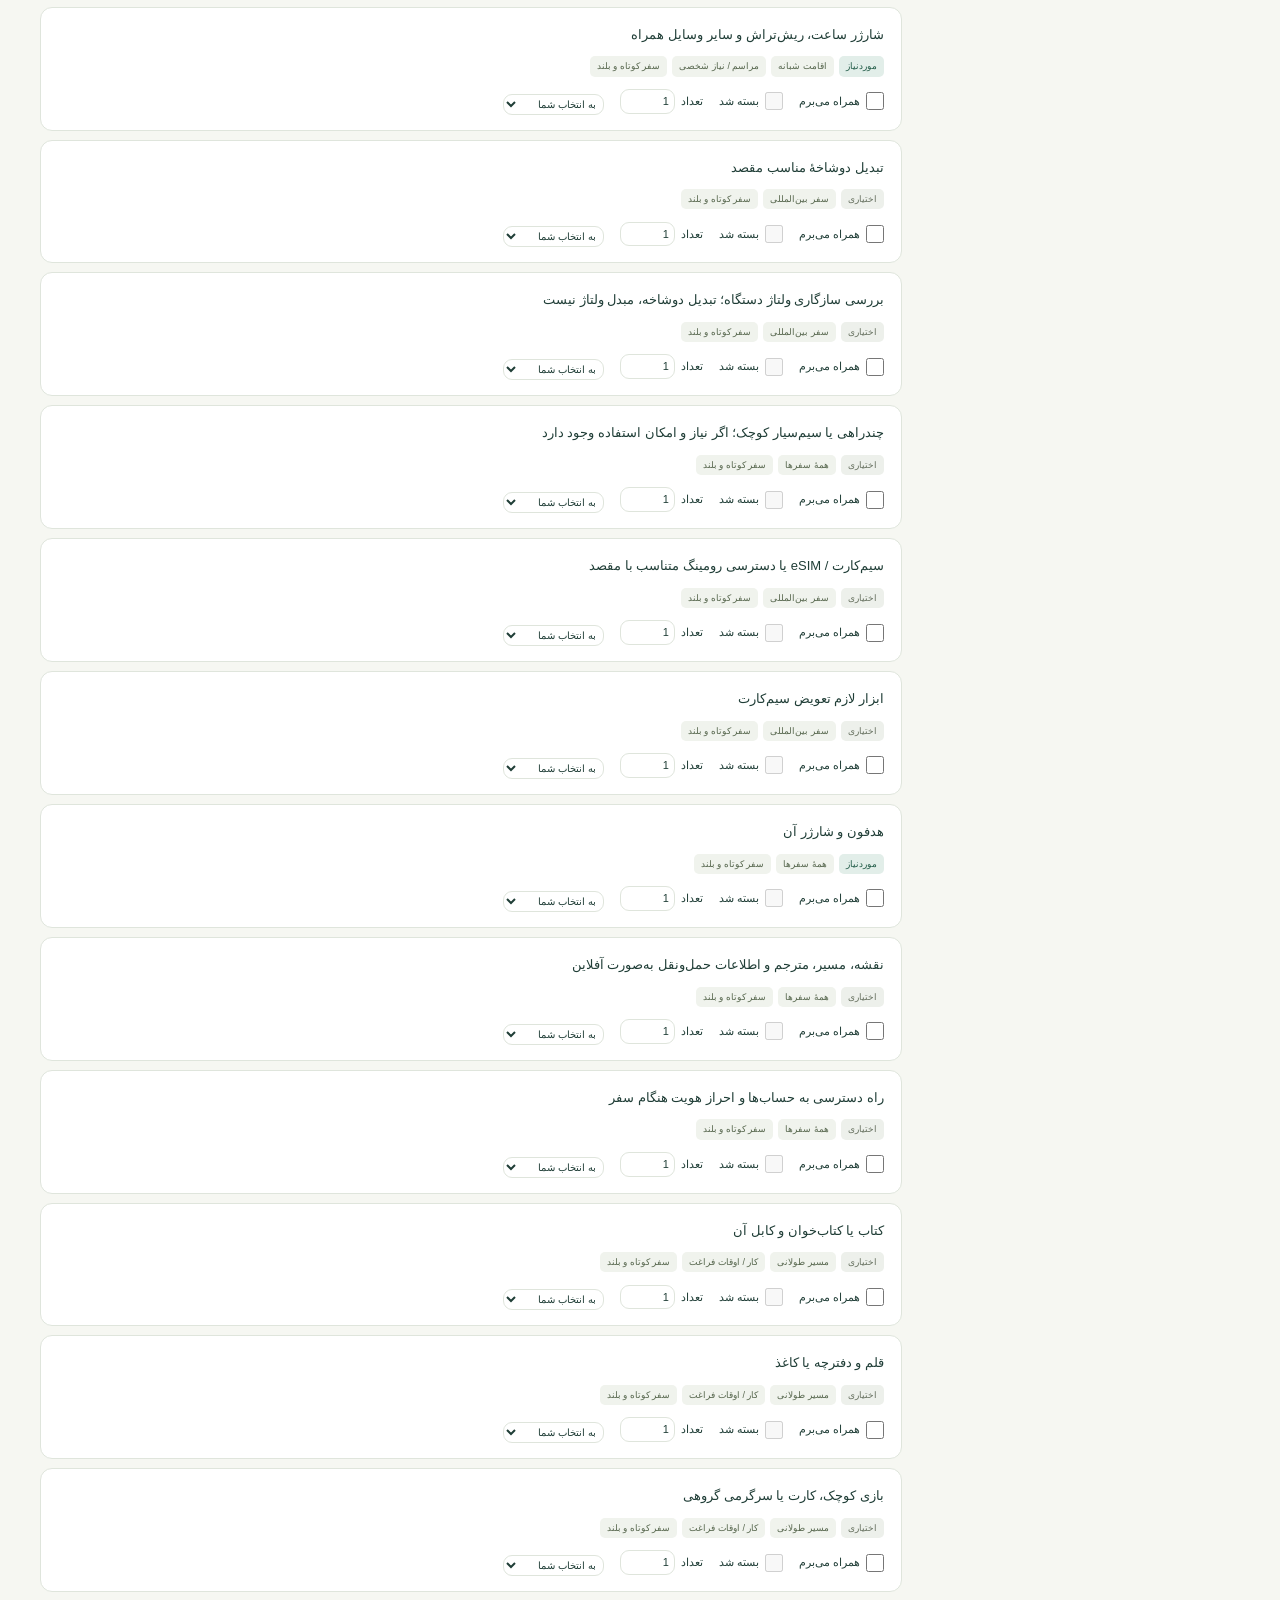
==== commit de3c974c: "Refresh browser assets for new baggage and item tags" ====
--- a/index.html
+++ b/index.html
@@ -1,6 +1,6 @@
 <!doctype html>
 <html lang="fa" dir="rtl">
-<head><meta charset="utf-8"><meta name="viewport" content="width=device-width,initial-scale=1"><meta name="theme-color" content="#174e43"><meta name="description" content="چک‌لیست فارسی سفر؛ انتخاب وسایل با توجه به مدت سفر، وسیله نقلیه، اقامتگاه و نوع بار."><title>همراه | چک‌لیست هوشمند سفر</title><link rel="stylesheet" href="style.css"><script defer src="data.js"></script><script defer src="core.js"></script><script defer src="print.js"></script><script defer src="app.js"></script></head>
+<head><meta charset="utf-8"><meta name="viewport" content="width=device-width,initial-scale=1"><meta name="theme-color" content="#174e43"><meta name="description" content="چک‌لیست فارسی سفر؛ انتخاب وسایل با توجه به مدت سفر، وسیله نقلیه، اقامتگاه و نوع بار."><title>همراه | چک‌لیست هوشمند سفر</title><link rel="stylesheet" href="style.css?v=20261026-1"><script defer src="data.js?v=20261026-1"></script><script defer src="core.js?v=20261026-1"></script><script defer src="print.js?v=20261026-1"></script><script defer src="app.js?v=20261026-1"></script></head>
 <body>
 <header><a class="brand" href="#">◈ <span>همراه</span><small>سبک‌تر ببند، آسوده‌تر برو</small></a><div><button id="export">خروجی متنی</button><button id="print" class="primary">خروجی PDF</button></div></header>
 <main>
--- a/style.css
+++ b/style.css
@@ -4,3 +4,5 @@
 @media(max-width:600px){.pdf-sheet{padding:18px}.pdf-meta{grid-template-columns:1fr}.pdf-place{width:70px}.pdf-status{width:48px}.pdf-qty{width:35px}#pdfDialog .pdf-actions{flex-direction:column;align-items:stretch}}
 @media print{html,body{background:white!important;margin:0!important;padding:0!important}body>header,body>main,body>#toast,body>dialog{display:none!important}body>#pdfDocument{display:block!important}#pdfDocument .pdf-sheet{padding:0;max-width:none;width:100%;font-size:11px}#pdfDocument .pdf-meta{grid-template-columns:1fr 1fr}#pdfDocument .pdf-status{width:16mm}#pdfDocument .pdf-qty{width:12mm}#pdfDocument .pdf-place{width:30mm}#pdfDocument *{-webkit-print-color-adjust:exact;print-color-adjust:exact}#pdfDocument .pdf-heading{break-inside:avoid}#pdfDocument .pdf-heading h1{font-size:22px}#pdfDocument .pdf-group{break-inside:auto}#pdfDocument .pdf-group tr{break-inside:avoid;page-break-inside:avoid}#pdfDocument .pdf-group thead{display:table-header-group}}
 @media print{dialog::backdrop{display:none!important}}
+
+[hidden]{display:none!important}.item-tags{display:flex;gap:5px;flex-wrap:wrap;margin-top:9px}.item-tags span{font-size:9px;line-height:1.8;border-radius:5px;padding:2px 7px}.trip-tag{background:#f0f3ed;color:#56664d}.priority-tag{background:#edf0eb;color:#66705f}.priority-tag.needed{background:#e2eee9;color:#225c48}.priority-tag.essential{background:#faecd5;color:#855414}.tag-guide{color:var(--muted);font-size:10px;margin:12px 0}.pdf-action-buttons{display:flex;gap:9px;flex-wrap:wrap}.pdf-item-tags{font-size:8px;color:#556b4c;margin-top:4px}.pdf-actions .pdf-action-buttons{flex-shrink:0}
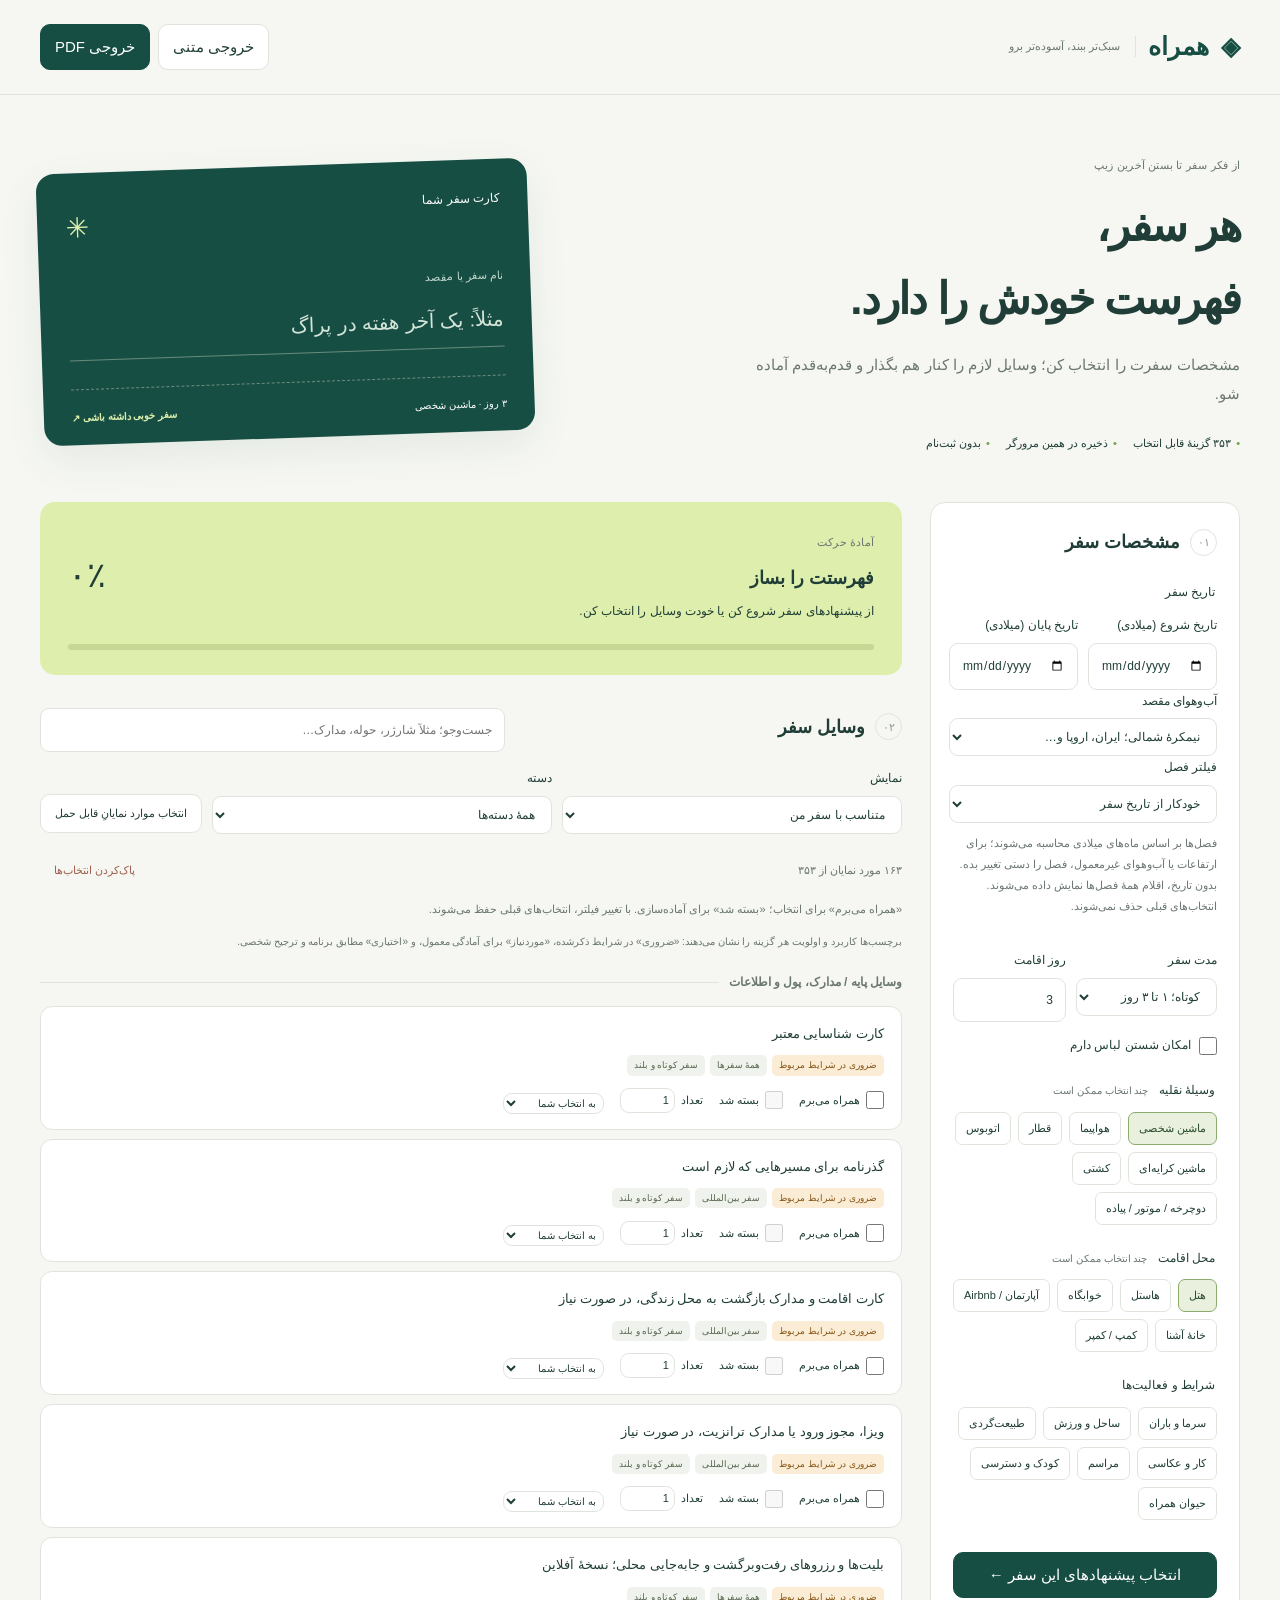
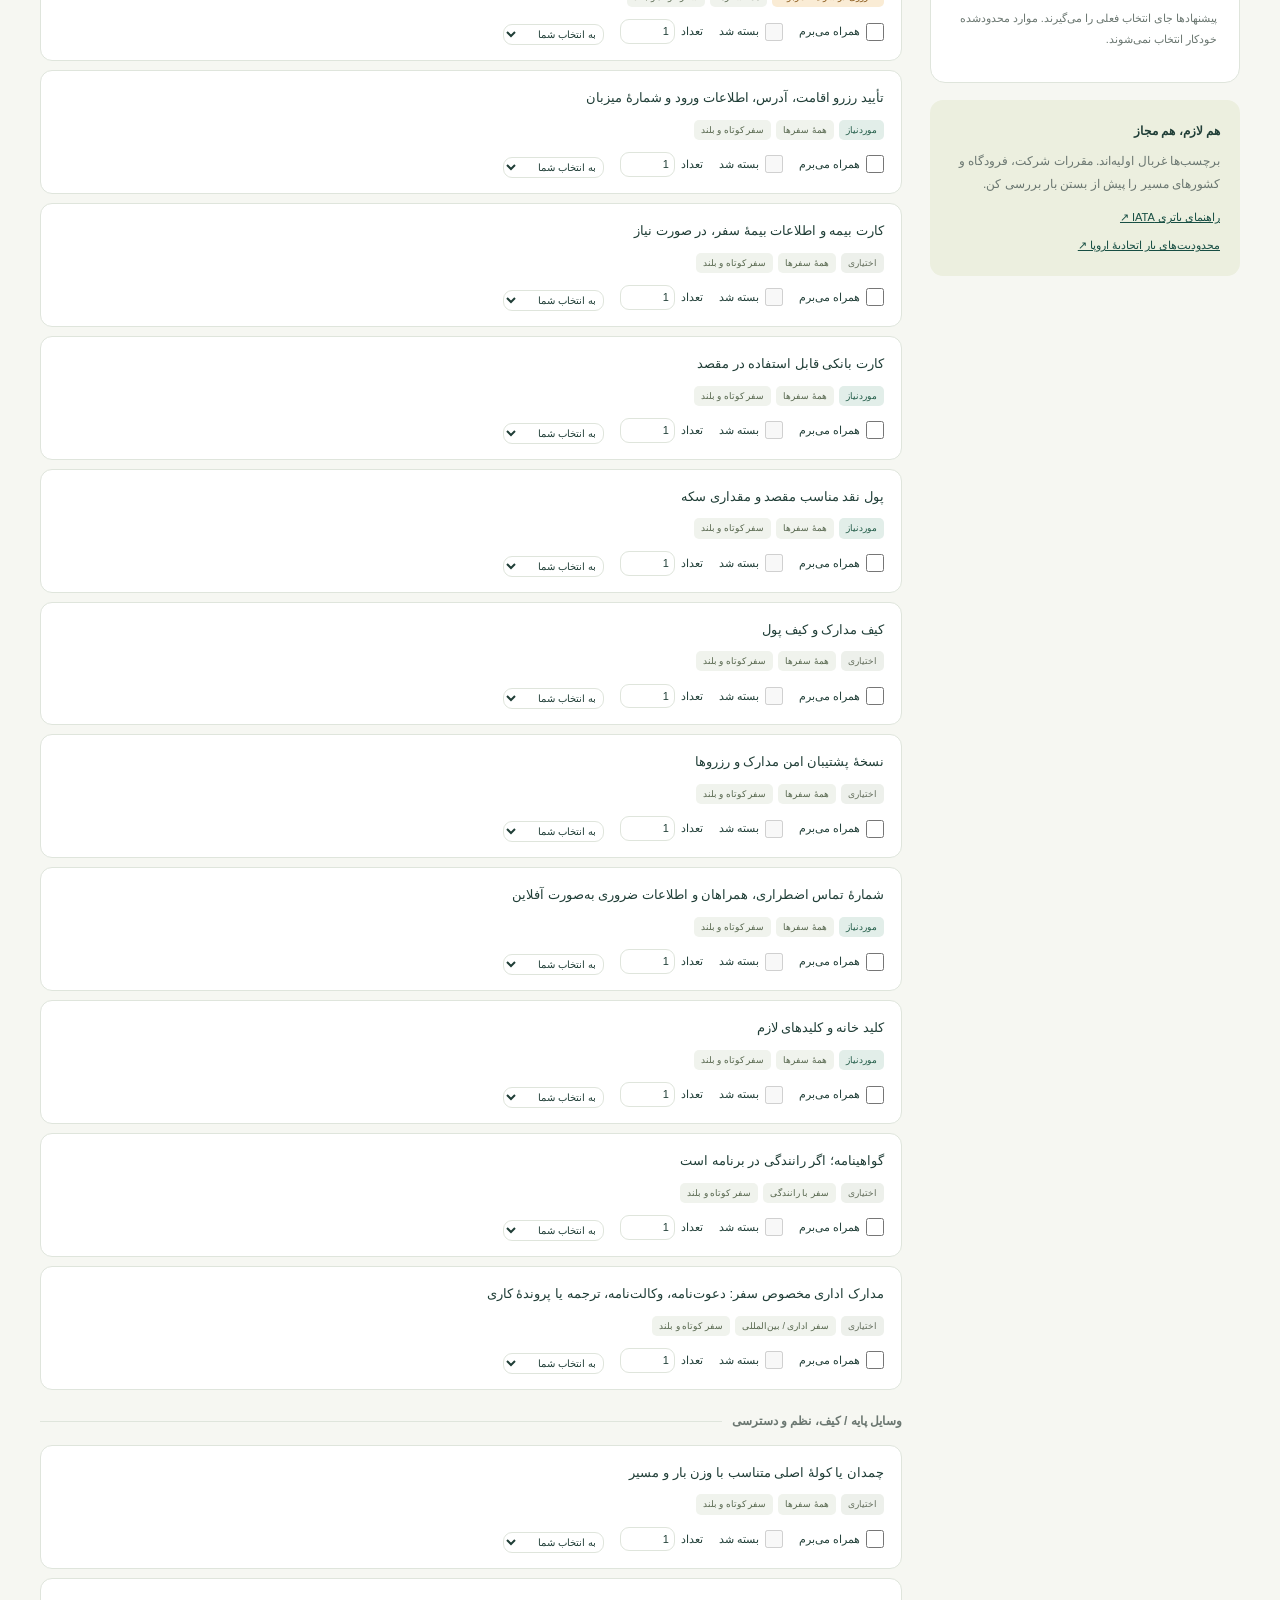
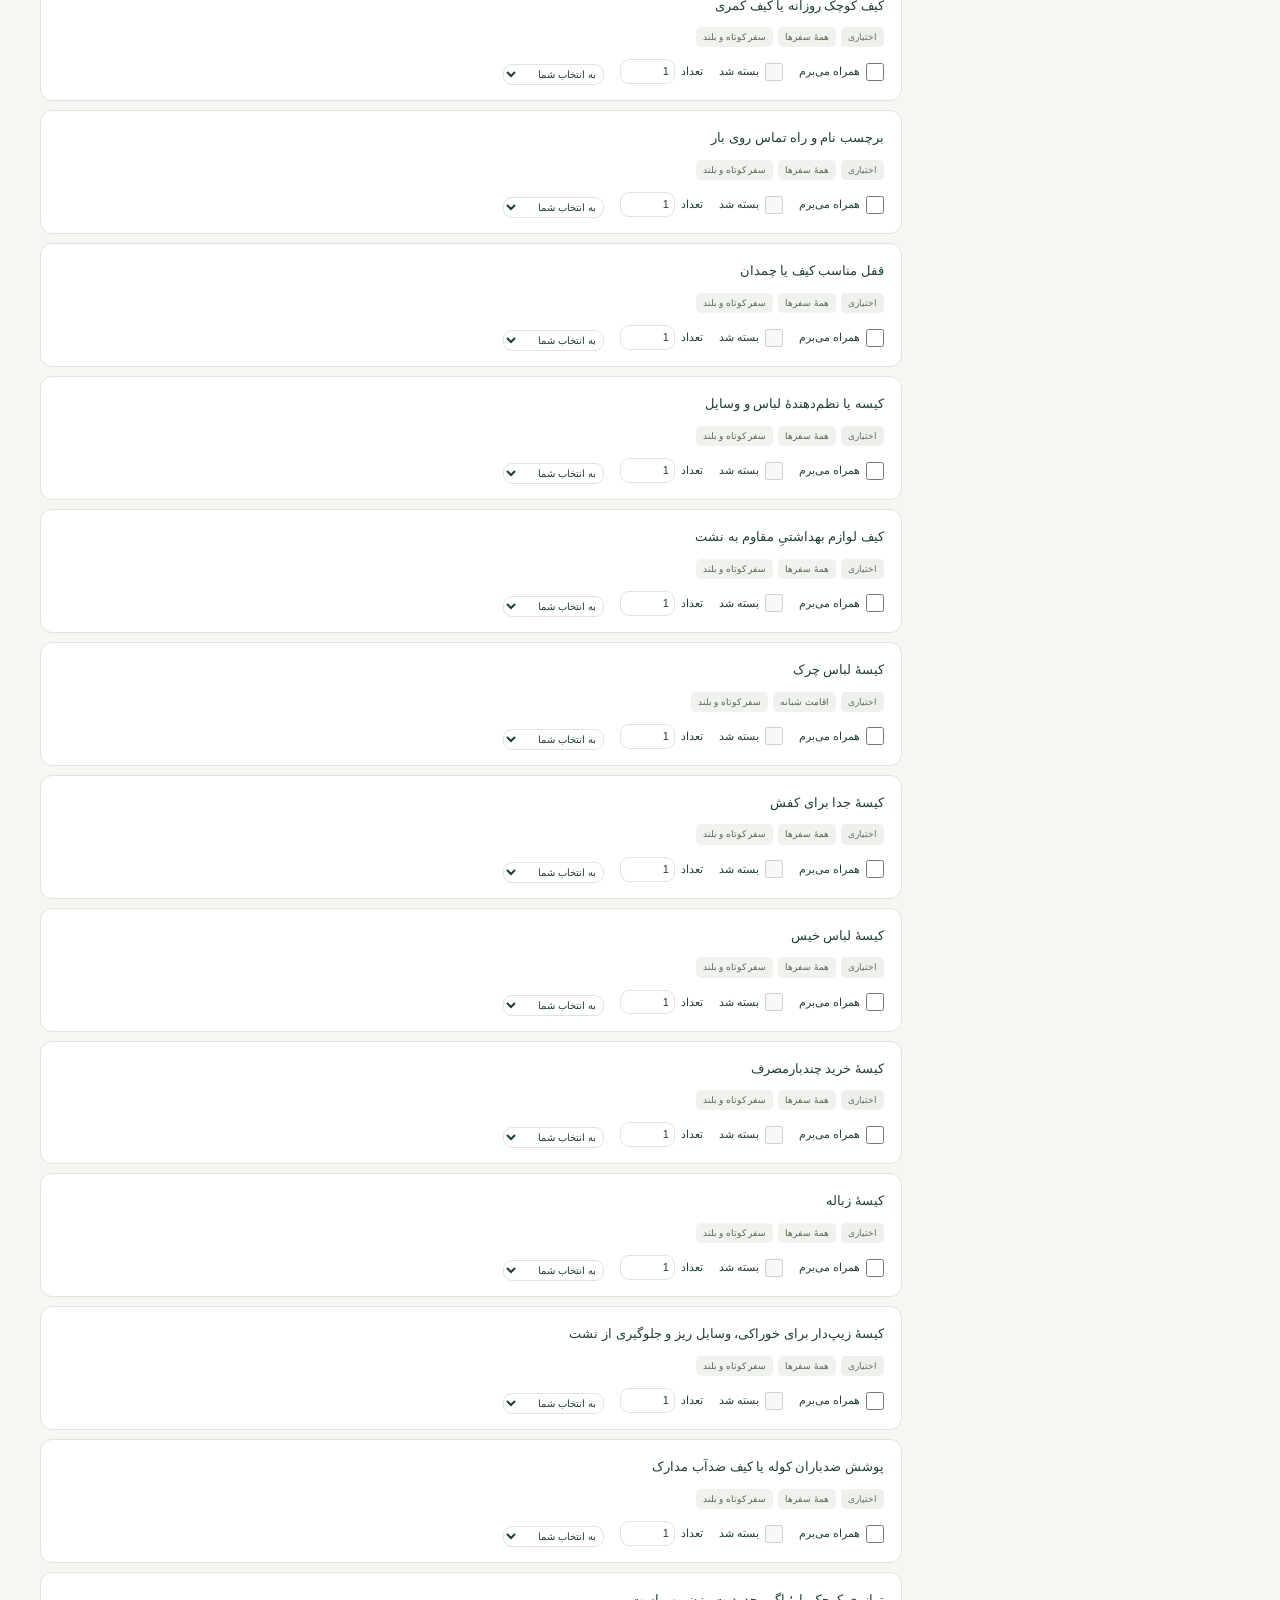
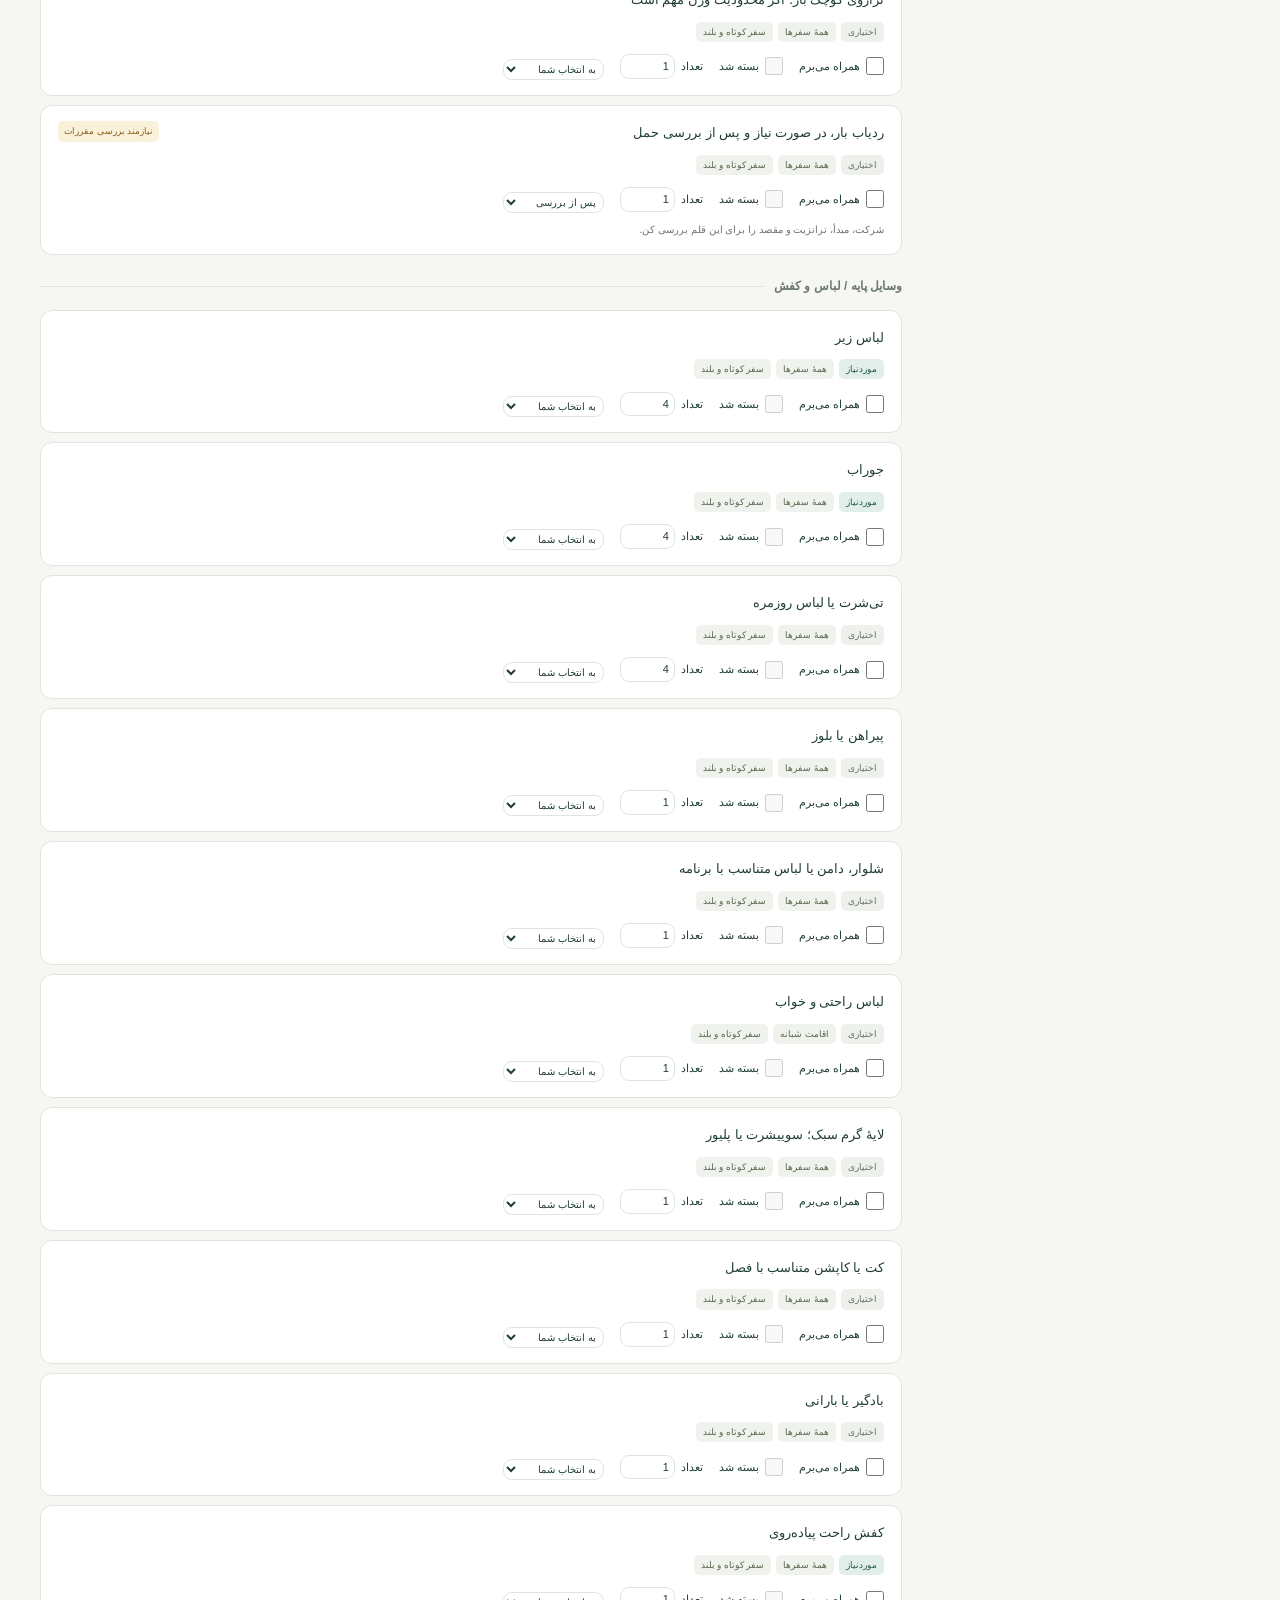
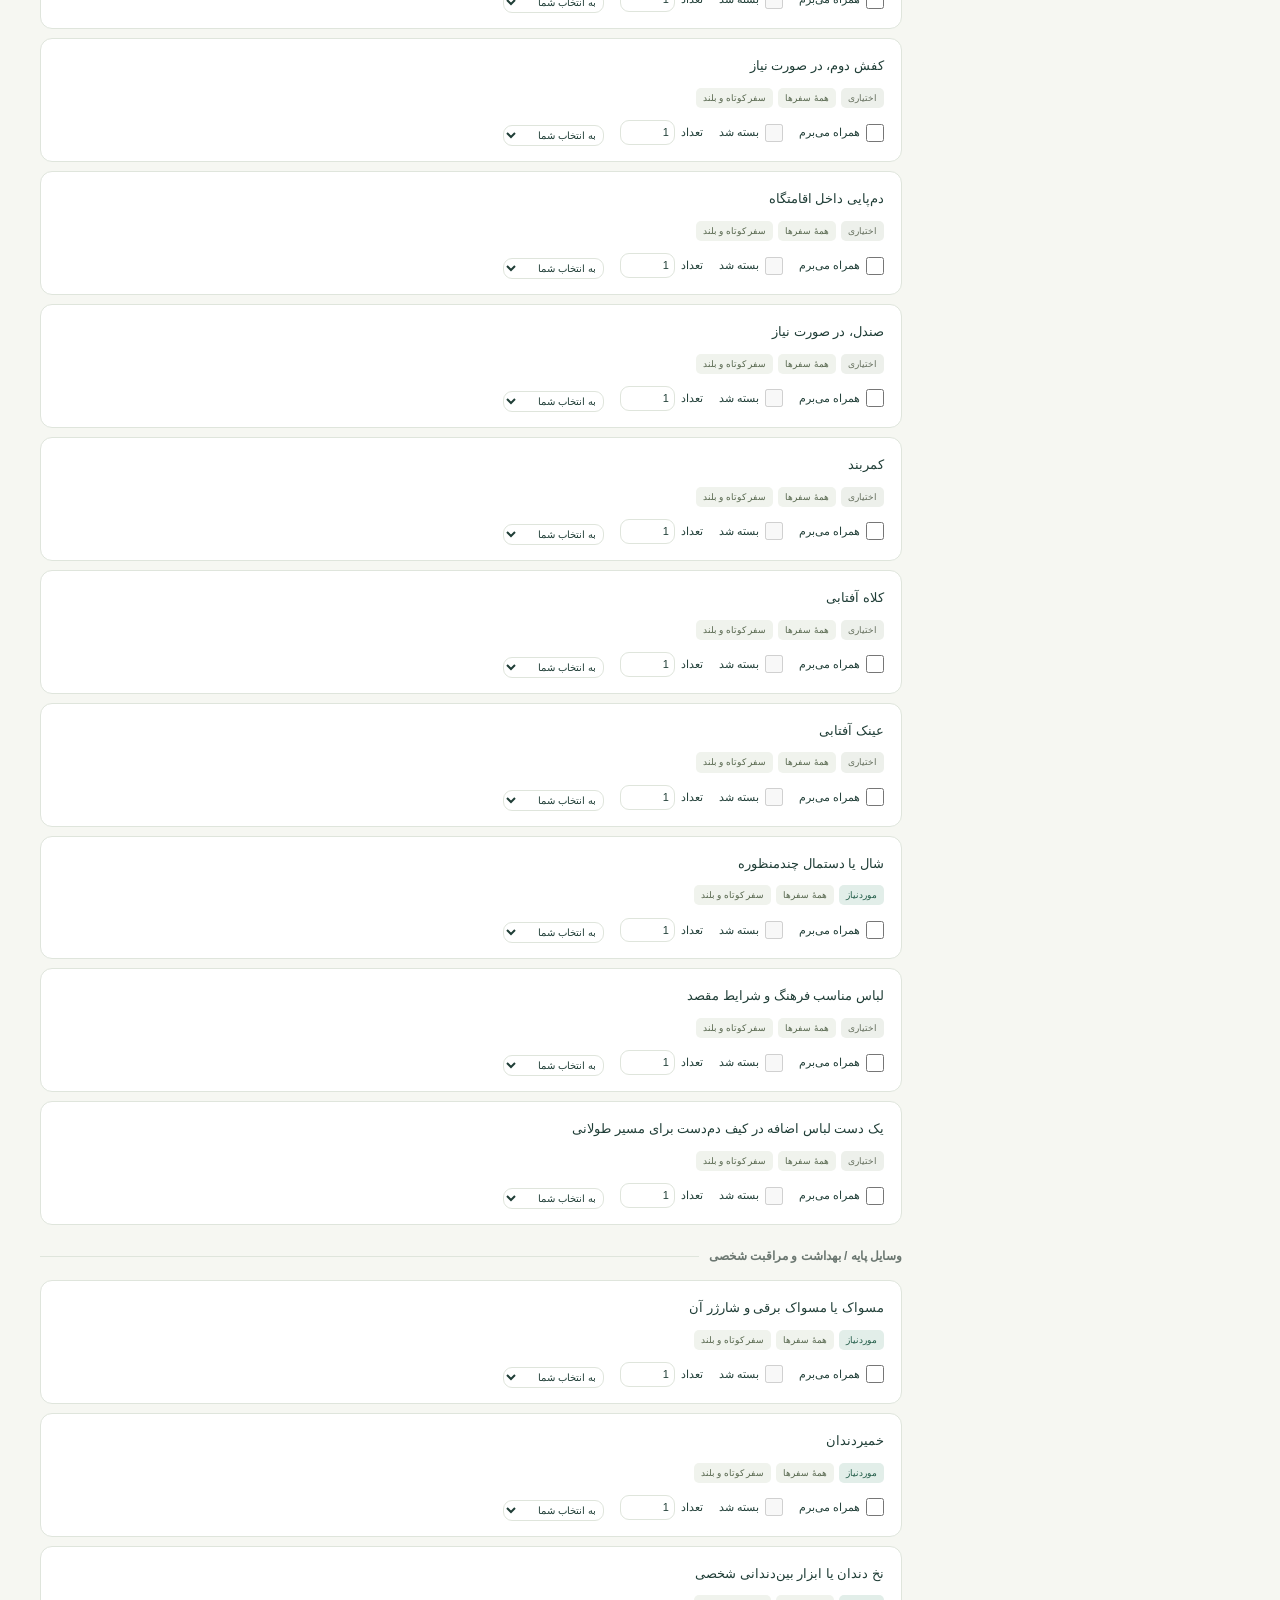
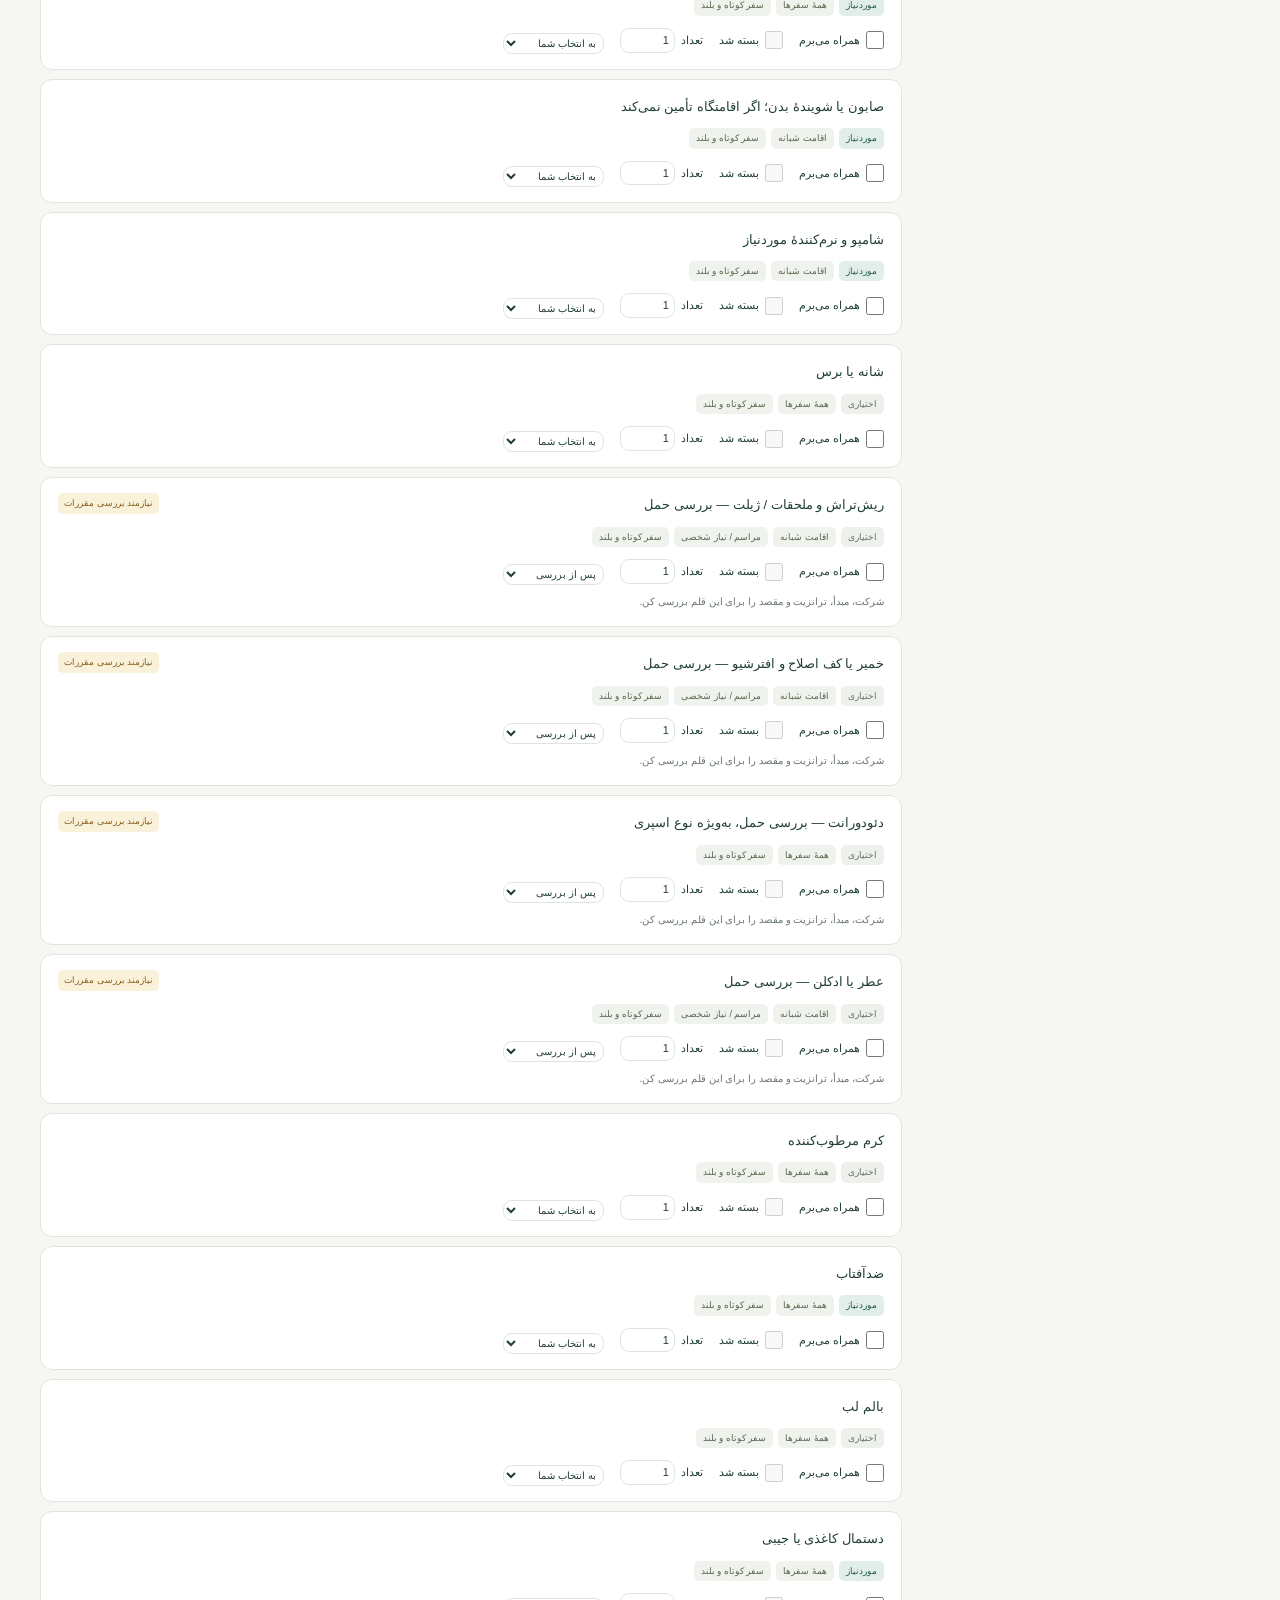
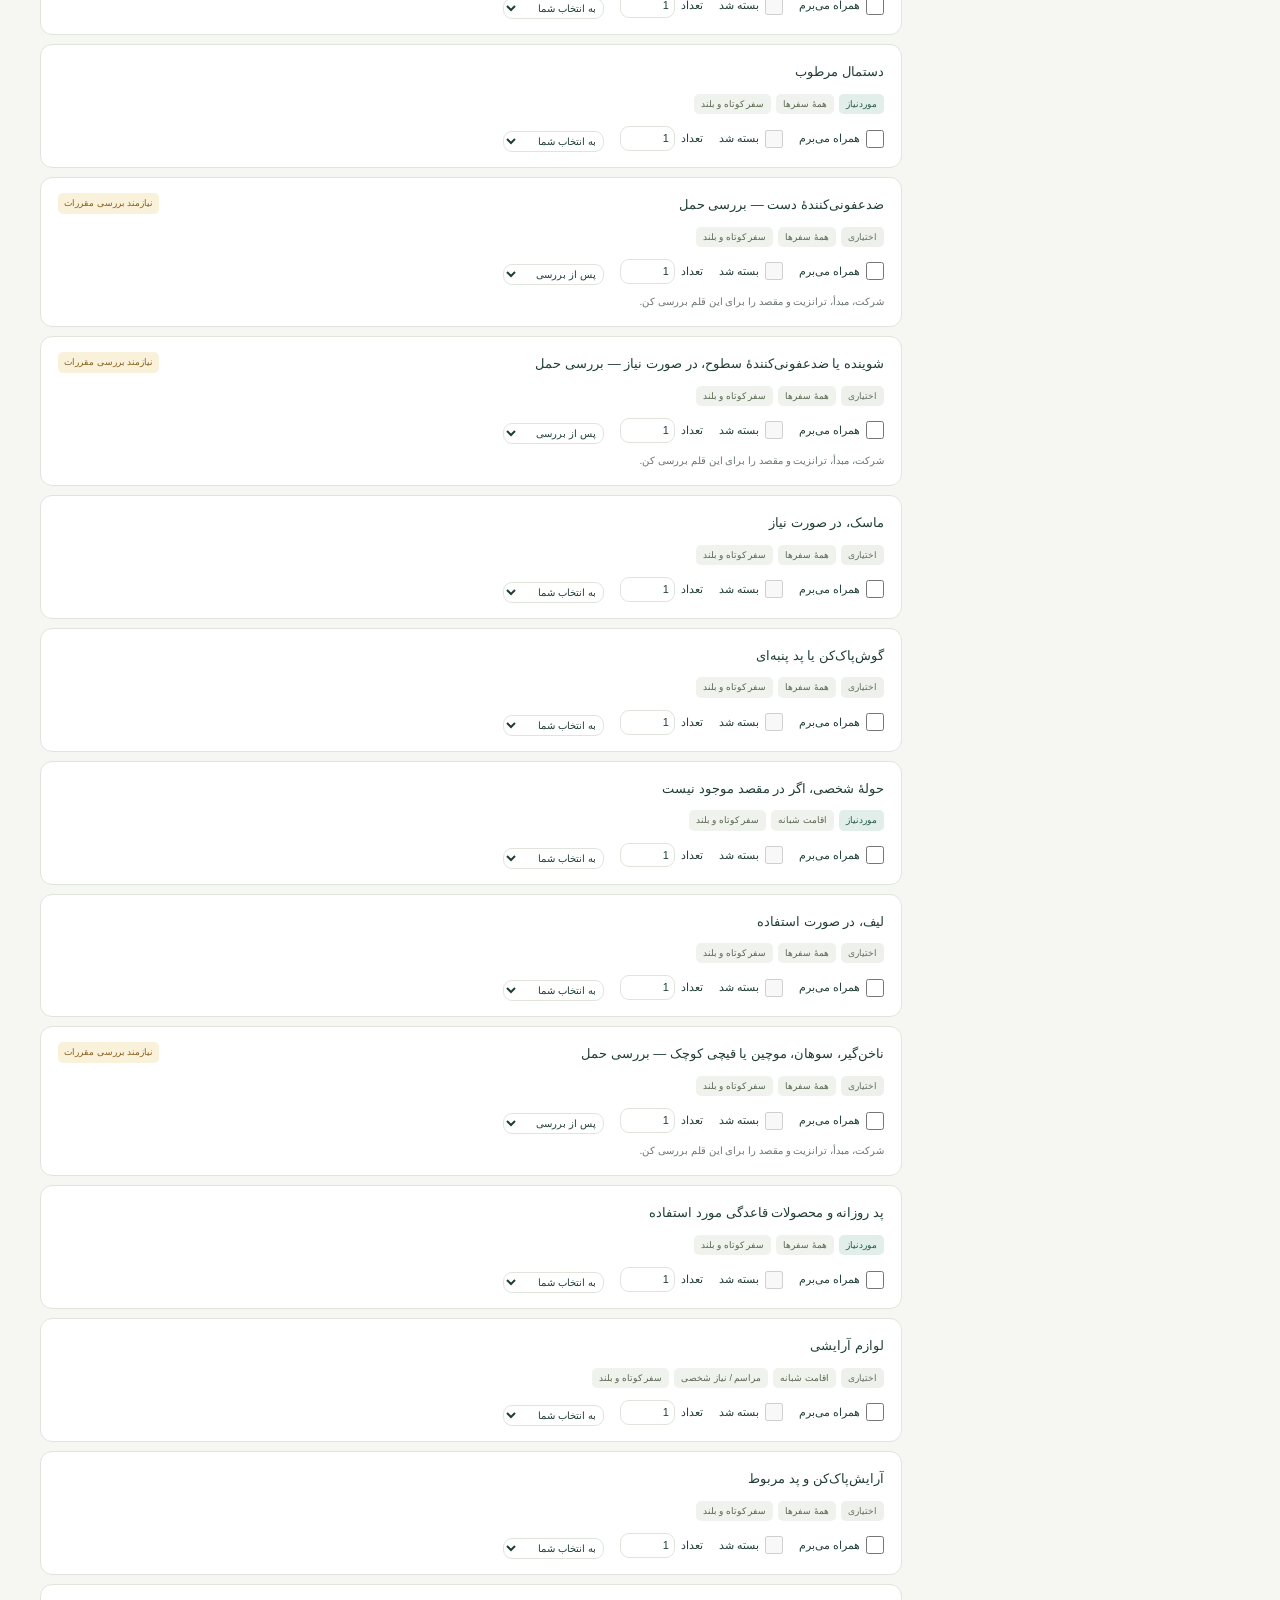
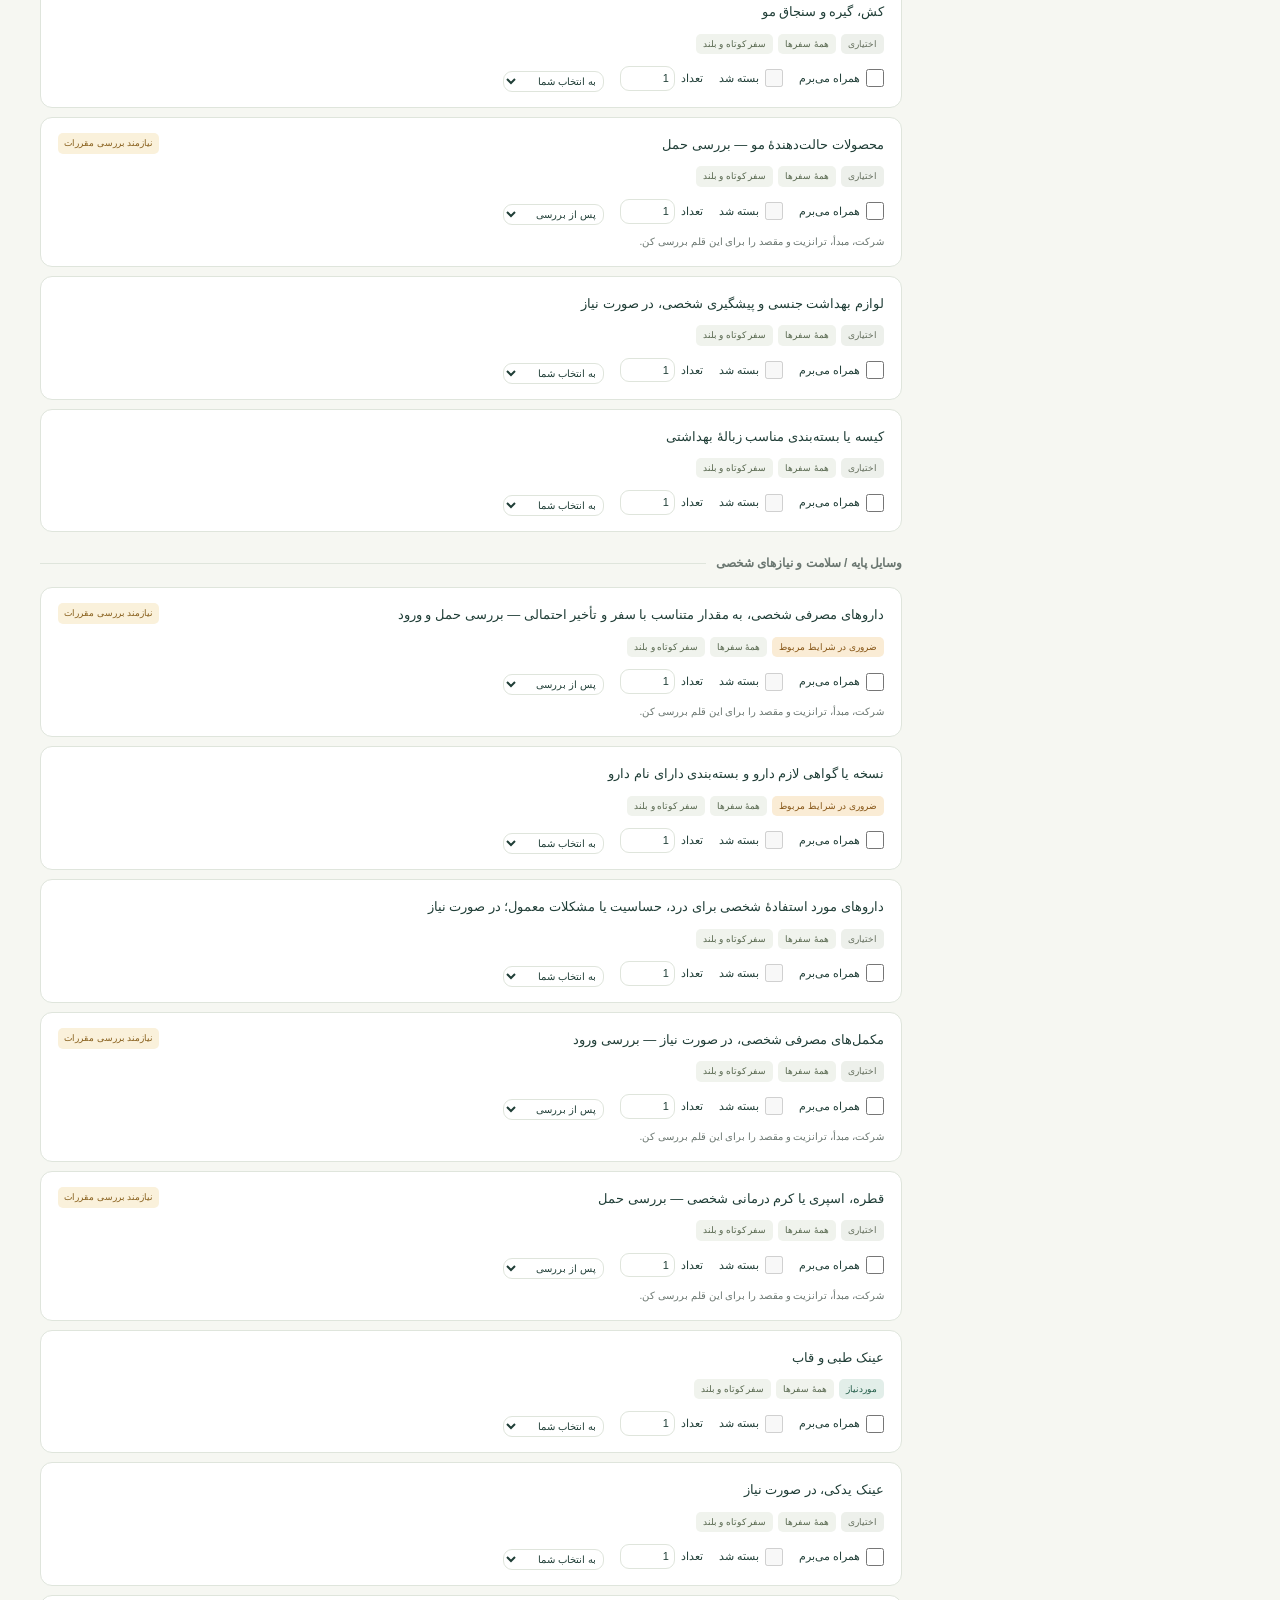
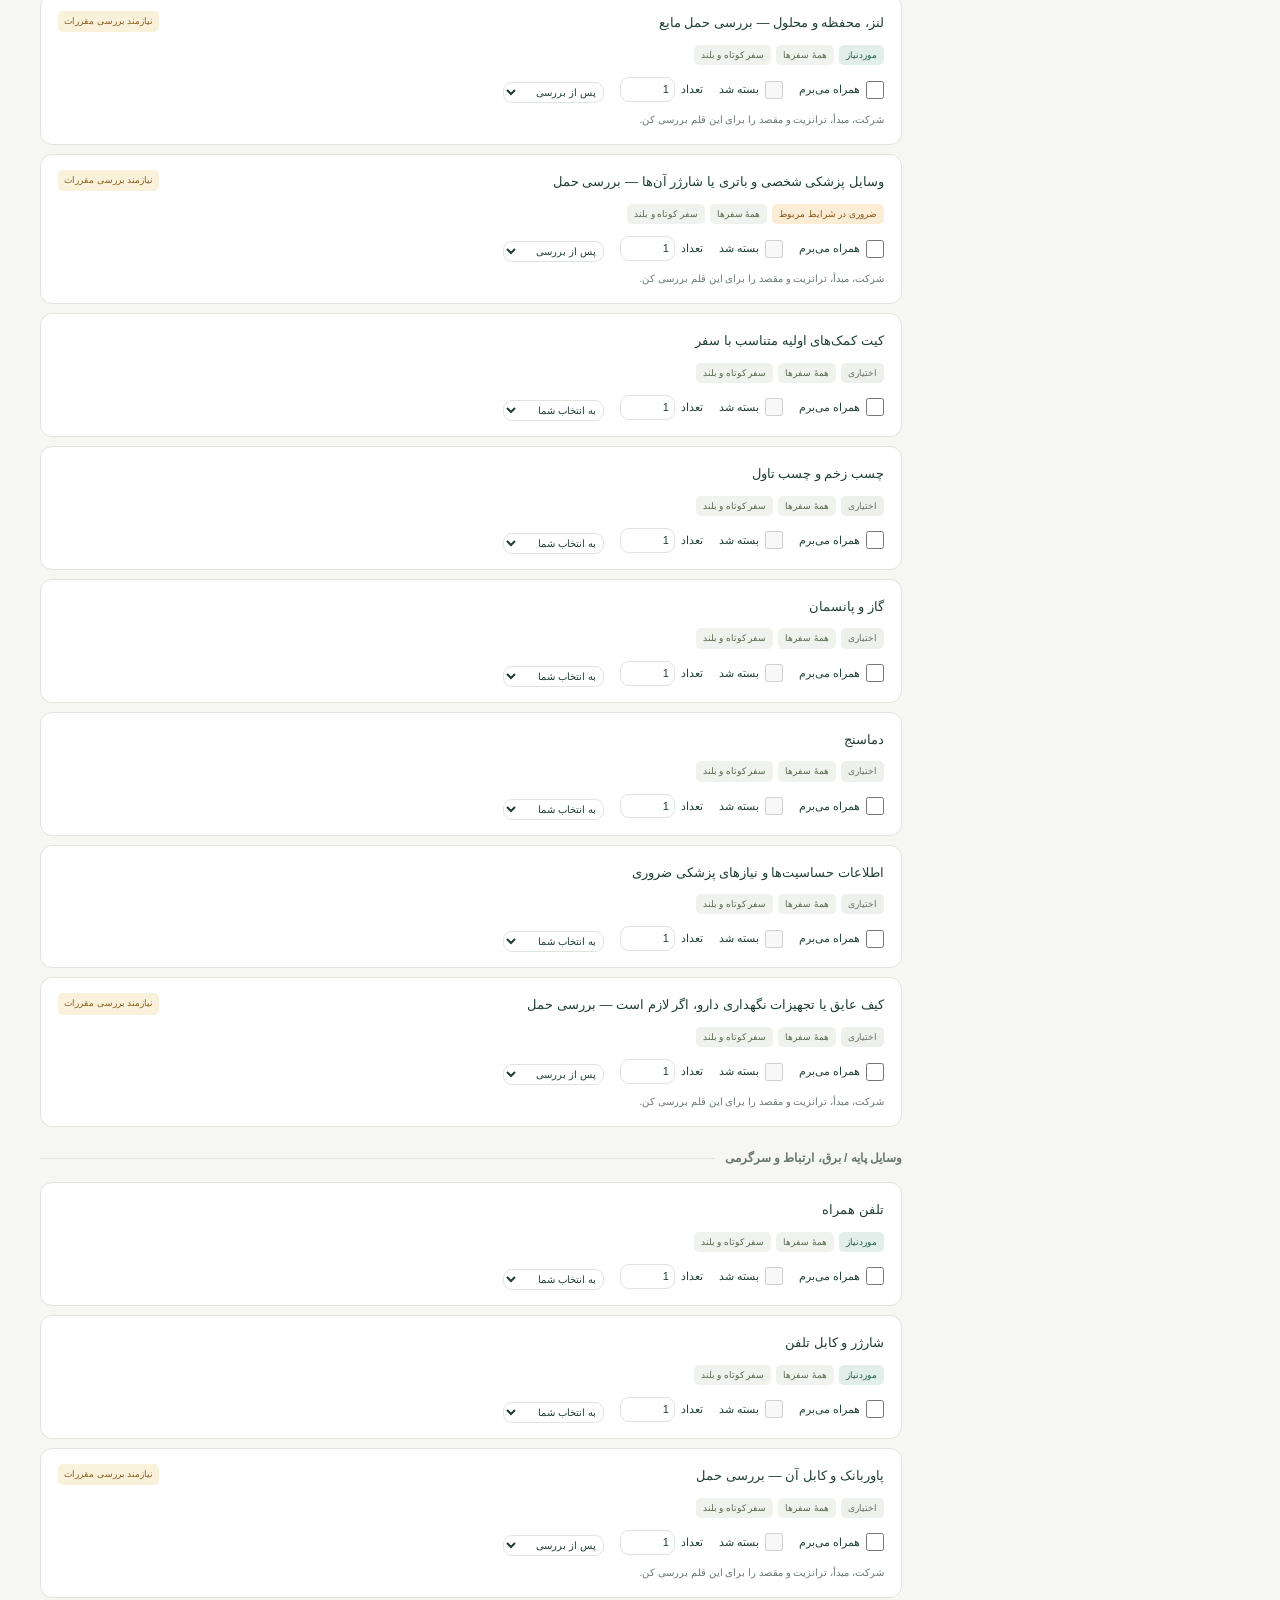
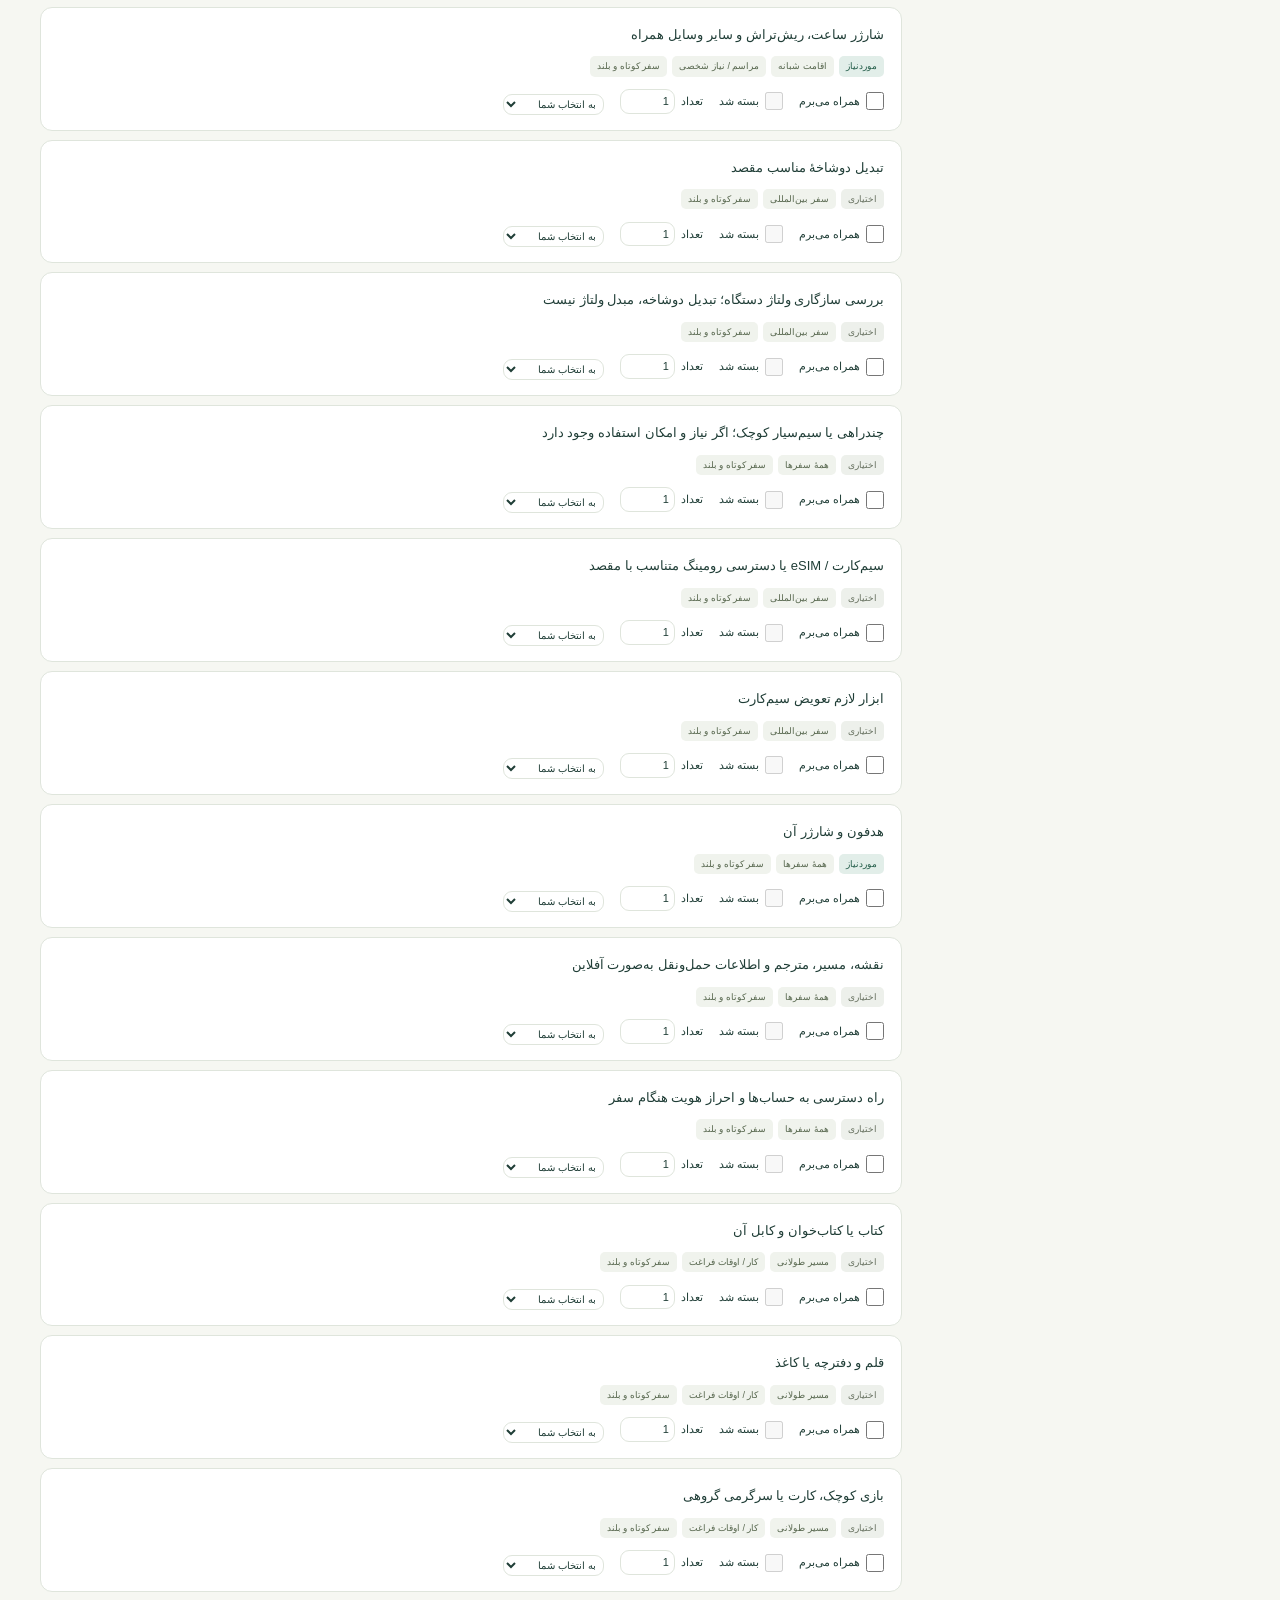
==== commit cdaef0d7: "Add seasonal tags and date-aware trip filtering" ====
--- a/index.html
+++ b/index.html
@@ -1,11 +1,12 @@
 <!doctype html>
 <html lang="fa" dir="rtl">
-<head><meta charset="utf-8"><meta name="viewport" content="width=device-width,initial-scale=1"><meta name="theme-color" content="#174e43"><meta name="description" content="چک‌لیست فارسی سفر؛ انتخاب وسایل با توجه به مدت سفر، وسیله نقلیه، اقامتگاه و نوع بار."><title>همراه | چک‌لیست هوشمند سفر</title><link rel="stylesheet" href="style.css?v=20261026-1"><script defer src="data.js?v=20261026-1"></script><script defer src="core.js?v=20261026-1"></script><script defer src="print.js?v=20261026-1"></script><script defer src="app.js?v=20261026-1"></script></head>
+<head><meta charset="utf-8"><meta name="viewport" content="width=device-width,initial-scale=1"><meta name="theme-color" content="#174e43"><meta name="description" content="چک‌لیست فارسی سفر؛ انتخاب وسایل با توجه به مدت سفر، وسیله نقلیه، اقامتگاه و نوع بار."><title>همراه | چک‌لیست هوشمند سفر</title><link rel="stylesheet" href="style.css?v=20261026-2"><script defer src="data.js?v=20261026-2"></script><script defer src="core.js?v=20261026-2"></script><script defer src="print.js?v=20261026-2"></script><script defer src="app.js?v=20261026-2"></script></head>
 <body>
 <header><a class="brand" href="#">◈ <span>همراه</span><small>سبک‌تر ببند، آسوده‌تر برو</small></a><div><button id="export">خروجی متنی</button><button id="print" class="primary">خروجی PDF</button></div></header>
 <main>
 <section class="hero"><div><span class="eyebrow">از فکر سفر تا بستن آخرین زیپ</span><h1>هر سفر،<br>فهرست خودش را دارد.</h1><p>مشخصات سفرت را انتخاب کن؛ وسایل لازم را کنار هم بگذار و قدم‌به‌قدم آماده شو.</p><div class="hero-chips"><span>۳۵۳ گزینهٔ قابل انتخاب</span><span>ذخیره در همین مرورگر</span><span>بدون ثبت‌نام</span></div></div><div class="ticket"><div class="ticket-top">کارت سفر شما <span>✳</span></div><label>نام سفر یا مقصد<input id="tripName" placeholder="مثلاً: یک آخر هفته در پراگ" maxlength="100"></label><div class="ticket-bottom"><span id="tripSummary"></span><b>سفر خوبی داشته باشی ↗</b></div></div></section>
-<div class="layout"><aside><div class="panel"><div class="section-title"><span>۰۱</span><h2>مشخصات سفر</h2></div><div class="two"><label>مدت سفر<select id="duration"><option value="short">کوتاه؛ ۱ تا ۳ روز</option><option value="medium">متوسط؛ ۴ تا ۷ روز</option><option value="long">بلند؛ ۸ روز و بیشتر</option></select></label><label>روز اقامت<input id="days" type="number" min="1" max="365" value="3"></label></div><label class="inline"><input id="laundry" type="checkbox"> امکان شستن لباس دارم</label><fieldset><legend>وسیلهٔ نقلیه <small>چند انتخاب ممکن است</small></legend><div id="transports" class="chips"></div></fieldset><fieldset><legend>محل اقامت <small>چند انتخاب ممکن است</small></legend><div id="stays" class="chips"></div></fieldset><div id="flightBaggage" hidden><label>بار پرواز<select id="baggage"><option value="checked">چمدان تحویلی + کیف کابین</option><option value="cabin">چمدان کابین؛ بدون بار تحویلی</option><option value="small">فقط کیف کوچک / کوله‌پشتی زیر صندلی</option></select></label><p class="hint">کیف کوچک و کوله‌پشتی در این گزینه یک نوع بارند؛ ابعاد و وزن مجاز زیر صندلی را مطابق بلیت بررسی کن.</p><details><summary>اندازه و وزن مجاز بلیت من</summary><div class="two"><label>ابعاد مجاز، سانتی‌متر<input id="dimensions" placeholder="مثلاً ۴۰ × ۳۰ × ۲۰" maxlength="60"></label><label>وزن مجاز، کیلوگرم<input id="weight" type="number" min="0" max="100" step="0.1" placeholder="طبق بلیت"></label></div><p class="hint">این اطلاعات یادداشت شماست؛ برنامه اندازه یا وزن واقعی بار را محاسبه نمی‌کند.</p></details></div><fieldset><legend>شرایط و فعالیت‌ها</legend><div id="activities" class="chips"></div></fieldset><button id="suggest" class="primary full">انتخاب پیشنهادهای این سفر ←</button><p class="hint">پیشنهادها جای انتخاب فعلی را می‌گیرند. موارد محدودشده خودکار انتخاب نمی‌شوند.</p></div><div class="rules"><b>هم لازم، هم مجاز</b><p>برچسب‌ها غربال اولیه‌اند. مقررات شرکت، فرودگاه و کشورهای مسیر را پیش از بستن بار بررسی کن.</p><a href="https://www.iata.org/en/youandiata/travelers/batteries" target="_blank" rel="noopener">راهنمای باتری IATA ↗</a><a href="https://europa.eu/youreurope/citizens/travel/carry/luggage-restrictions/" target="_blank" rel="noopener">محدودیت‌های بار اتحادیهٔ اروپا ↗</a></div></aside>
+<div class="layout"><aside><div class="panel"><div class="section-title"><span>۰۱</span><h2>مشخصات سفر</h2></div><fieldset class="trip-dates"><legend>تاریخ سفر</legend><div class="two"><label>تاریخ شروع (میلادی)<input id="startDate" type="date"></label><label>تاریخ پایان (میلادی)<input id="endDate" type="date"></label></div><label>آب‌وهوای مقصد<select id="hemisphere"><option value="north">نیمکرهٔ شمالی؛ ایران، اروپا و…</option><option value="south">نیمکرهٔ جنوبی؛ استرالیا و…</option><option value="tropical">گرمسیری؛ بدون حذف فصلی</option></select></label><label>فیلتر فصل<select id="seasonMode"><option value="auto">خودکار از تاریخ سفر</option><option value="all">نمایش همهٔ فصل‌ها</option><option value="spring">بهار</option><option value="summer">تابستان</option><option value="autumn">پاییز</option><option value="winter">زمستان</option></select></label><p id="seasonSummary" class="season-summary" role="status"></p><p class="hint">فصل‌ها بر اساس ماه‌های میلادی محاسبه می‌شوند؛ برای ارتفاعات یا آب‌وهوای غیرمعمول، فصل را دستی تغییر بده. بدون تاریخ، اقلام همهٔ فصل‌ها نمایش داده می‌شوند. انتخاب‌های قبلی حذف نمی‌شوند.</p></fieldset><div class="two"><label>مدت سفر<select id="duration"><option value="short">کوتاه؛ ۱ تا ۳ روز</option><option value="medium">متوسط؛ ۴ تا ۷ روز</option><option value="long">بلند؛ ۸ روز و بیشتر</option></select></label><label>روز اقامت<input id="days" type="number" min="1" max="365" value="3"></label></div><label class="inline"><input id="laundry" type="checkbox"> امکان شستن لباس دارم</label><fieldset><legend>وسیلهٔ نقلیه <small>چند انتخاب ممکن است</small></legend><div id="transports" class="chips"></div></fieldset><fieldset><legend>محل اقامت <small>چند انتخاب ممکن است</small></legend><div id="stays" class="chips"></div></fieldset><div id="flightBaggage" hidden><label>بار پرواز<select id="baggage"><option value="checked">چمدان تحویلی + کیف کابین</option><option value="cabin">چمدان کابین؛ بدون بار تحویلی</option><option value="small">فقط کیف کوچک / کوله‌پشتی زیر صندلی</option></select></label><p class="hint">کیف کوچک و کوله‌پشتی در این گزینه یک نوع بارند؛ ابعاد و وزن مجاز زیر صندلی را مطابق بلیت بررسی کن.</p><details><summary>اندازه و وزن مجاز بلیت من</summary><div class="two"><label>ابعاد مجاز، سانتی‌متر<input id="dimensions" placeholder="مثلاً ۴۰ × ۳۰ × ۲۰" maxlength="60"></label><label>وزن مجاز، کیلوگرم<input id="weight" type="number" min="0" max="100" step="0.1" placeholder="طبق بلیت"></label></div><p class="hint">این اطلاعات یادداشت شماست؛ برنامه اندازه یا وزن واقعی بار را محاسبه نمی‌کند.</p></details></div><fieldset><legend>شرایط و فعالیت‌ها</legend><div id="activities" class="chips"></div></fieldset><button id="suggest" class="primary full">انتخاب پیشنهادهای این سفر ←</button><p class="hint">پیشنهادها جای انتخاب فعلی را می‌گیرند. موارد محدودشده خودکار انتخاب نمی‌شوند.</p></div><div class="rules"><b>هم لازم، هم مجاز</b><p>برچسب‌ها غربال اولیه‌اند. مقررات شرکت، فرودگاه و کشورهای مسیر را پیش از بستن بار بررسی کن.</p><a href="https://www.iata.org/en/youandiata/travelers/batteries" target="_blank" rel="noopener">راهنمای باتری IATA ↗</a><a href="https://europa.eu/youreurope/citizens/travel/carry/luggage-restrictions/" target="_blank" rel="noopener">محدودیت‌های بار اتحادیهٔ اروپا ↗</a></div></aside>
 <section class="workspace"><div class="progress-card"><div><span class="eyebrow">آمادهٔ حرکت</span><h2 id="progressTitle">فهرستت را بساز</h2><p id="progressText"></p></div><div class="progress-number" id="percent">۰٪</div><progress id="progress" max="100" value="0" aria-label="پیشرفت بسته‌بندی"></progress></div><div class="toolbar"><div class="section-title"><span>۰۲</span><h2>وسایل سفر</h2></div><label class="search"><span class="sr">جست‌وجوی وسایل</span><input id="search" type="search" placeholder="جست‌وجو؛ مثلاً شارژر، حوله، مدارک…"></label></div><div class="filters"><label>نمایش<select id="view"><option value="relevant">متناسب با سفر من</option><option value="all">تمام بانک وسایل</option><option value="selected">انتخاب‌شده‌ها</option><option value="remaining">بسته‌بندی نشده‌ها</option><option value="check">نیازمند بررسی</option><option value="blocked">کنارگذاشته‌شده برای حمل</option></select></label><label>دسته<select id="category"><option value="all">همهٔ دسته‌ها</option></select></label><button id="selectVisible">انتخاب موارد نمایانِ قابل حمل</button></div><div class="list-head"><span id="resultCount"></span><button id="clear">پاک‌کردن انتخاب‌ها</button></div><p class="hint">«همراه می‌برم» برای انتخاب؛ «بسته شد» برای آماده‌سازی. با تغییر فیلتر، انتخاب‌های قبلی حفظ می‌شوند.</p><p class="tag-guide">برچسب‌ها کاربرد و اولویت هر گزینه را نشان می‌دهند: «ضروری» در شرایط ذکرشده، «موردنیاز» برای آمادگی معمول، و «اختیاری» مطابق برنامه و ترجیح شخصی.</p><div id="list"></div><div class="panel custom"><h3>چیزی جا مانده؟</h3><form id="customForm"><label class="sr" for="customText">نام وسیلهٔ شخصی</label><input id="customText" placeholder="وسیلهٔ شخصی خودت را اضافه کن" maxlength="200" required><button class="primary">افزودن</button></form></div></section></div>
 <footer>همراه — بر پایهٔ فهرست جامع وسایل سفر <span>اطلاعات سفر فقط روی این دستگاه ذخیره می‌شود؛ خروجی بگیر تا همراهت بماند.</span></footer></main><div id="toast" role="status" aria-live="polite"></div><dialog id="confirmDialog"><h2 id="dialogTitle"></h2><p id="dialogText"></p><div><button id="cancelDialog">انصراف</button><button id="acceptDialog" class="primary">تأیید</button></div></dialog>
 <dialog id="pdfDialog" aria-labelledby="pdfTitle"><div class="pdf-dialog-top"><div><h2 id="pdfTitle">خروجی نهایی PDF</h2><p id="pdfSummary"></p></div></div><p class="pdf-help">در پنجرهٔ چاپ، مقصد را روی <b>Save as PDF / ذخیره به‌صورت PDF</b> بگذار؛ کاغذ A4 و حالت عمودی را انتخاب کن. برای خروجی تمیز، سرصفحه و پاصفحهٔ مرورگر را خاموش کن.</p><div id="pdfPreview"></div><div class="pdf-actions"><span>تمام موارد انتخاب‌شده، حتی موارد پنهان‌شده با فیلتر</span><div class="pdf-action-buttons"><button id="closePdf" aria-label="بستن پیش‌نمایش PDF">بستن</button><button id="savePdf" class="primary">ذخیره PDF / چاپ</button></div></div></dialog><section id="pdfDocument" aria-hidden="true"></section></body></html>
+
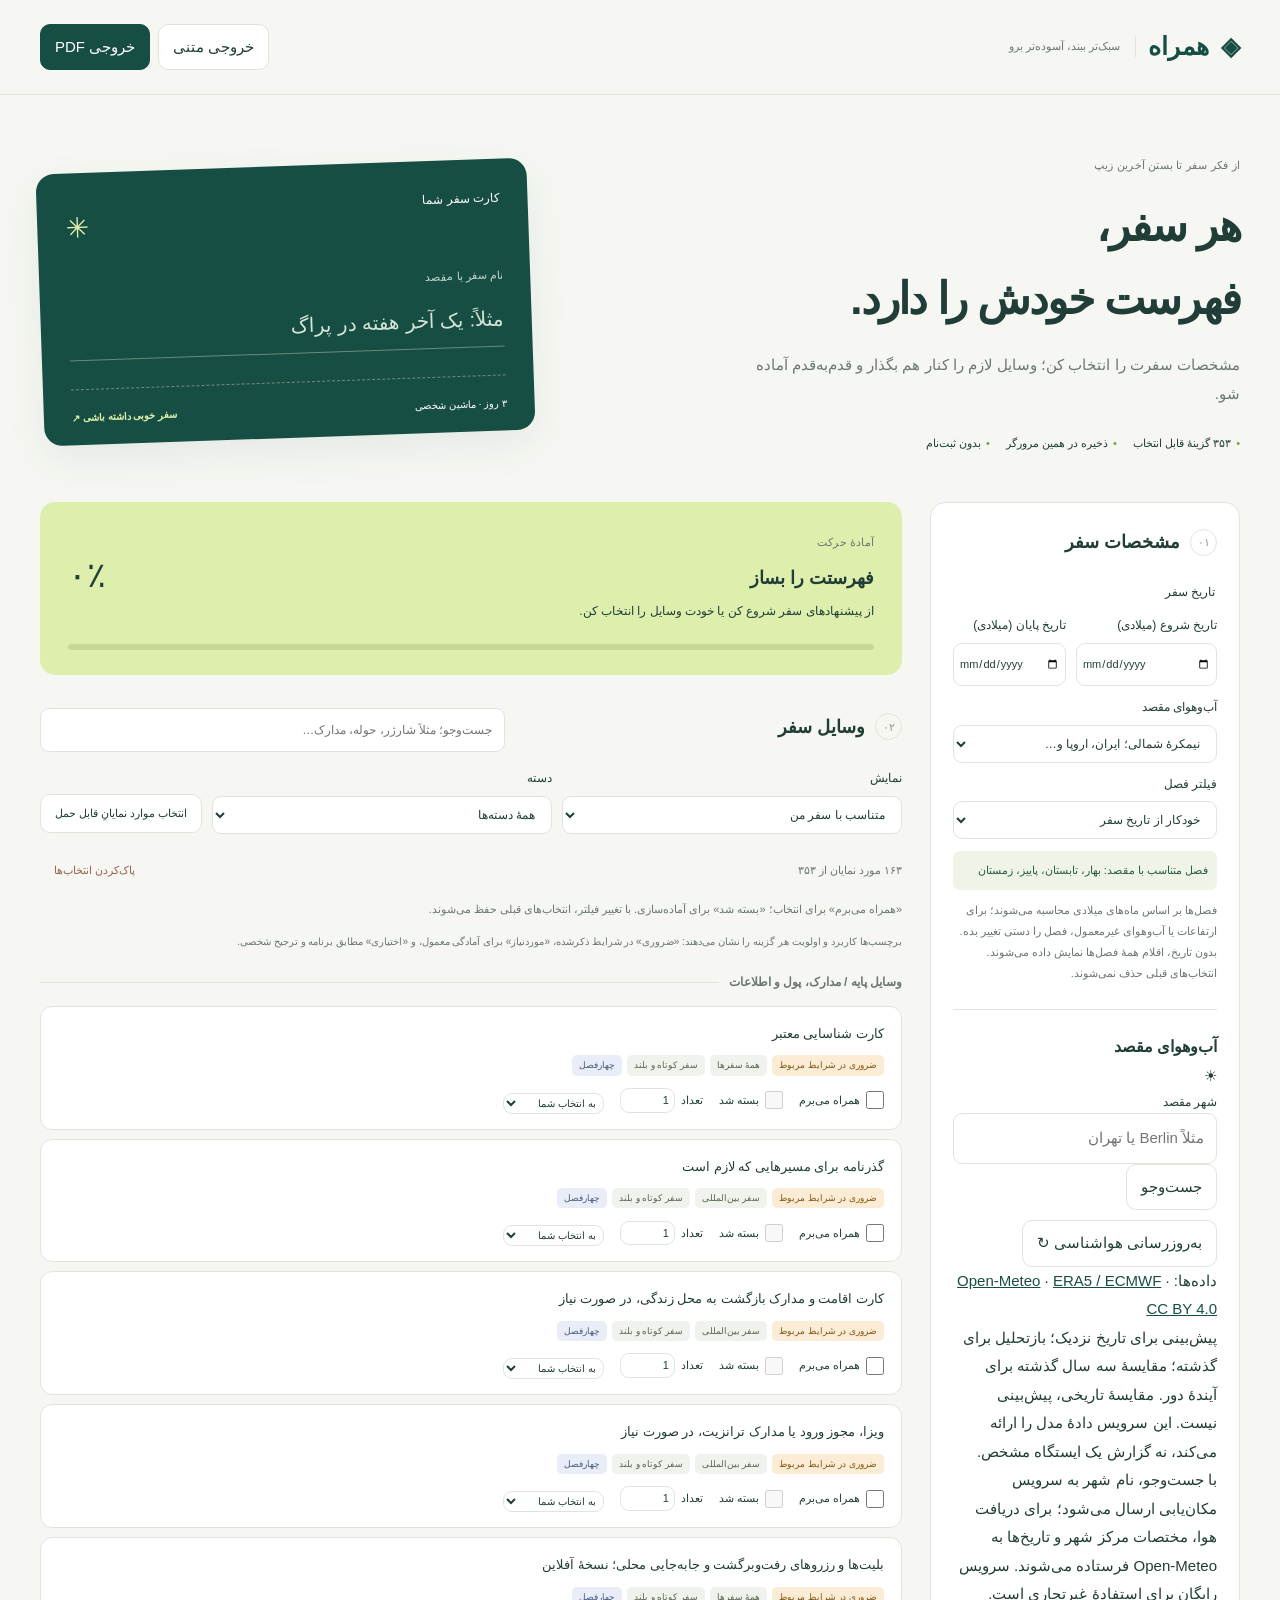
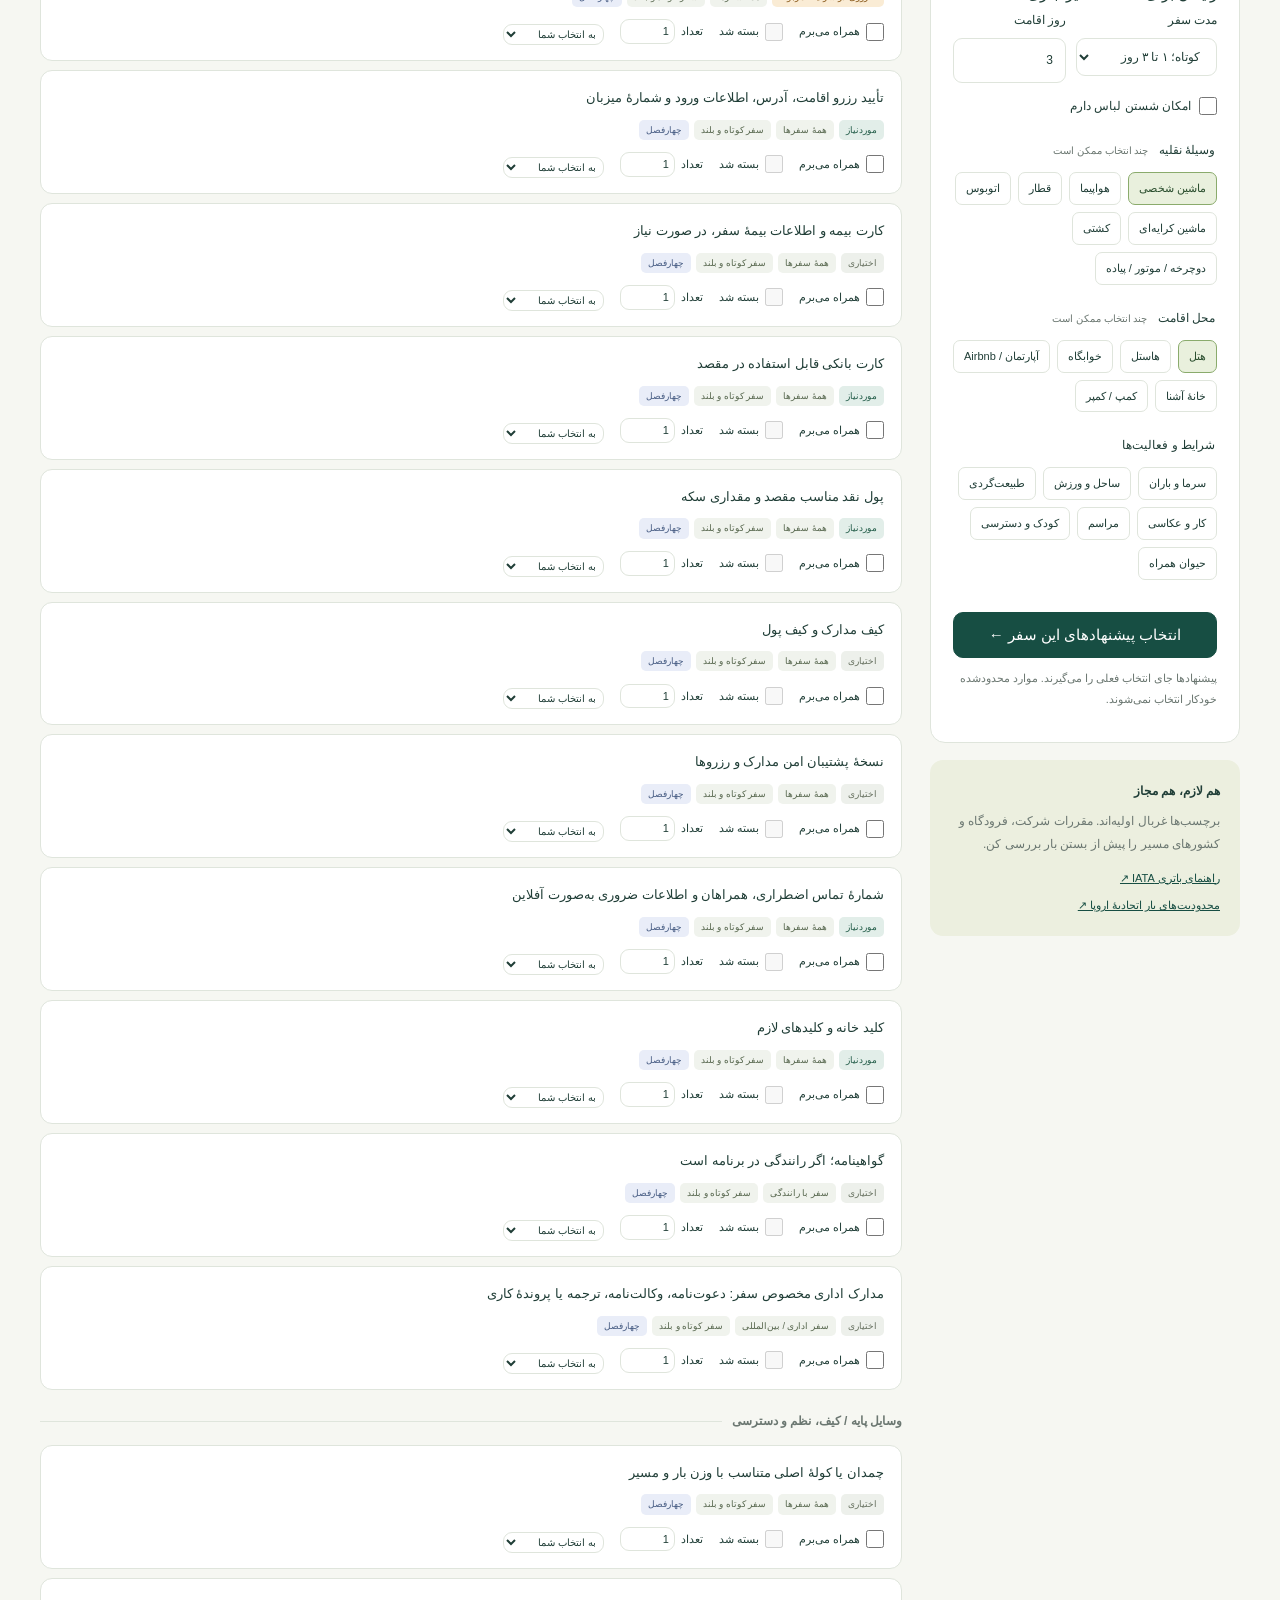
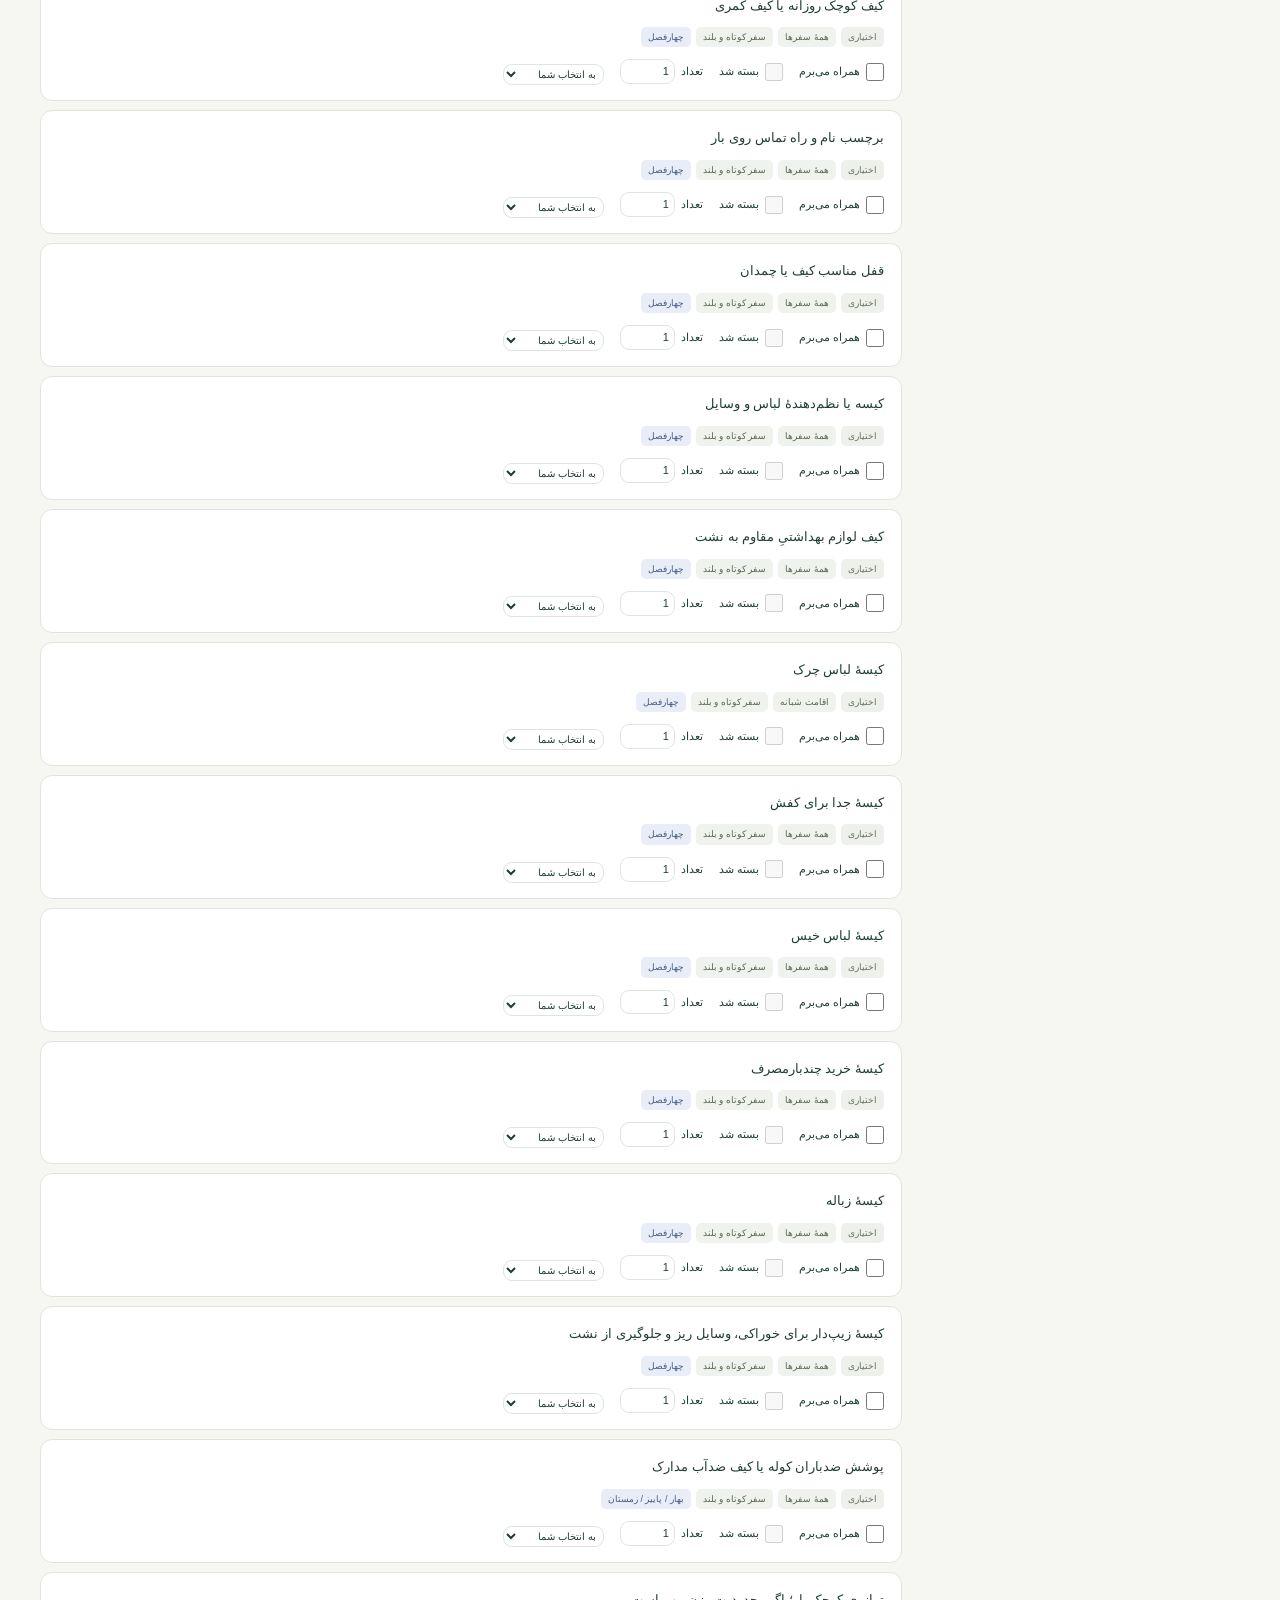
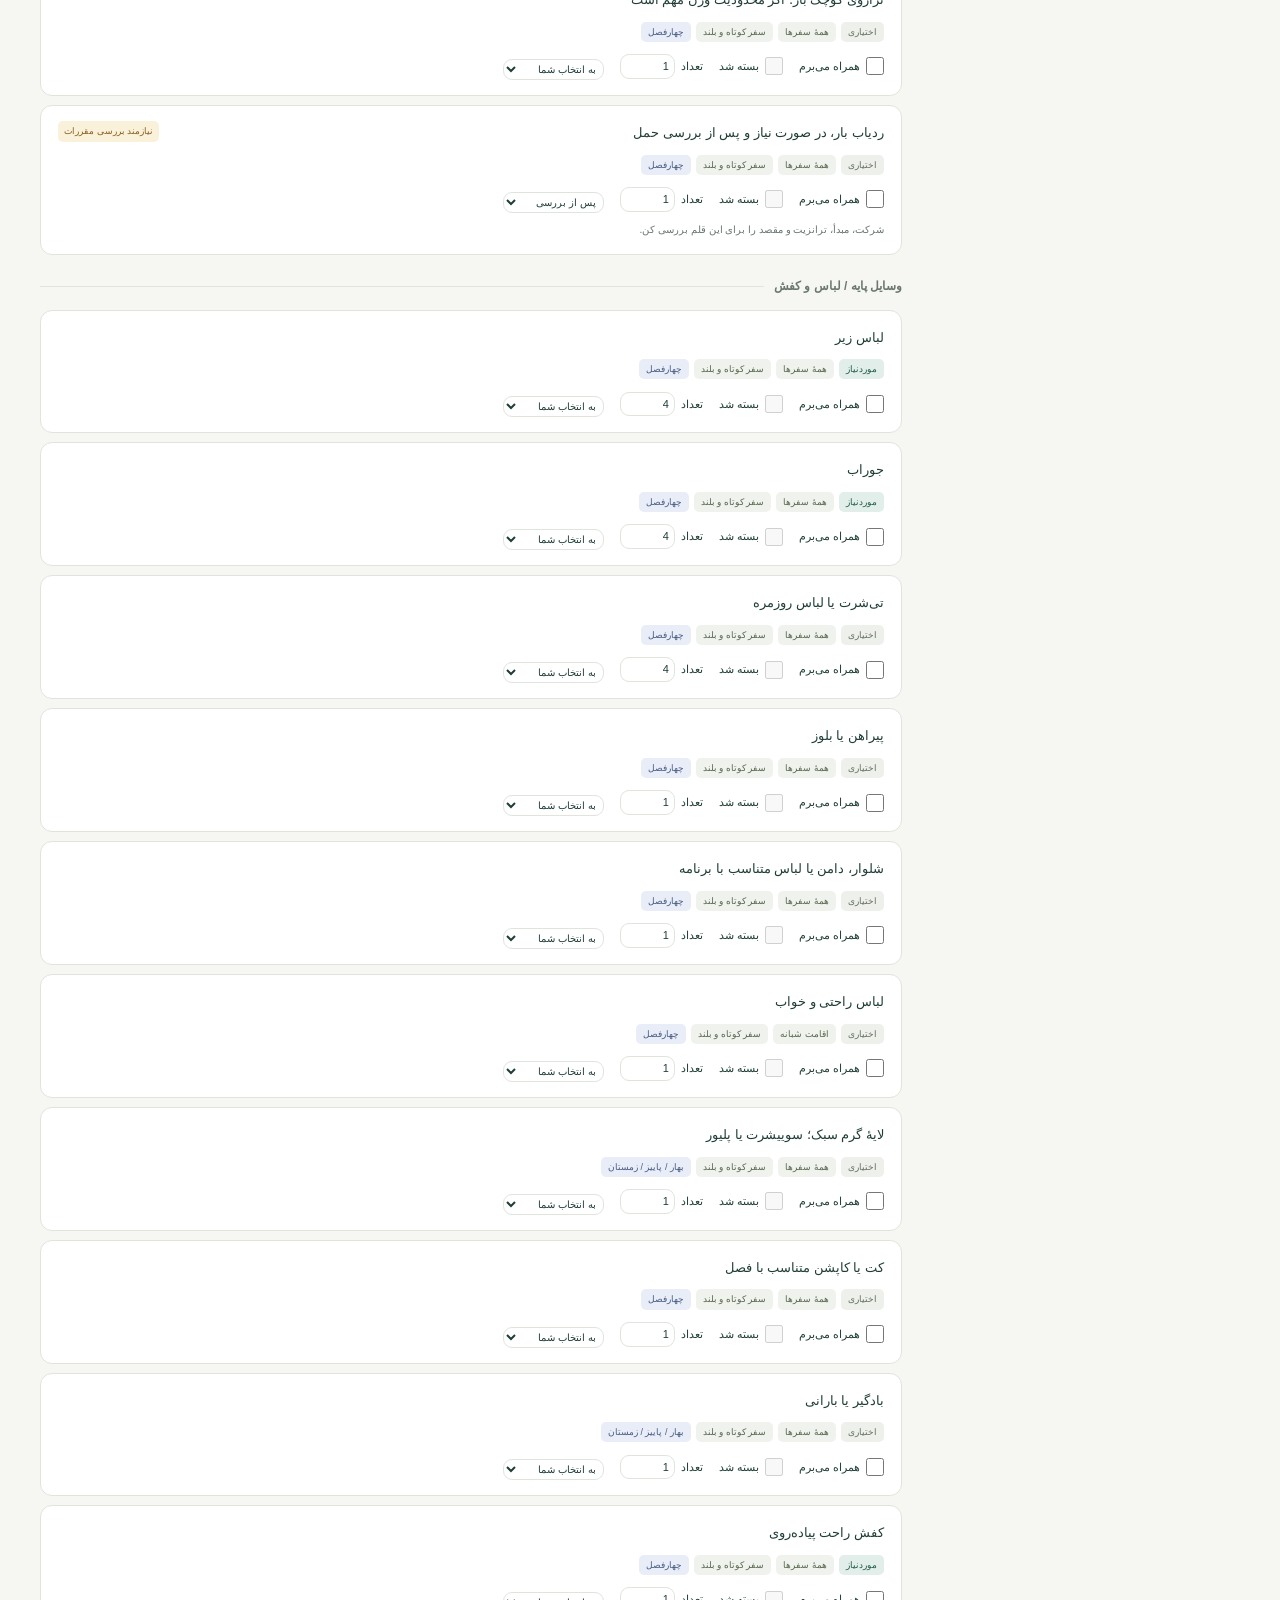
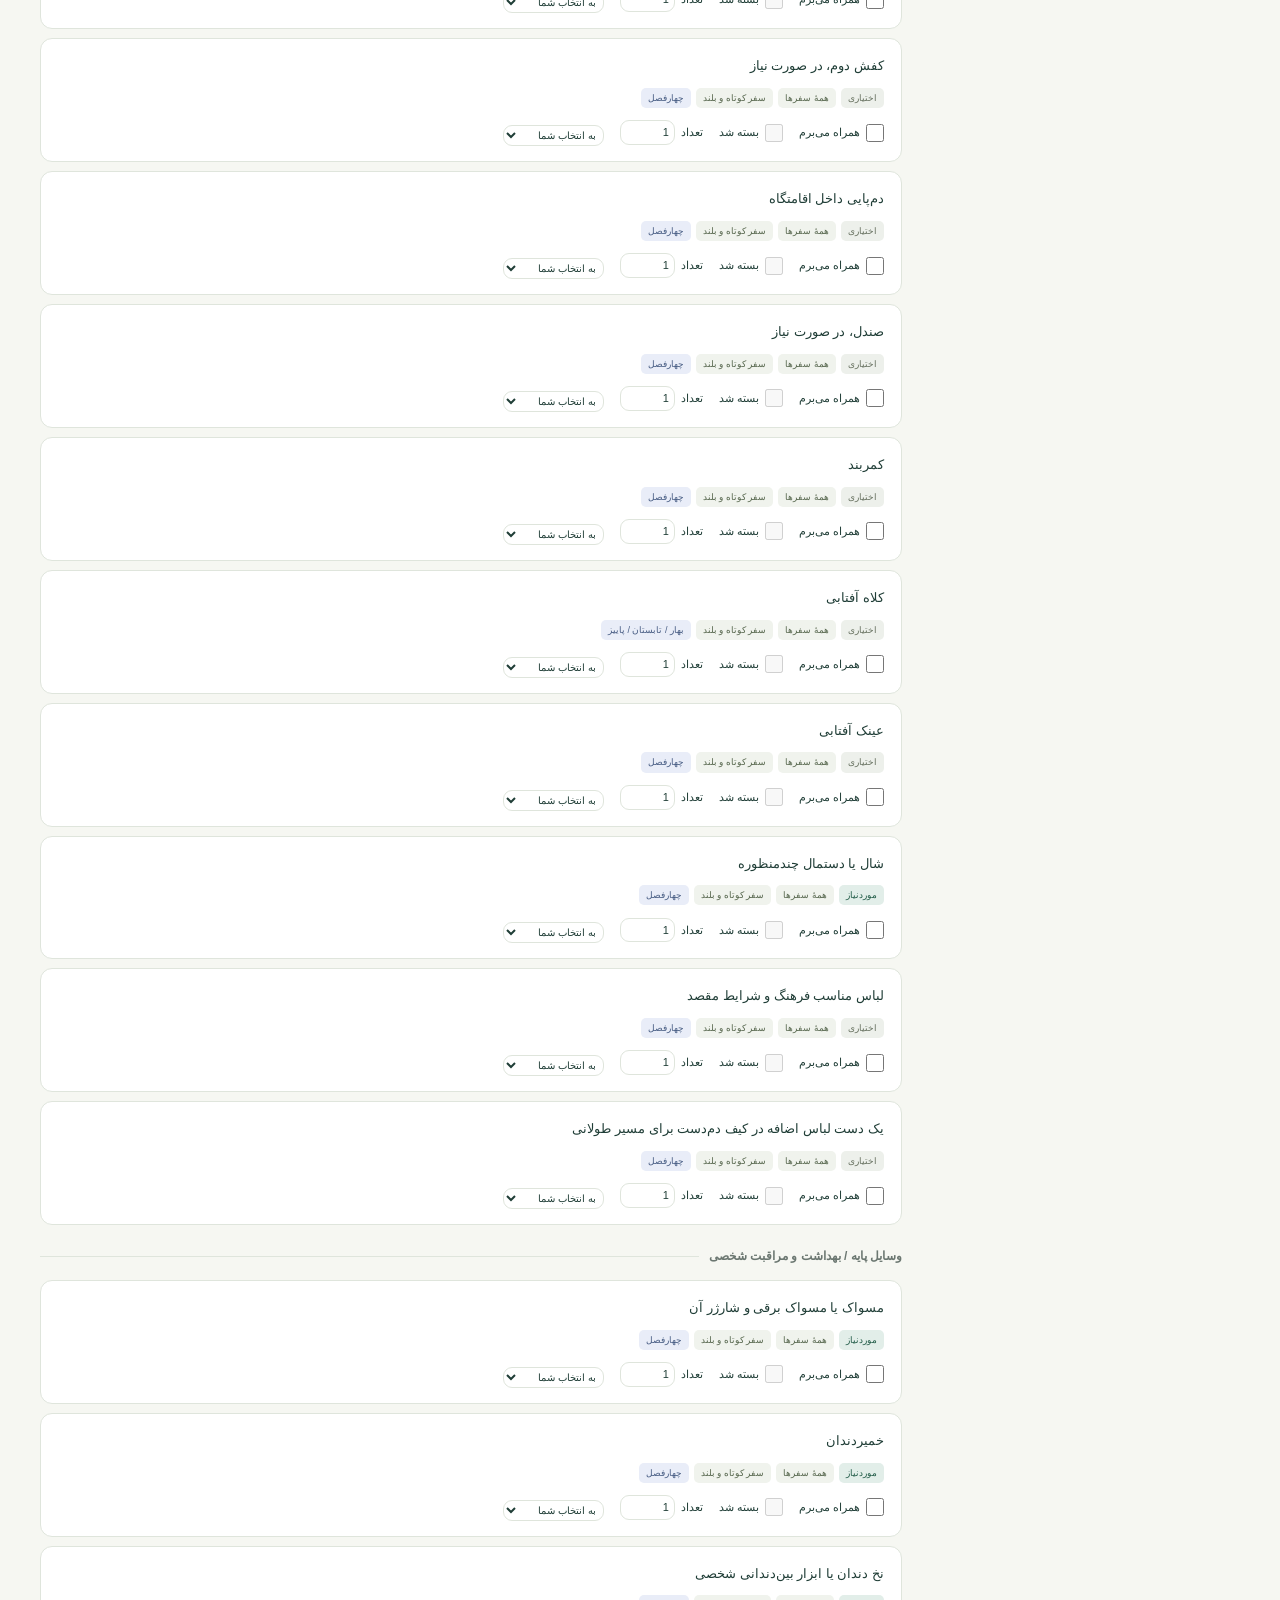
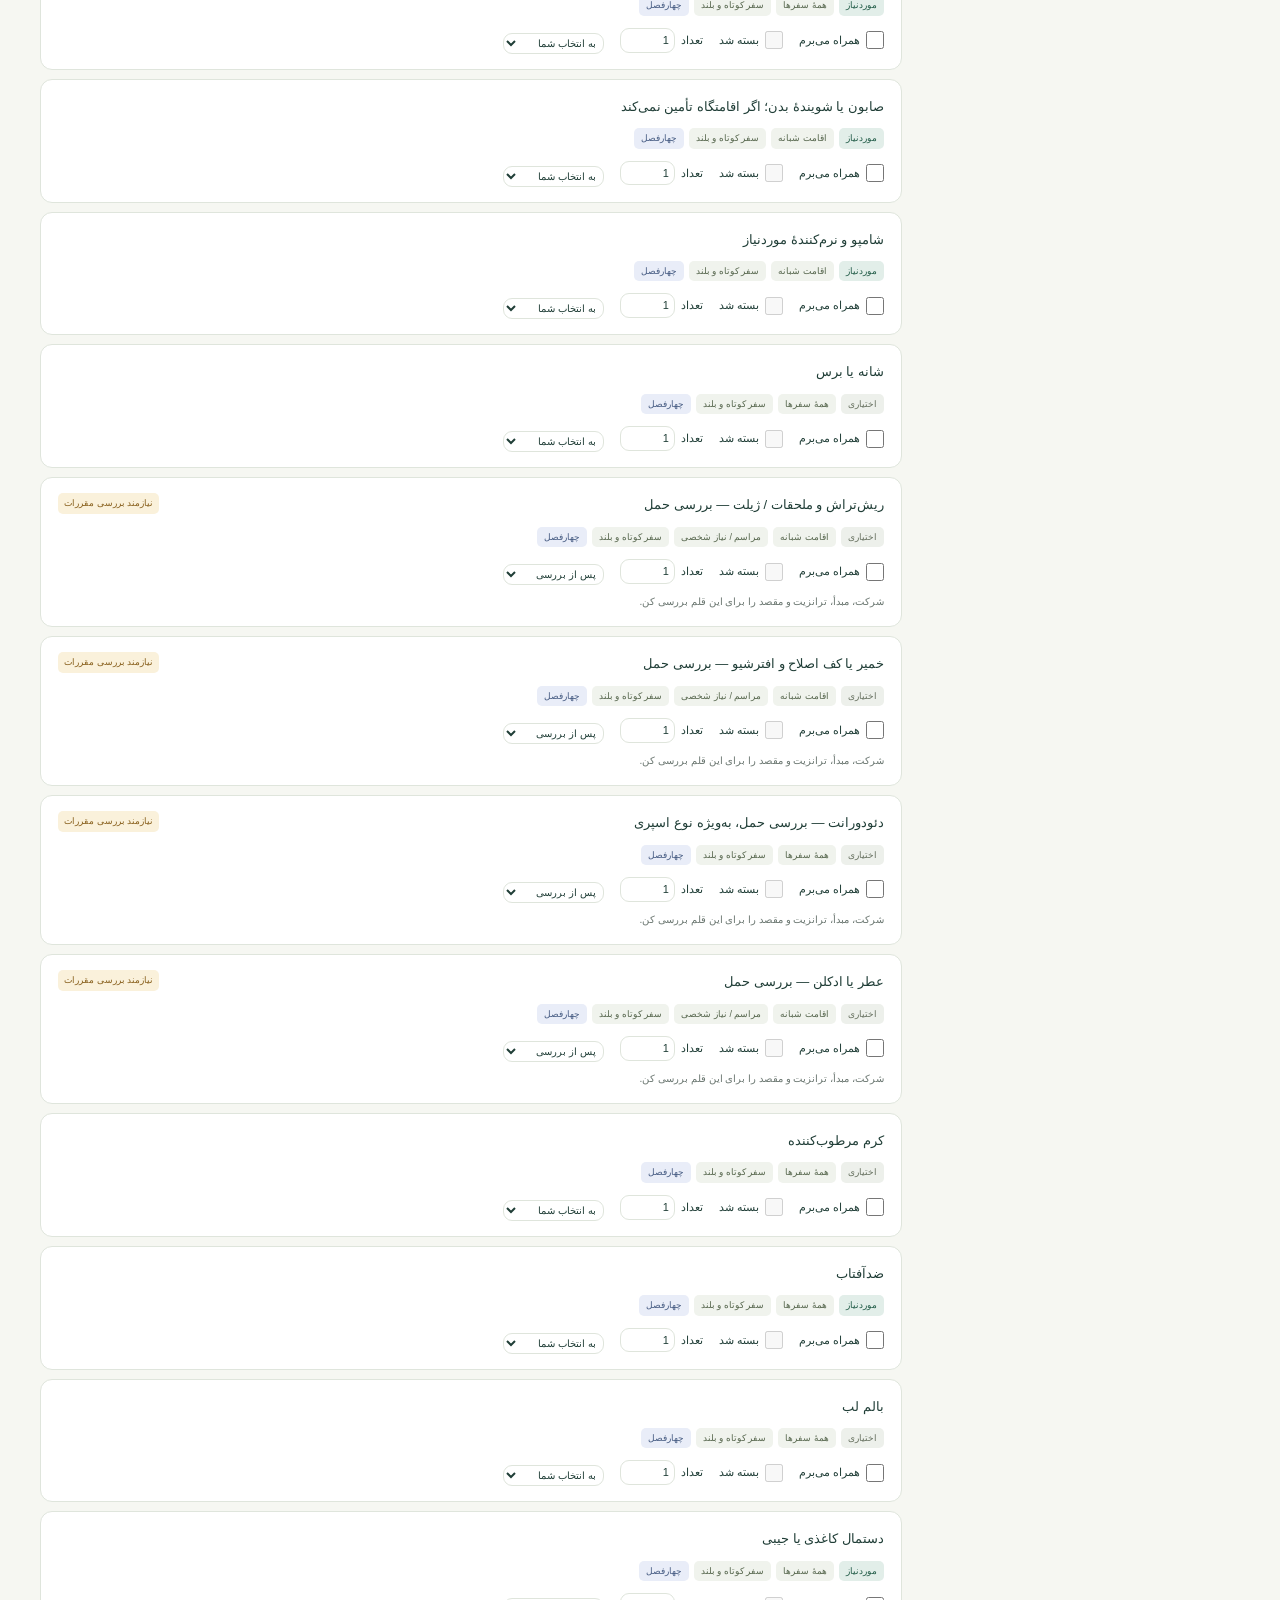
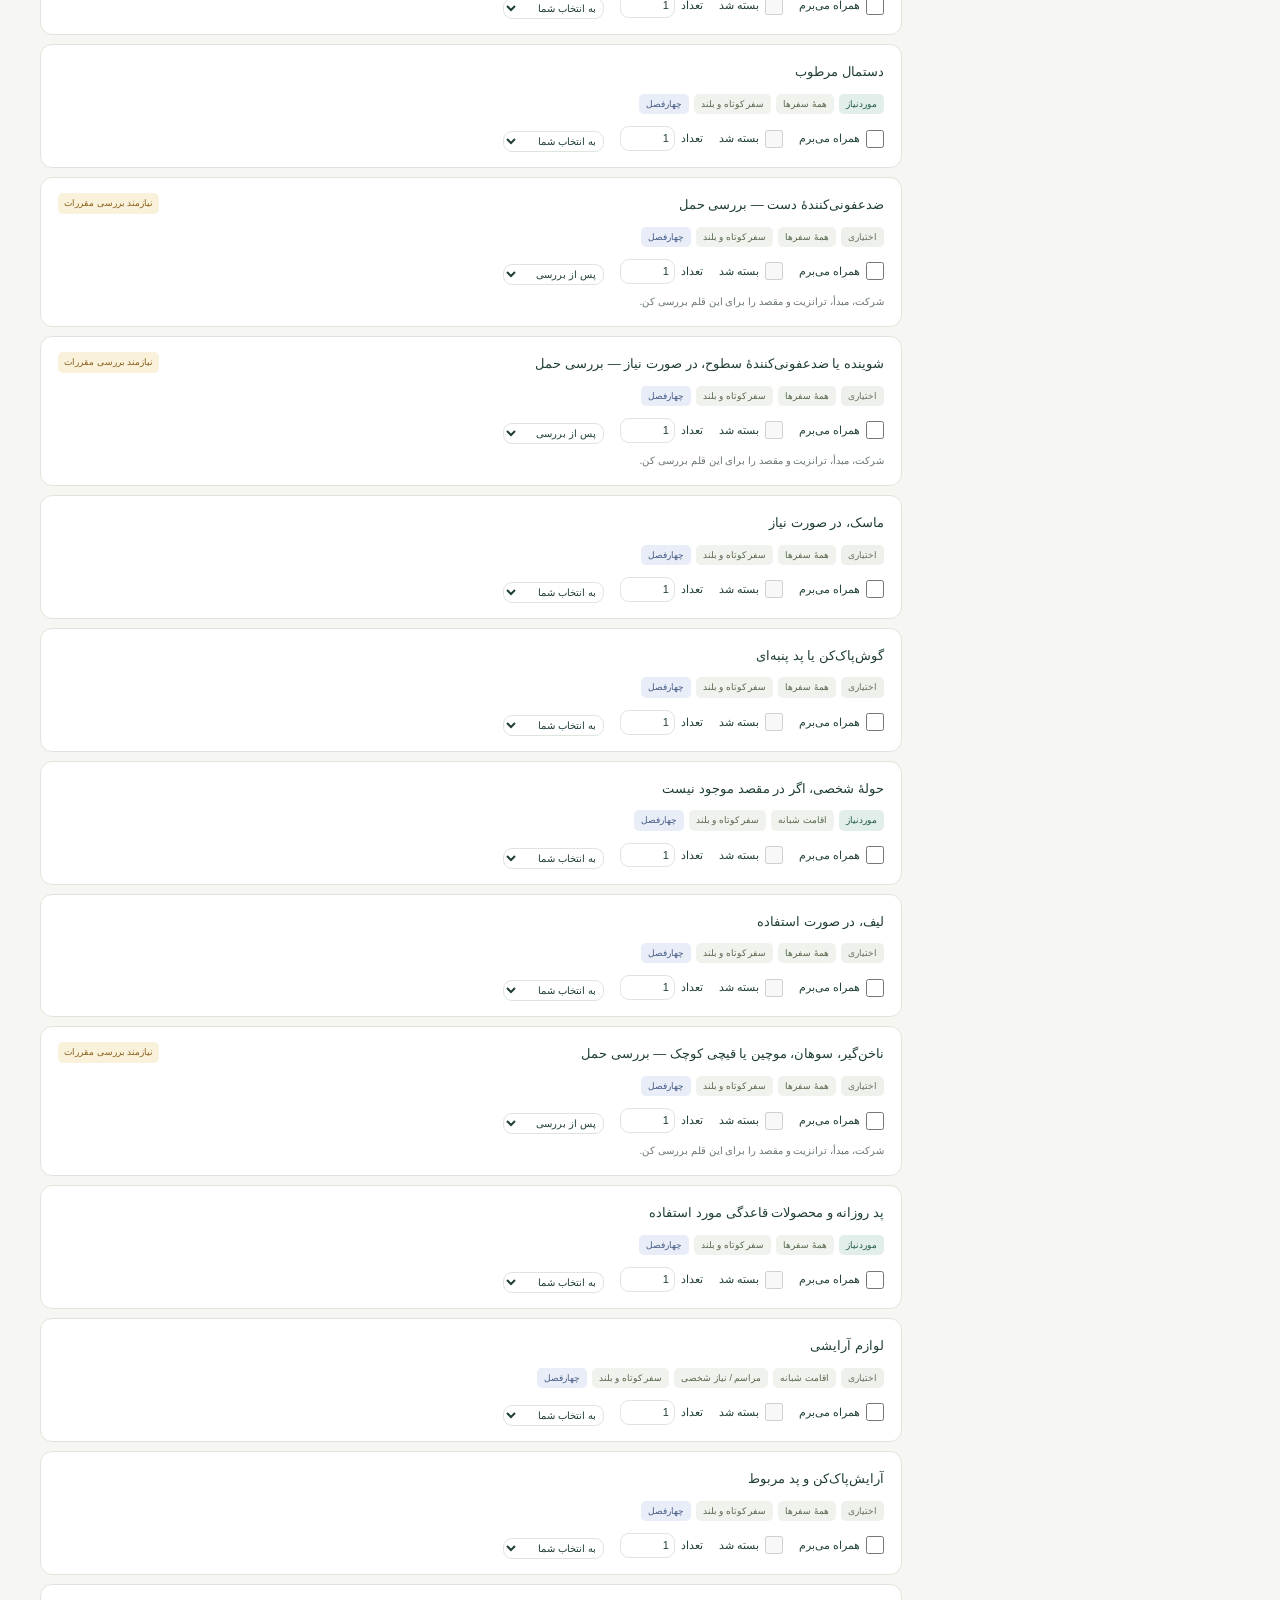
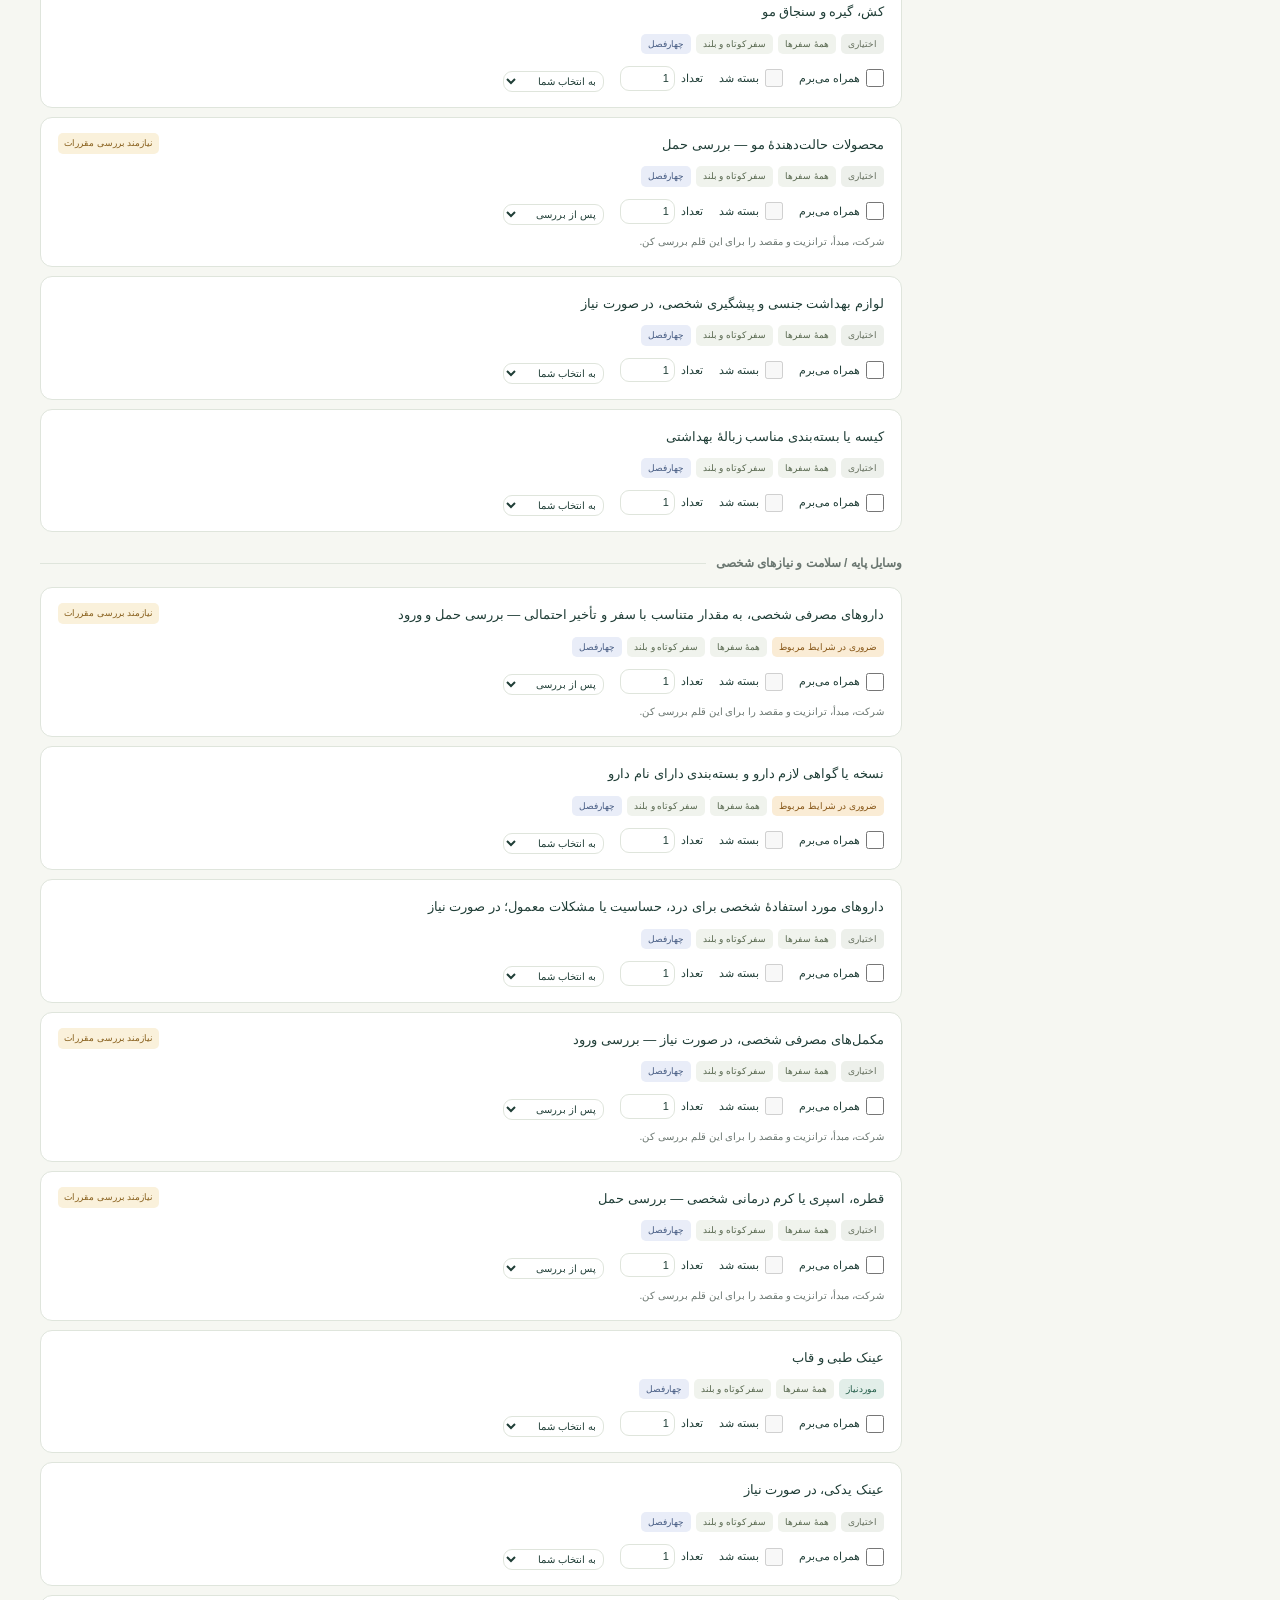
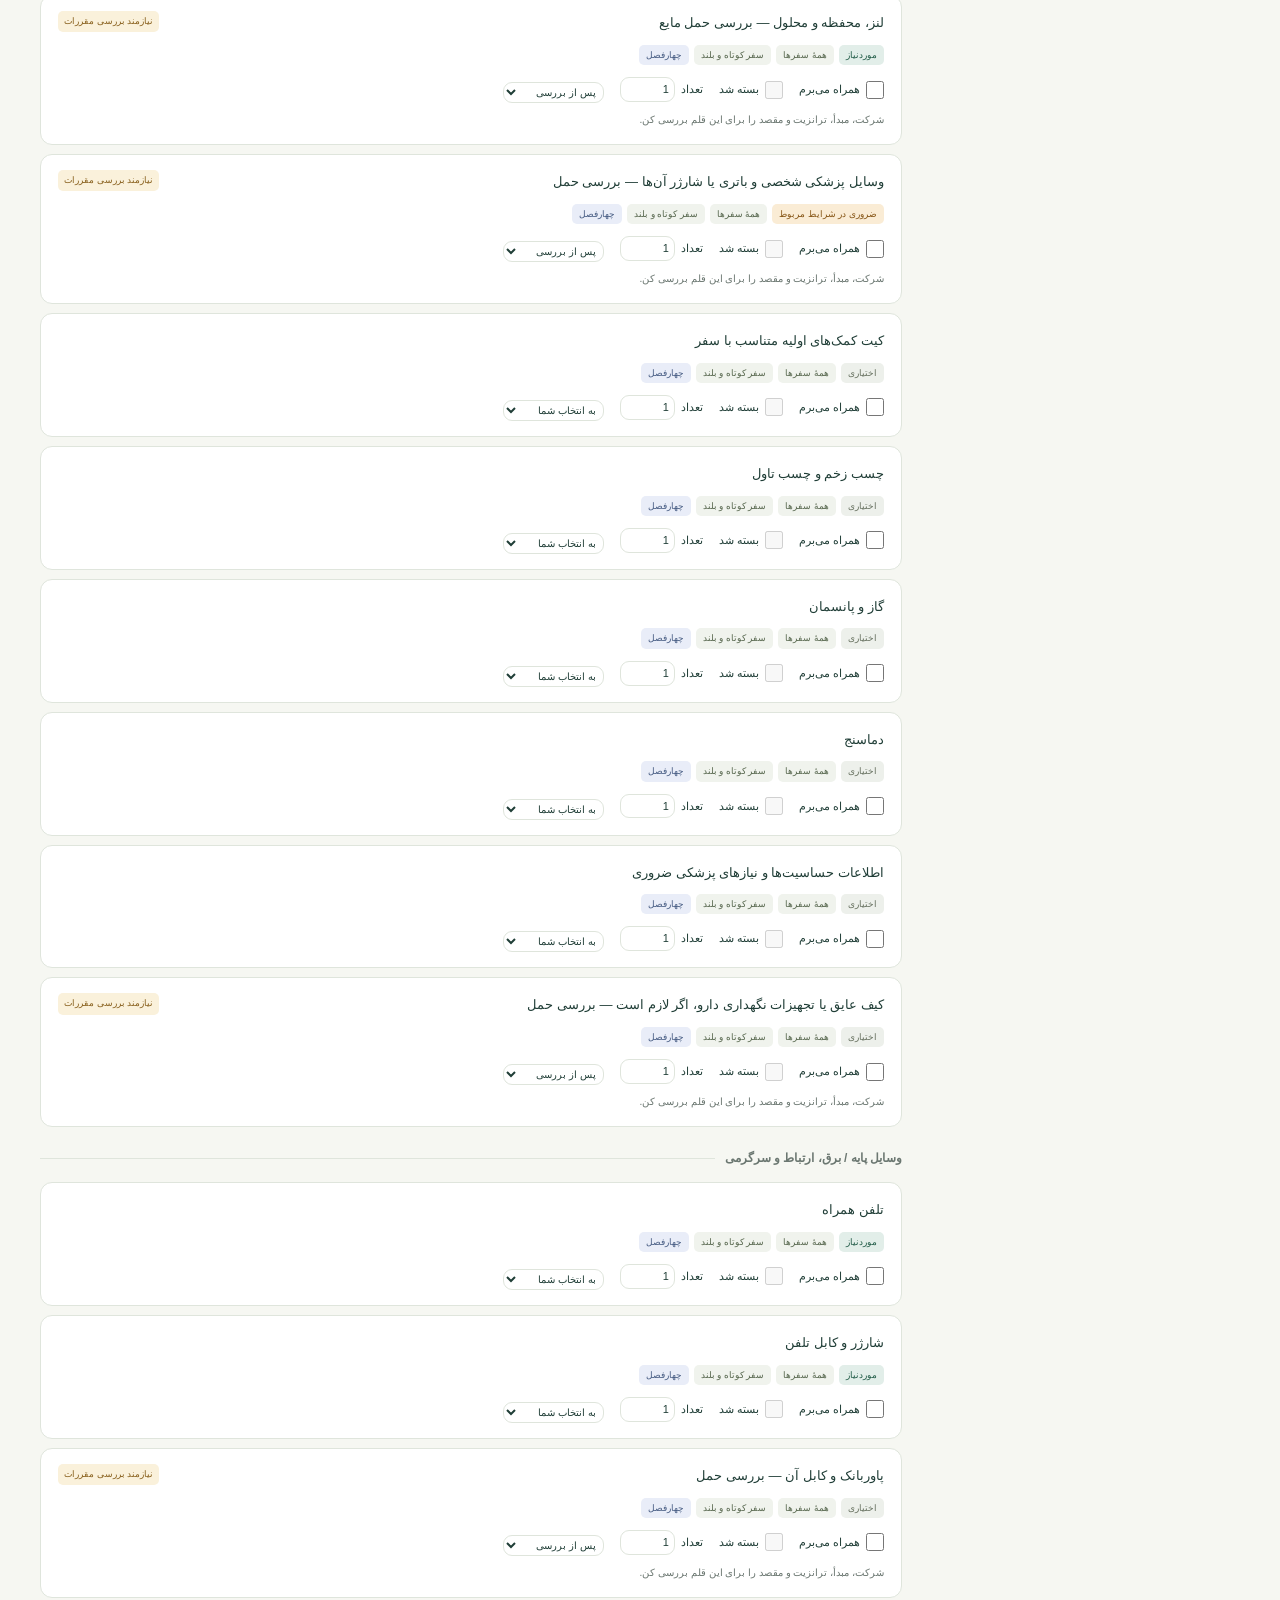
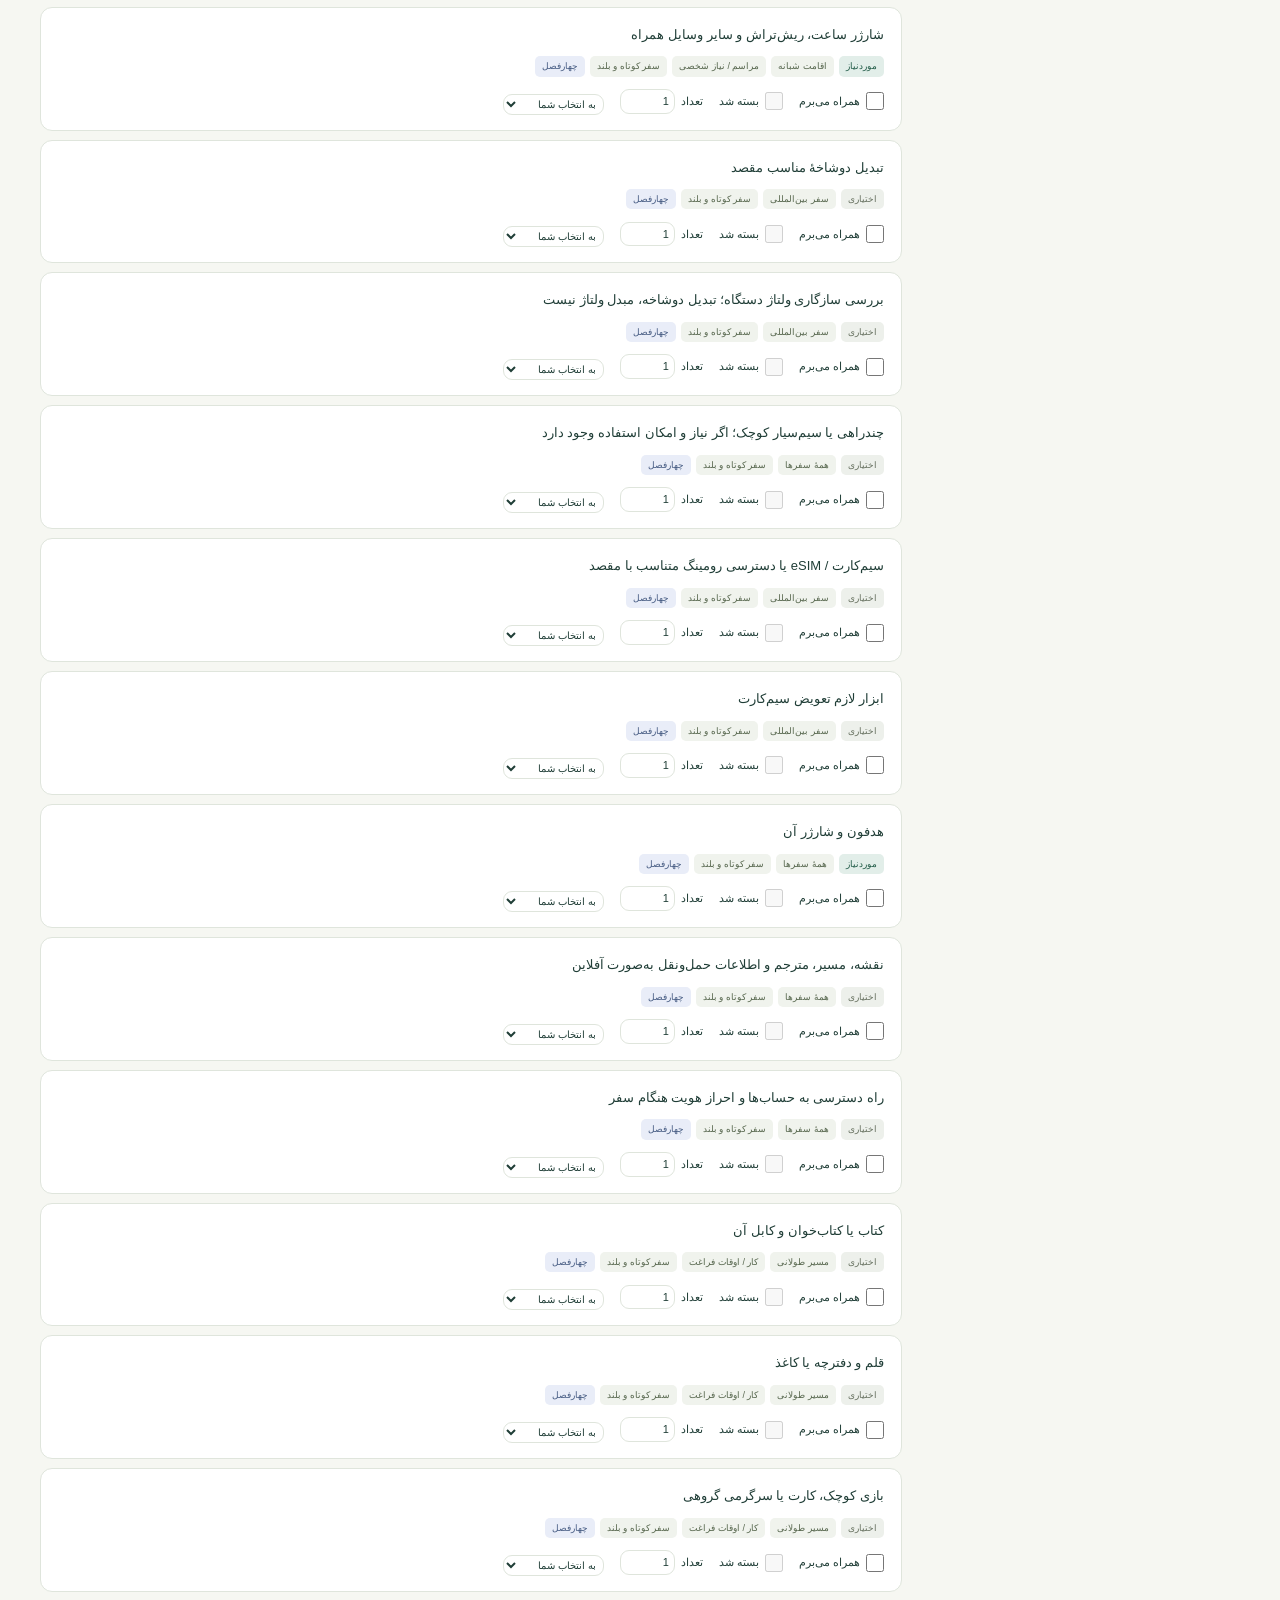
==== commit 833bf311: "Embed destination weather panel in Persian trip sidebar" ====
--- a/index.html
+++ b/index.html
@@ -1,11 +1,11 @@
 <!doctype html>
 <html lang="fa" dir="rtl">
-<head><meta charset="utf-8"><meta name="viewport" content="width=device-width,initial-scale=1"><meta name="theme-color" content="#174e43"><meta name="description" content="چک‌لیست فارسی سفر؛ انتخاب وسایل با توجه به مدت سفر، وسیله نقلیه، اقامتگاه و نوع بار."><title>همراه | چک‌لیست هوشمند سفر</title><link rel="stylesheet" href="style.css?v=20261026-2"><script defer src="data.js?v=20261026-2"></script><script defer src="core.js?v=20261026-2"></script><script defer src="print.js?v=20261026-2"></script><script defer src="app.js?v=20261026-2"></script></head>
+<head><meta charset="utf-8"><meta name="viewport" content="width=device-width,initial-scale=1"><meta name="theme-color" content="#174e43"><meta name="description" content="چک‌لیست فارسی سفر؛ انتخاب وسایل با توجه به مدت سفر، وسیله نقلیه، اقامتگاه و نوع بار."><title>همراه | چک‌لیست هوشمند سفر</title><link rel="stylesheet" href="style.css?v=20261026-3"><script defer src="data.js?v=20261026-3"></script><script defer src="core.js?v=20261026-3"></script><script defer src="print.js?v=20261026-3"></script><script defer src="weather-core.js?v=20261026-3"></script><script defer src="weather-ui.js?v=20261026-3"></script><script defer src="app.js?v=20261026-3"></script></head>
 <body>
 <header><a class="brand" href="#">◈ <span>همراه</span><small>سبک‌تر ببند، آسوده‌تر برو</small></a><div><button id="export">خروجی متنی</button><button id="print" class="primary">خروجی PDF</button></div></header>
 <main>
 <section class="hero"><div><span class="eyebrow">از فکر سفر تا بستن آخرین زیپ</span><h1>هر سفر،<br>فهرست خودش را دارد.</h1><p>مشخصات سفرت را انتخاب کن؛ وسایل لازم را کنار هم بگذار و قدم‌به‌قدم آماده شو.</p><div class="hero-chips"><span>۳۵۳ گزینهٔ قابل انتخاب</span><span>ذخیره در همین مرورگر</span><span>بدون ثبت‌نام</span></div></div><div class="ticket"><div class="ticket-top">کارت سفر شما <span>✳</span></div><label>نام سفر یا مقصد<input id="tripName" placeholder="مثلاً: یک آخر هفته در پراگ" maxlength="100"></label><div class="ticket-bottom"><span id="tripSummary"></span><b>سفر خوبی داشته باشی ↗</b></div></div></section>
-<div class="layout"><aside><div class="panel"><div class="section-title"><span>۰۱</span><h2>مشخصات سفر</h2></div><fieldset class="trip-dates"><legend>تاریخ سفر</legend><div class="two"><label>تاریخ شروع (میلادی)<input id="startDate" type="date"></label><label>تاریخ پایان (میلادی)<input id="endDate" type="date"></label></div><label>آب‌وهوای مقصد<select id="hemisphere"><option value="north">نیمکرهٔ شمالی؛ ایران، اروپا و…</option><option value="south">نیمکرهٔ جنوبی؛ استرالیا و…</option><option value="tropical">گرمسیری؛ بدون حذف فصلی</option></select></label><label>فیلتر فصل<select id="seasonMode"><option value="auto">خودکار از تاریخ سفر</option><option value="all">نمایش همهٔ فصل‌ها</option><option value="spring">بهار</option><option value="summer">تابستان</option><option value="autumn">پاییز</option><option value="winter">زمستان</option></select></label><p id="seasonSummary" class="season-summary" role="status"></p><p class="hint">فصل‌ها بر اساس ماه‌های میلادی محاسبه می‌شوند؛ برای ارتفاعات یا آب‌وهوای غیرمعمول، فصل را دستی تغییر بده. بدون تاریخ، اقلام همهٔ فصل‌ها نمایش داده می‌شوند. انتخاب‌های قبلی حذف نمی‌شوند.</p></fieldset><div class="two"><label>مدت سفر<select id="duration"><option value="short">کوتاه؛ ۱ تا ۳ روز</option><option value="medium">متوسط؛ ۴ تا ۷ روز</option><option value="long">بلند؛ ۸ روز و بیشتر</option></select></label><label>روز اقامت<input id="days" type="number" min="1" max="365" value="3"></label></div><label class="inline"><input id="laundry" type="checkbox"> امکان شستن لباس دارم</label><fieldset><legend>وسیلهٔ نقلیه <small>چند انتخاب ممکن است</small></legend><div id="transports" class="chips"></div></fieldset><fieldset><legend>محل اقامت <small>چند انتخاب ممکن است</small></legend><div id="stays" class="chips"></div></fieldset><div id="flightBaggage" hidden><label>بار پرواز<select id="baggage"><option value="checked">چمدان تحویلی + کیف کابین</option><option value="cabin">چمدان کابین؛ بدون بار تحویلی</option><option value="small">فقط کیف کوچک / کوله‌پشتی زیر صندلی</option></select></label><p class="hint">کیف کوچک و کوله‌پشتی در این گزینه یک نوع بارند؛ ابعاد و وزن مجاز زیر صندلی را مطابق بلیت بررسی کن.</p><details><summary>اندازه و وزن مجاز بلیت من</summary><div class="two"><label>ابعاد مجاز، سانتی‌متر<input id="dimensions" placeholder="مثلاً ۴۰ × ۳۰ × ۲۰" maxlength="60"></label><label>وزن مجاز، کیلوگرم<input id="weight" type="number" min="0" max="100" step="0.1" placeholder="طبق بلیت"></label></div><p class="hint">این اطلاعات یادداشت شماست؛ برنامه اندازه یا وزن واقعی بار را محاسبه نمی‌کند.</p></details></div><fieldset><legend>شرایط و فعالیت‌ها</legend><div id="activities" class="chips"></div></fieldset><button id="suggest" class="primary full">انتخاب پیشنهادهای این سفر ←</button><p class="hint">پیشنهادها جای انتخاب فعلی را می‌گیرند. موارد محدودشده خودکار انتخاب نمی‌شوند.</p></div><div class="rules"><b>هم لازم، هم مجاز</b><p>برچسب‌ها غربال اولیه‌اند. مقررات شرکت، فرودگاه و کشورهای مسیر را پیش از بستن بار بررسی کن.</p><a href="https://www.iata.org/en/youandiata/travelers/batteries" target="_blank" rel="noopener">راهنمای باتری IATA ↗</a><a href="https://europa.eu/youreurope/citizens/travel/carry/luggage-restrictions/" target="_blank" rel="noopener">محدودیت‌های بار اتحادیهٔ اروپا ↗</a></div></aside>
+<div class="layout"><aside><div class="panel"><div class="section-title"><span>۰۱</span><h2>مشخصات سفر</h2></div><fieldset class="trip-dates"><legend>تاریخ سفر</legend><div class="two"><label>تاریخ شروع (میلادی)<input id="startDate" type="date"></label><label>تاریخ پایان (میلادی)<input id="endDate" type="date"></label></div><label>آب‌وهوای مقصد<select id="hemisphere"><option value="north">نیمکرهٔ شمالی؛ ایران، اروپا و…</option><option value="south">نیمکرهٔ جنوبی؛ استرالیا و…</option><option value="tropical">گرمسیری؛ بدون حذف فصلی</option></select></label><label>فیلتر فصل<select id="seasonMode"><option value="auto">خودکار از تاریخ سفر</option><option value="all">نمایش همهٔ فصل‌ها</option><option value="spring">بهار</option><option value="summer">تابستان</option><option value="autumn">پاییز</option><option value="winter">زمستان</option></select></label><p id="seasonSummary" class="season-summary" role="status"></p><p class="hint">فصل‌ها بر اساس ماه‌های میلادی محاسبه می‌شوند؛ برای ارتفاعات یا آب‌وهوای غیرمعمول، فصل را دستی تغییر بده. بدون تاریخ، اقلام همهٔ فصل‌ها نمایش داده می‌شوند. انتخاب‌های قبلی حذف نمی‌شوند.</p></fieldset><section class="weather-panel" aria-labelledby="weatherTitle"><div class="weather-heading"><h3 id="weatherTitle">آب‌وهوای مقصد</h3><span>☀</span></div><form id="weatherSearchForm"><label for="weatherQuery">شهر مقصد</label><div class="weather-search"><input id="weatherQuery" type="search" placeholder="مثلاً Berlin یا تهران" minlength="2" maxlength="100" required><button id="weatherSearchButton" type="submit">جست‌وجو</button></div></form><div id="weatherCities" class="weather-cities"></div><p id="weatherLocation" class="weather-location"></p><p id="weatherStatus" role="status" aria-live="polite" class="hint"></p><div id="weatherResults"></div><button id="weatherRefresh" type="button" class="weather-refresh">به‌روزرسانی هواشناسی ↻</button><p id="weatherUpdated" class="weather-updated"></p><p class="weather-source">داده‌ها: <a href="https://open-meteo.com/" target="_blank" rel="noopener">Open-Meteo</a> · <a href="https://open-meteo.com/en/docs/historical-weather-api" target="_blank" rel="noopener">ERA5 / ECMWF</a> · <a href="https://creativecommons.org/licenses/by/4.0/" target="_blank" rel="noopener">CC BY 4.0</a><br>پیش‌بینی برای تاریخ نزدیک؛ بازتحلیل برای گذشته؛ مقایسهٔ سه سال گذشته برای آیندهٔ دور. مقایسهٔ تاریخی، پیش‌بینی نیست. این سرویس دادهٔ مدل را ارائه می‌کند، نه گزارش یک ایستگاه مشخص.</p><p class="weather-source">با جست‌وجو، نام شهر به سرویس مکان‌یابی ارسال می‌شود؛ برای دریافت هوا، مختصات مرکز شهر و تاریخ‌ها به Open-Meteo فرستاده می‌شوند. سرویس رایگان برای استفادهٔ غیرتجاری است.</p></section><div class="two"><label>مدت سفر<select id="duration"><option value="short">کوتاه؛ ۱ تا ۳ روز</option><option value="medium">متوسط؛ ۴ تا ۷ روز</option><option value="long">بلند؛ ۸ روز و بیشتر</option></select></label><label>روز اقامت<input id="days" type="number" min="1" max="365" value="3"></label></div><label class="inline"><input id="laundry" type="checkbox"> امکان شستن لباس دارم</label><fieldset><legend>وسیلهٔ نقلیه <small>چند انتخاب ممکن است</small></legend><div id="transports" class="chips"></div></fieldset><fieldset><legend>محل اقامت <small>چند انتخاب ممکن است</small></legend><div id="stays" class="chips"></div></fieldset><div id="flightBaggage" hidden><label>بار پرواز<select id="baggage"><option value="checked">چمدان تحویلی + کیف کابین</option><option value="cabin">چمدان کابین؛ بدون بار تحویلی</option><option value="small">فقط کیف کوچک / کوله‌پشتی زیر صندلی</option></select></label><p class="hint">کیف کوچک و کوله‌پشتی در این گزینه یک نوع بارند؛ ابعاد و وزن مجاز زیر صندلی را مطابق بلیت بررسی کن.</p><details><summary>اندازه و وزن مجاز بلیت من</summary><div class="two"><label>ابعاد مجاز، سانتی‌متر<input id="dimensions" placeholder="مثلاً ۴۰ × ۳۰ × ۲۰" maxlength="60"></label><label>وزن مجاز، کیلوگرم<input id="weight" type="number" min="0" max="100" step="0.1" placeholder="طبق بلیت"></label></div><p class="hint">این اطلاعات یادداشت شماست؛ برنامه اندازه یا وزن واقعی بار را محاسبه نمی‌کند.</p></details></div><fieldset><legend>شرایط و فعالیت‌ها</legend><div id="activities" class="chips"></div></fieldset><button id="suggest" class="primary full">انتخاب پیشنهادهای این سفر ←</button><p class="hint">پیشنهادها جای انتخاب فعلی را می‌گیرند. موارد محدودشده خودکار انتخاب نمی‌شوند.</p></div><div class="rules"><b>هم لازم، هم مجاز</b><p>برچسب‌ها غربال اولیه‌اند. مقررات شرکت، فرودگاه و کشورهای مسیر را پیش از بستن بار بررسی کن.</p><a href="https://www.iata.org/en/youandiata/travelers/batteries" target="_blank" rel="noopener">راهنمای باتری IATA ↗</a><a href="https://europa.eu/youreurope/citizens/travel/carry/luggage-restrictions/" target="_blank" rel="noopener">محدودیت‌های بار اتحادیهٔ اروپا ↗</a></div></aside>
 <section class="workspace"><div class="progress-card"><div><span class="eyebrow">آمادهٔ حرکت</span><h2 id="progressTitle">فهرستت را بساز</h2><p id="progressText"></p></div><div class="progress-number" id="percent">۰٪</div><progress id="progress" max="100" value="0" aria-label="پیشرفت بسته‌بندی"></progress></div><div class="toolbar"><div class="section-title"><span>۰۲</span><h2>وسایل سفر</h2></div><label class="search"><span class="sr">جست‌وجوی وسایل</span><input id="search" type="search" placeholder="جست‌وجو؛ مثلاً شارژر، حوله، مدارک…"></label></div><div class="filters"><label>نمایش<select id="view"><option value="relevant">متناسب با سفر من</option><option value="all">تمام بانک وسایل</option><option value="selected">انتخاب‌شده‌ها</option><option value="remaining">بسته‌بندی نشده‌ها</option><option value="check">نیازمند بررسی</option><option value="blocked">کنارگذاشته‌شده برای حمل</option></select></label><label>دسته<select id="category"><option value="all">همهٔ دسته‌ها</option></select></label><button id="selectVisible">انتخاب موارد نمایانِ قابل حمل</button></div><div class="list-head"><span id="resultCount"></span><button id="clear">پاک‌کردن انتخاب‌ها</button></div><p class="hint">«همراه می‌برم» برای انتخاب؛ «بسته شد» برای آماده‌سازی. با تغییر فیلتر، انتخاب‌های قبلی حفظ می‌شوند.</p><p class="tag-guide">برچسب‌ها کاربرد و اولویت هر گزینه را نشان می‌دهند: «ضروری» در شرایط ذکرشده، «موردنیاز» برای آمادگی معمول، و «اختیاری» مطابق برنامه و ترجیح شخصی.</p><div id="list"></div><div class="panel custom"><h3>چیزی جا مانده؟</h3><form id="customForm"><label class="sr" for="customText">نام وسیلهٔ شخصی</label><input id="customText" placeholder="وسیلهٔ شخصی خودت را اضافه کن" maxlength="200" required><button class="primary">افزودن</button></form></div></section></div>
 <footer>همراه — بر پایهٔ فهرست جامع وسایل سفر <span>اطلاعات سفر فقط روی این دستگاه ذخیره می‌شود؛ خروجی بگیر تا همراهت بماند.</span></footer></main><div id="toast" role="status" aria-live="polite"></div><dialog id="confirmDialog"><h2 id="dialogTitle"></h2><p id="dialogText"></p><div><button id="cancelDialog">انصراف</button><button id="acceptDialog" class="primary">تأیید</button></div></dialog>
 <dialog id="pdfDialog" aria-labelledby="pdfTitle"><div class="pdf-dialog-top"><div><h2 id="pdfTitle">خروجی نهایی PDF</h2><p id="pdfSummary"></p></div></div><p class="pdf-help">در پنجرهٔ چاپ، مقصد را روی <b>Save as PDF / ذخیره به‌صورت PDF</b> بگذار؛ کاغذ A4 و حالت عمودی را انتخاب کن. برای خروجی تمیز، سرصفحه و پاصفحهٔ مرورگر را خاموش کن.</p><div id="pdfPreview"></div><div class="pdf-actions"><span>تمام موارد انتخاب‌شده، حتی موارد پنهان‌شده با فیلتر</span><div class="pdf-action-buttons"><button id="closePdf" aria-label="بستن پیش‌نمایش PDF">بستن</button><button id="savePdf" class="primary">ذخیره PDF / چاپ</button></div></div></dialog><section id="pdfDocument" aria-hidden="true"></section></body></html>
--- a/style.css
+++ b/style.css
@@ -6,3 +6,5 @@
 @media print{dialog::backdrop{display:none!important}}
 
 [hidden]{display:none!important}.item-tags{display:flex;gap:5px;flex-wrap:wrap;margin-top:9px}.item-tags span{font-size:9px;line-height:1.8;border-radius:5px;padding:2px 7px}.trip-tag{background:#f0f3ed;color:#56664d}.priority-tag{background:#edf0eb;color:#66705f}.priority-tag.needed{background:#e2eee9;color:#225c48}.priority-tag.essential{background:#faecd5;color:#855414}.tag-guide{color:var(--muted);font-size:10px;margin:12px 0}.pdf-action-buttons{display:flex;gap:9px;flex-wrap:wrap}.pdf-item-tags{font-size:8px;color:#556b4c;margin-top:4px}.pdf-actions .pdf-action-buttons{flex-shrink:0}
+
+.trip-dates{padding-bottom:15px;border-bottom:1px solid var(--line)}.trip-dates>label{margin-top:10px}.trip-dates input[type=date]{direction:ltr;font-size:11px;padding:9px 5px}.season-summary{font-size:11px;color:#275c49;background:#eff4e6;padding:9px;border-radius:7px;margin-top:12px}.item-tags .season-tag{background:#e9edf8;color:#475c83}.item-tags .season-mismatch{background:#fff0dc;color:#8c6026}
